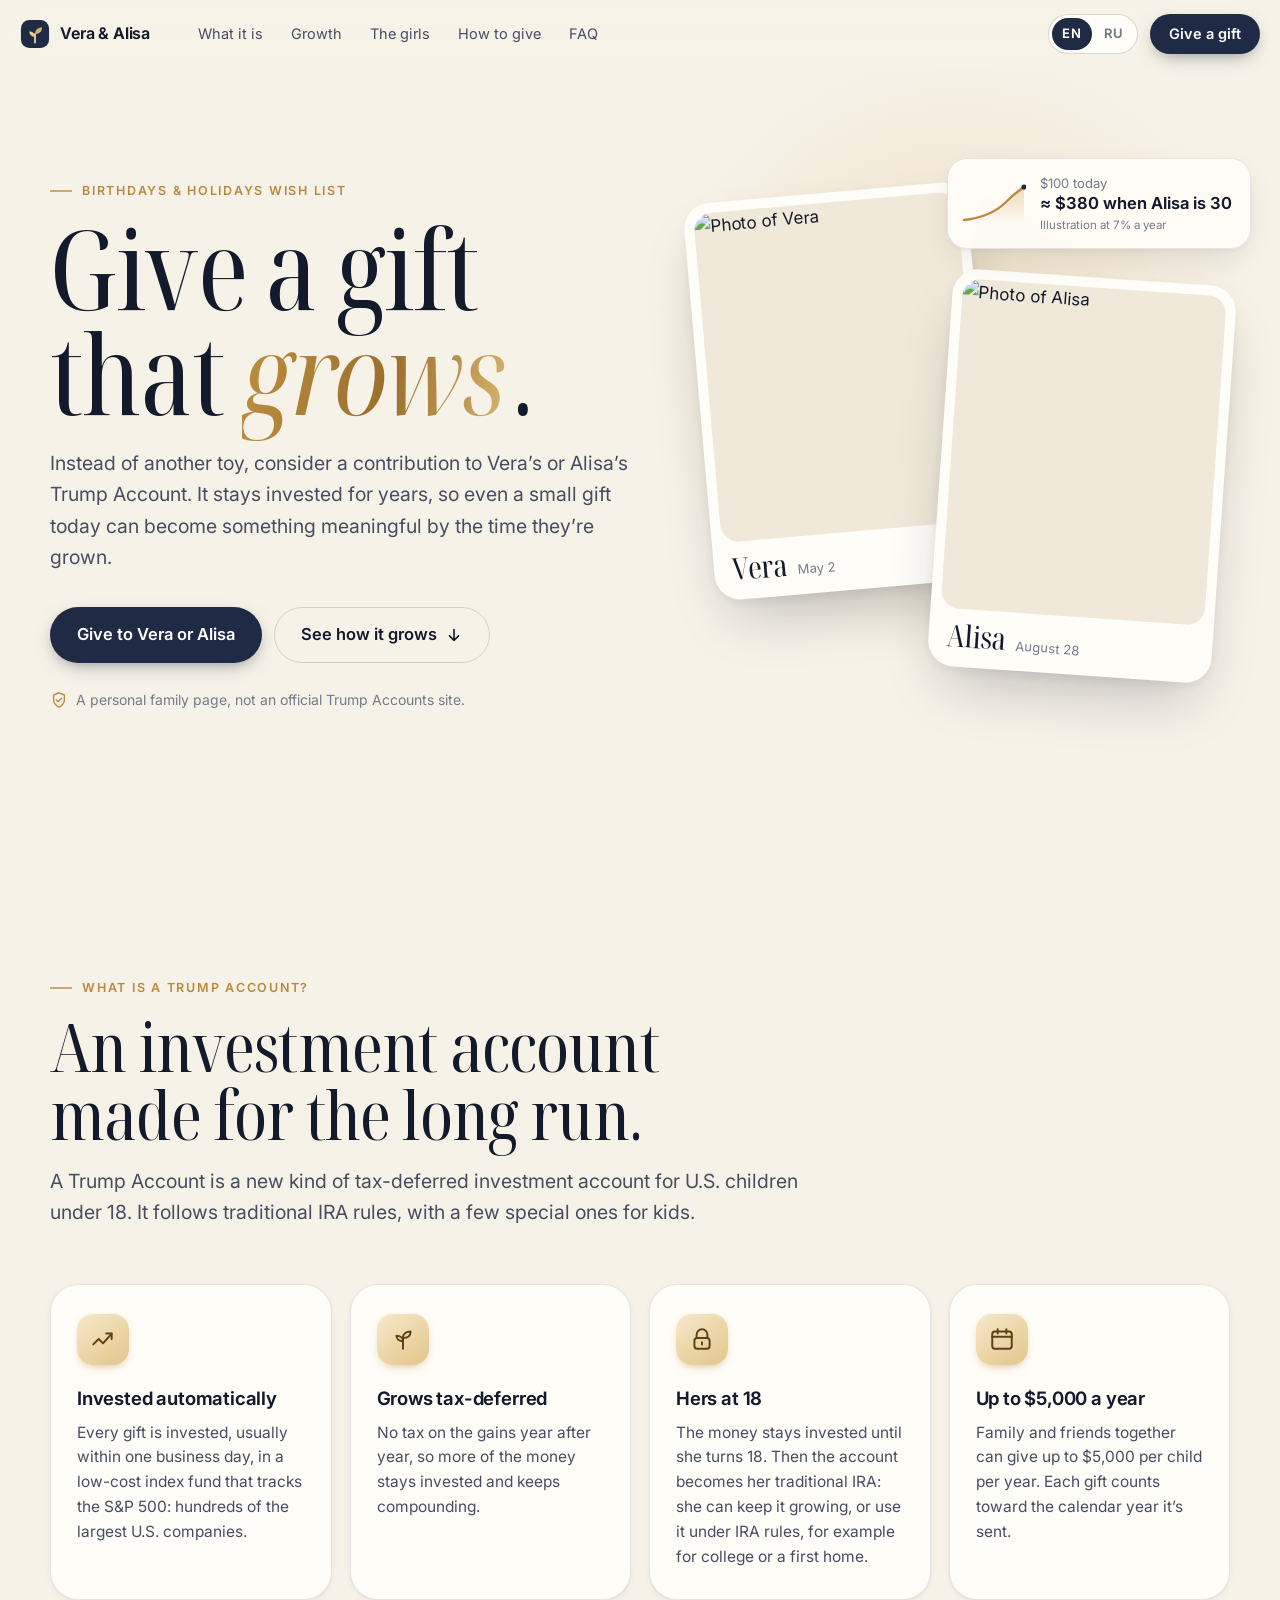
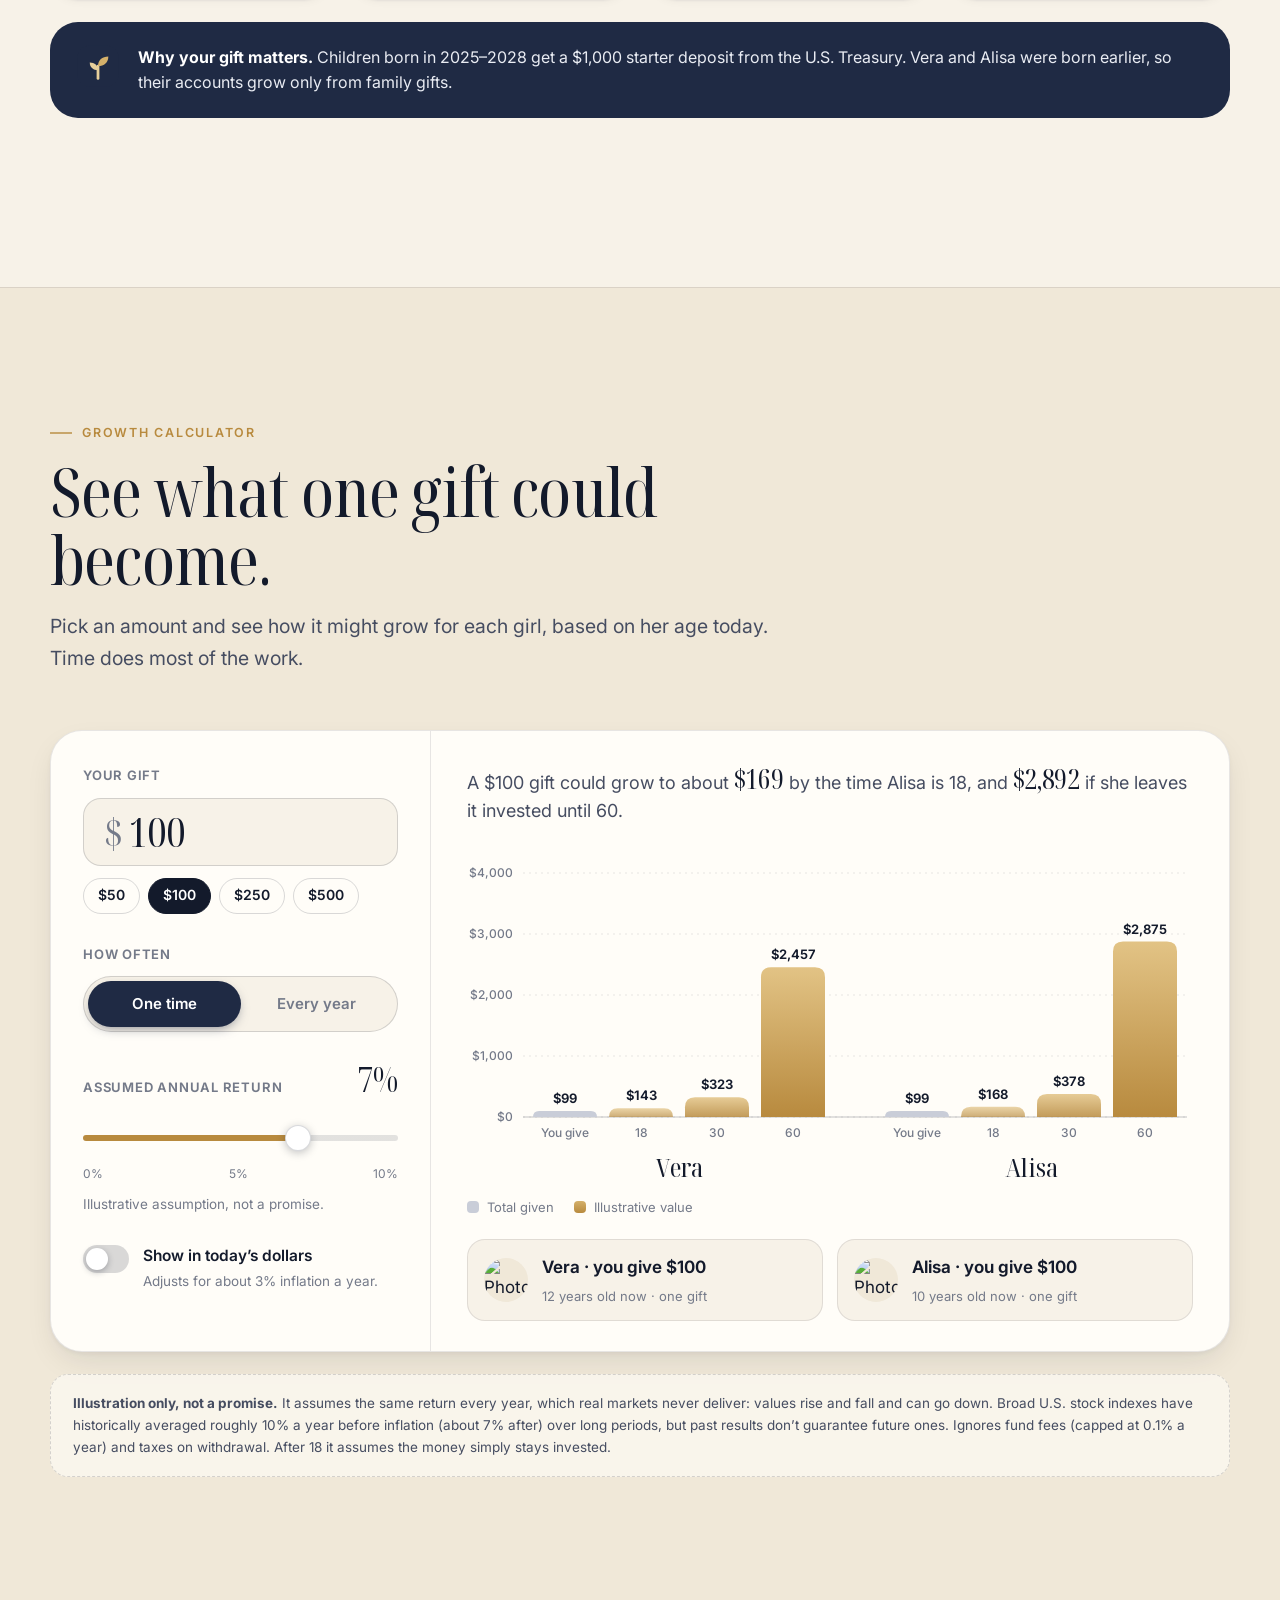
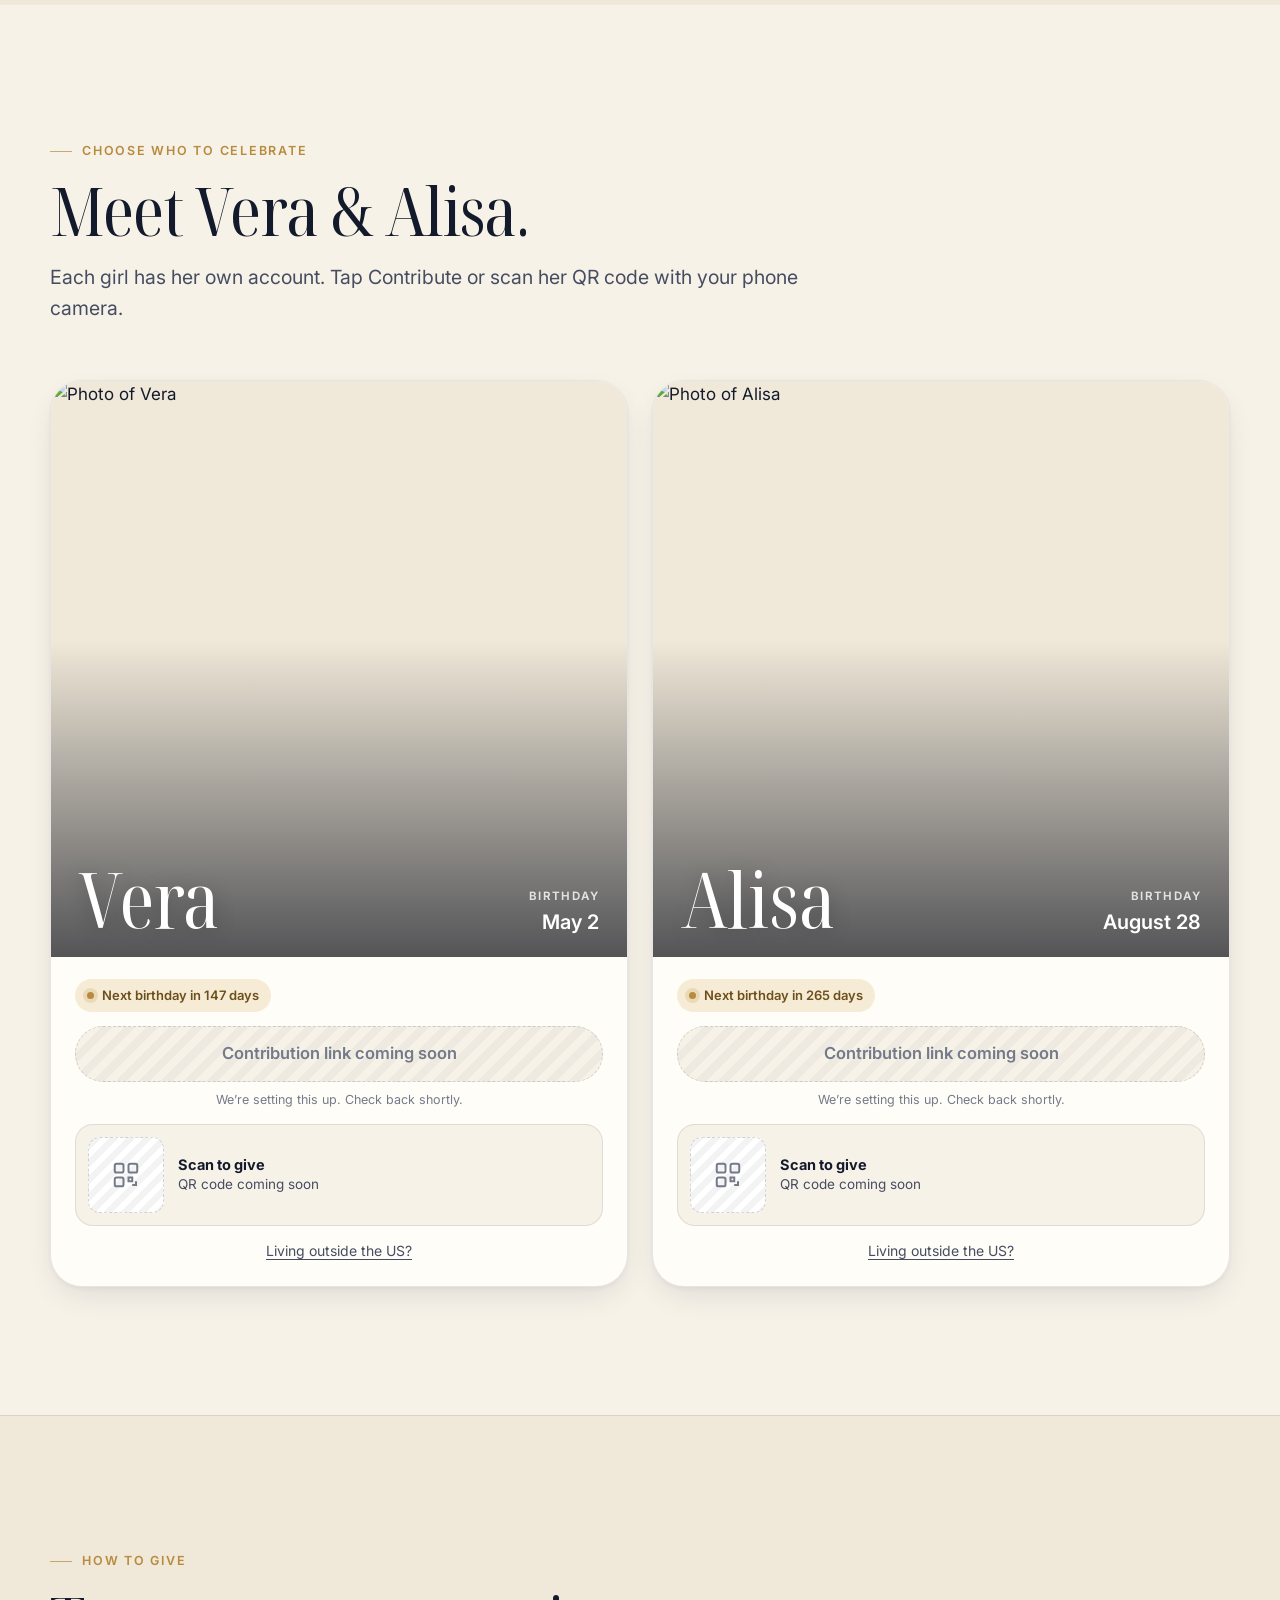
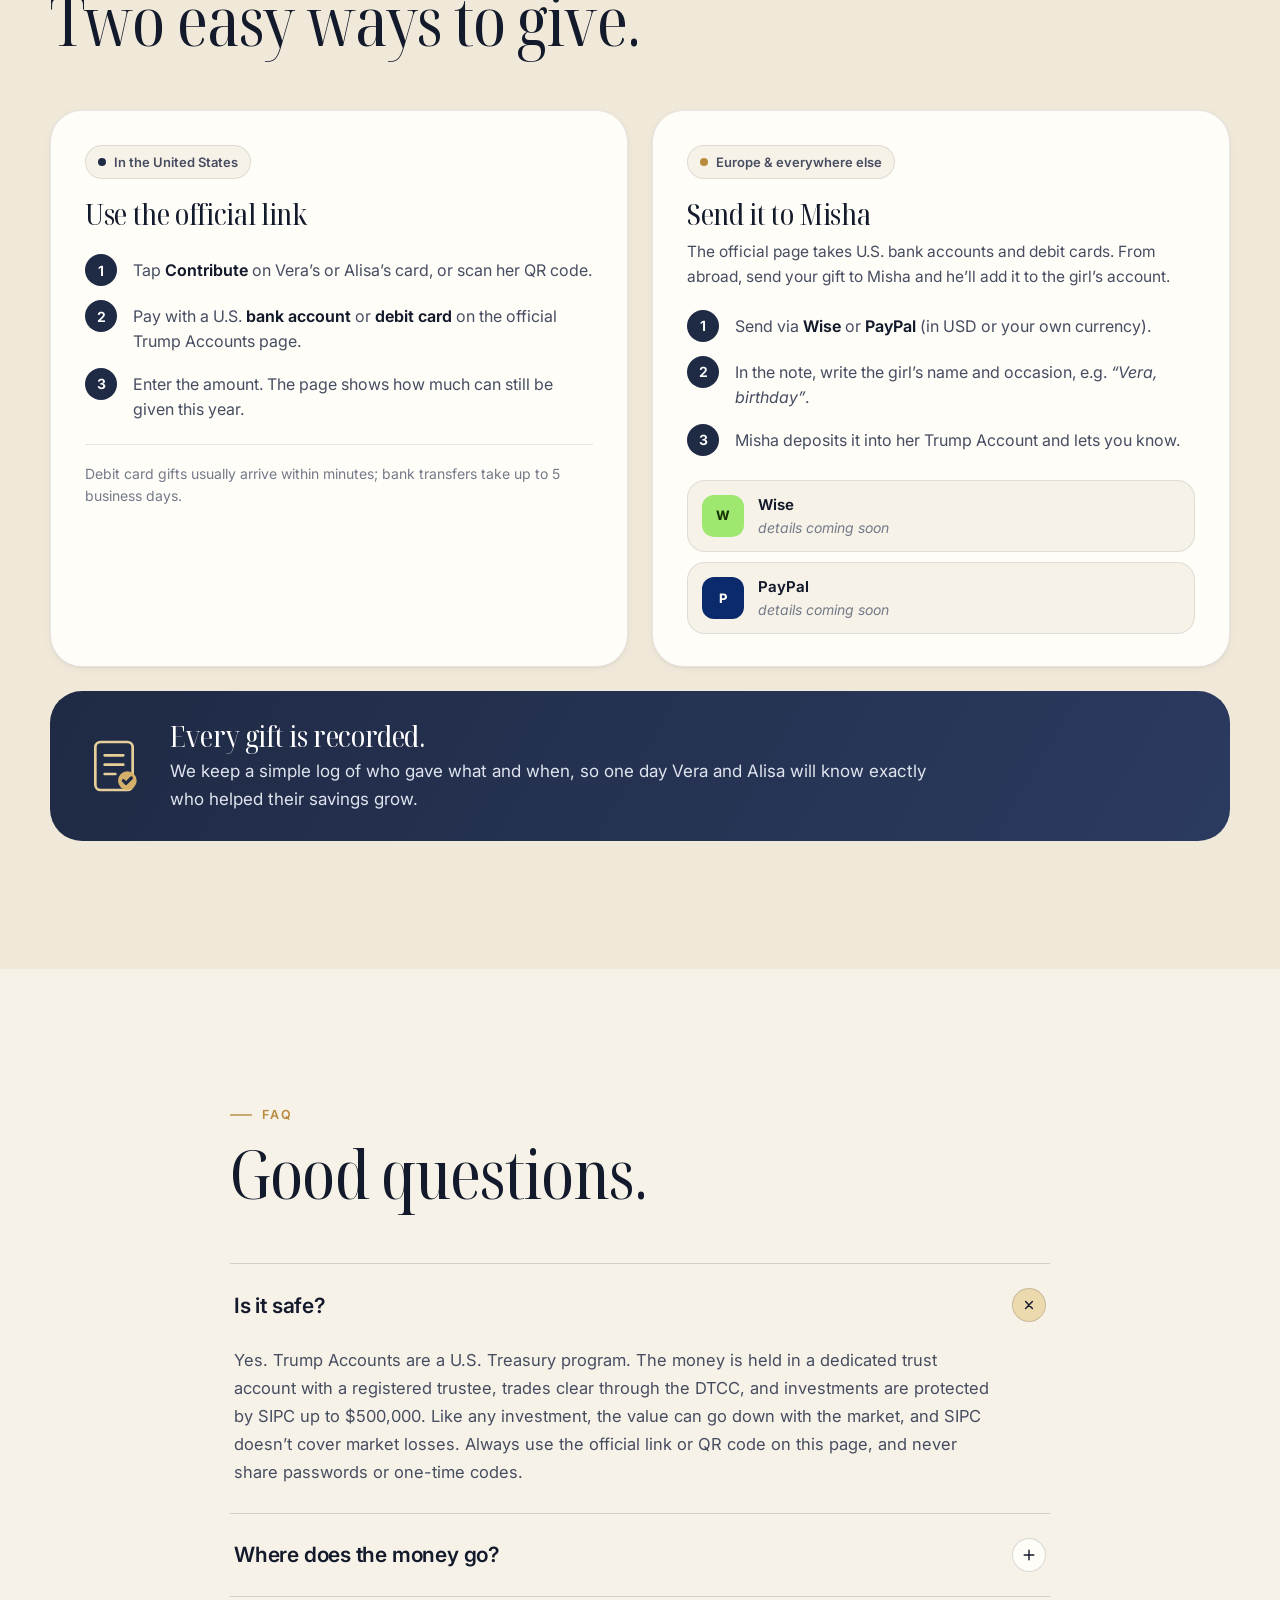
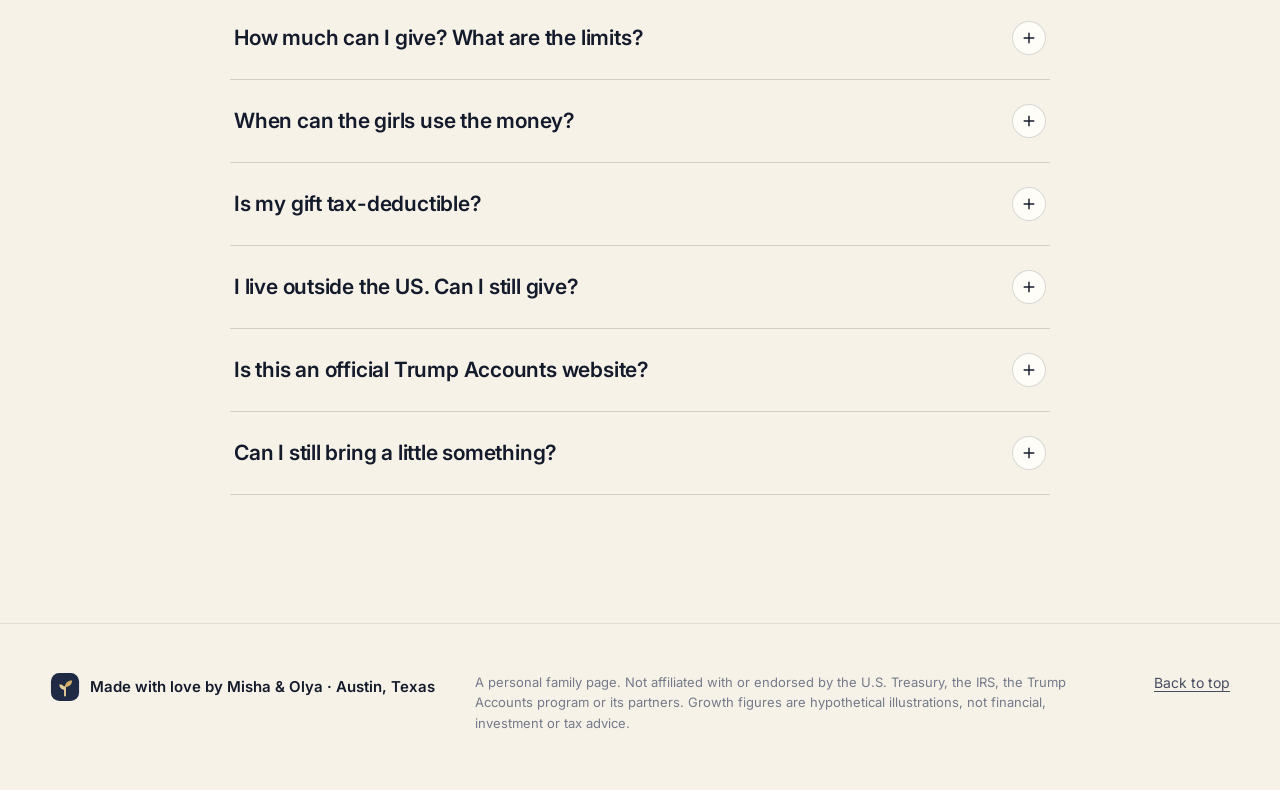
==== index.html @ 11497894 "Build bilingual family Trump Accounts gift page with growth calculator Co-authored-by: Mikhail Chern" ====
<!doctype html>
<html lang="en">
<head>
  <meta charset="utf-8" />
  <meta name="viewport" content="width=device-width, initial-scale=1, viewport-fit=cover" />
  <title>Vera &amp; Alisa · A gift that grows</title>
  <meta name="description" content="Instead of toys, help Vera and Alisa grow their Trump Accounts: a long-term investment for their future." />
  <meta name="theme-color" content="#f7f2e8" />
  <meta name="robots" content="noindex" />

  <meta property="og:type" content="website" />
  <meta property="og:title" content="Vera &amp; Alisa · A gift that grows" />
  <meta property="og:description" content="Instead of toys, a gift that keeps growing: contributions to Vera’s and Alisa’s Trump Accounts." />
  <meta property="og:image" content="https://chernetsov.github.io/kids-trump-accounts/assets/img/og-image.jpg" />
  <meta name="twitter:card" content="summary_large_image" />

  <link rel="icon" href="assets/img/favicon.svg" type="image/svg+xml" />
  <link rel="preconnect" href="https://fonts.googleapis.com" />
  <link rel="preconnect" href="https://fonts.gstatic.com" crossorigin />
  <link rel="stylesheet" href="https://fonts.googleapis.com/css2?family=Inter:wght@400..700&family=Noto+Serif+Display:ital,wdth,wght@0,62.5..100,300..700;1,62.5..100,300..700&display=swap" />
  <link rel="stylesheet" href="assets/css/styles.css" />

  <script>
    (function () {
      var saved = null;
      try { saved = localStorage.getItem("lang"); } catch (e) {}
      var nav = (navigator.language || "en").toLowerCase();
      document.documentElement.lang = saved || (nav.indexOf("ru") === 0 ? "ru" : "en");
      document.documentElement.classList.add("js");
    })();
  </script>
  <script src="assets/js/config.js" defer></script>
  <script src="assets/js/i18n.js" defer></script>
  <script src="assets/js/app.js" defer></script>
</head>
<body>
  <a class="skip-link" href="#main" data-i18n="skip">Skip to content</a>

  <header class="nav" id="top">
    <div class="nav__inner">
      <a class="brand" href="#top" aria-label="Vera &amp; Alisa">
        <svg class="brand__mark" viewBox="0 0 32 32" aria-hidden="true"><use href="#sprout" /></svg>
        <span data-i18n="brand">Vera &amp; Alisa</span>
      </a>
      <nav class="nav__links" aria-label="Sections">
        <a href="#about" data-i18n="nav.about">What it is</a>
        <a href="#calculator" data-i18n="nav.calc">Growth</a>
        <a href="#kids" data-i18n="nav.kids">The girls</a>
        <a href="#give" data-i18n="nav.give">How to give</a>
        <a href="#faq" data-i18n="nav.faq">FAQ</a>
      </nav>
      <div class="nav__actions">
        <div class="lang" role="group" data-i18n-aria="lang.label" aria-label="Language">
          <button type="button" class="lang__btn" data-lang="en" lang="en">EN</button>
          <button type="button" class="lang__btn" data-lang="ru" lang="ru">RU</button>
        </div>
        <a class="btn btn--primary btn--sm nav__cta" href="#kids" data-i18n="nav.cta">Give a gift</a>
      </div>
    </div>
  </header>

  <main id="main">
    <!-- HERO -->
    <section class="hero">
      <div class="hero__glow" aria-hidden="true"></div>
      <div class="container hero__grid">
        <div class="hero__copy">
          <p class="eyebrow reveal" data-i18n="hero.eyebrow">Birthdays &amp; holidays wish list</p>
          <h1 class="display reveal" data-i18n-html="hero.title">Give a gift that <em>grows</em>.</h1>
          <p class="lead reveal" data-i18n="hero.lead"></p>
          <div class="hero__ctas reveal">
            <a class="btn btn--primary btn--lg" href="#kids" data-i18n="hero.cta1">Give to Vera or Alisa</a>
            <a class="btn btn--ghost btn--lg" href="#calculator">
              <span data-i18n="hero.cta2">See how it grows</span>
              <svg viewBox="0 0 20 20" aria-hidden="true"><path d="M10 4v12m0 0l-5-5m5 5l5-5" fill="none" stroke="currentColor" stroke-width="1.8" stroke-linecap="round" stroke-linejoin="round"/></svg>
            </a>
          </div>
          <p class="hero__trust reveal">
            <svg viewBox="0 0 20 20" aria-hidden="true"><path d="M10 2l6 2.5v4.8c0 4-2.6 7.2-6 8.7-3.4-1.5-6-4.7-6-8.7V4.5L10 2z" fill="none" stroke="currentColor" stroke-width="1.5"/><path d="M7 10l2 2 4-4" fill="none" stroke="currentColor" stroke-width="1.5" stroke-linecap="round" stroke-linejoin="round"/></svg>
            <span data-i18n="hero.trust"></span>
          </p>
        </div>
        <div class="hero__art reveal" id="hero-art" aria-hidden="true"></div>
      </div>
    </section>

    <!-- ABOUT -->
    <section class="section" id="about" aria-labelledby="about-title">
      <div class="container">
        <header class="section__head reveal">
          <p class="eyebrow" data-i18n="about.eyebrow"></p>
          <h2 class="h2" id="about-title" data-i18n="about.title"></h2>
          <p class="lead" data-i18n="about.lead"></p>
        </header>
        <div class="features">
          <article class="feature reveal">
            <div class="feature__icon"><svg viewBox="0 0 24 24" aria-hidden="true"><path d="M3 17l5-5 4 4 8-9" /><path d="M15 7h5v5" /></svg></div>
            <h3 data-i18n="about.c1.title"></h3>
            <p data-i18n="about.c1.body"></p>
          </article>
          <article class="feature reveal">
            <div class="feature__icon"><svg viewBox="0 0 24 24" aria-hidden="true"><path d="M12 21V11" /><path d="M12 11c0-4 3-6 7-6 0 4-3 6-7 6z" /><path d="M12 14c0-3-2.5-5-6-5 0 3 2.5 5 6 5z" /></svg></div>
            <h3 data-i18n="about.c2.title"></h3>
            <p data-i18n="about.c2.body"></p>
          </article>
          <article class="feature reveal">
            <div class="feature__icon"><svg viewBox="0 0 24 24" aria-hidden="true"><path d="M7 11V8a5 5 0 0110 0v3" /><rect x="5" y="11" width="14" height="10" rx="2.5" /><path d="M12 15v2" /></svg></div>
            <h3 data-i18n="about.c3.title"></h3>
            <p data-i18n="about.c3.body"></p>
          </article>
          <article class="feature reveal">
            <div class="feature__icon"><svg viewBox="0 0 24 24" aria-hidden="true"><rect x="3" y="5" width="18" height="16" rx="2.5" /><path d="M3 10h18M8 3v4M16 3v4" /></svg></div>
            <h3 data-i18n="about.c4.title"></h3>
            <p data-i18n="about.c4.body"></p>
          </article>
        </div>
        <div class="callout reveal">
          <div class="callout__badge" aria-hidden="true">
            <svg viewBox="0 0 32 32"><use href="#sprout" /></svg>
          </div>
          <p data-i18n-html="about.note"></p>
        </div>
        <p class="sources reveal">
          <span data-i18n="about.sources">Sources:</span>
          <a href="https://trumpaccount.com/us/en/support/articles/overview/" target="_blank" rel="noopener"><span data-i18n="about.src1"></span> ↗</a>
          <a href="https://trumpaccount.com/us/en/support/articles/make-a-contribution/" target="_blank" rel="noopener"><span data-i18n="about.src2"></span> ↗</a>
        </p>
      </div>
    </section>

    <!-- CALCULATOR -->
    <section class="section section--tint" id="calculator" aria-labelledby="calc-title">
      <div class="container">
        <header class="section__head reveal">
          <p class="eyebrow" data-i18n="calc.eyebrow"></p>
          <h2 class="h2" id="calc-title" data-i18n="calc.title"></h2>
          <p class="lead" data-i18n="calc.lead"></p>
        </header>

        <div class="calc reveal">
          <form class="calc__controls" id="calc-form" onsubmit="return false">
            <div class="field">
              <label class="field__label" for="amount" data-i18n="calc.amount">Your gift</label>
              <div class="money-input">
                <span aria-hidden="true">$</span>
                <input id="amount" name="amount" type="number" inputmode="numeric" min="10" max="5000" step="10" value="100" />
              </div>
              <div class="chips" role="group" aria-label="Presets">
                <button type="button" class="chip" data-amount="50">$50</button>
                <button type="button" class="chip" data-amount="100">$100</button>
                <button type="button" class="chip" data-amount="250">$250</button>
                <button type="button" class="chip" data-amount="500">$500</button>
              </div>
            </div>

            <fieldset class="field">
              <legend class="field__label" data-i18n="calc.freq">How often</legend>
              <div class="segmented">
                <input type="radio" id="freq-once" name="freq" value="once" checked />
                <label for="freq-once" data-i18n="calc.once">One time</label>
                <input type="radio" id="freq-yearly" name="freq" value="yearly" />
                <label for="freq-yearly" data-i18n="calc.yearly">Every year</label>
                <span class="segmented__thumb" aria-hidden="true"></span>
              </div>
              <p class="field__hint" id="yearly-hint" data-i18n="calc.yearlyHint" hidden></p>
            </fieldset>

            <div class="field">
              <div class="field__row">
                <label class="field__label" for="rate" data-i18n="calc.rate">Assumed annual return</label>
                <output class="field__value" for="rate" id="rate-out">7%</output>
              </div>
              <input class="range" id="rate" name="rate" type="range" min="0" max="10" step="0.5" value="7" aria-describedby="rate-hint" />
              <div class="range__scale" aria-hidden="true"><span>0%</span><span>5%</span><span>10%</span></div>
              <p class="field__hint" id="rate-hint" data-i18n="calc.rateHint"></p>
            </div>

            <label class="switch">
              <input type="checkbox" id="real" name="real" />
              <span class="switch__track" aria-hidden="true"><span class="switch__dot"></span></span>
              <span>
                <span class="switch__label" data-i18n="calc.real">Show in today’s dollars</span>
                <span class="field__hint" id="real-hint"></span>
              </span>
            </label>
          </form>

          <div class="calc__results">
            <p class="calc__summary" id="calc-summary" aria-live="polite"></p>
            <div class="chart" id="chart" role="img"></div>
            <div class="chart__legend" aria-hidden="true">
              <span><i class="sw sw--given"></i><span data-i18n="calc.legendGiven"></span></span>
              <span><i class="sw sw--value"></i><span data-i18n="calc.legendValue"></span></span>
            </div>
            <div class="kid-stats" id="kid-stats"></div>
          </div>
        </div>
        <p class="disclaimer reveal" data-i18n-html="calc.disclaimer"></p>
      </div>
    </section>

    <!-- KIDS -->
    <section class="section" id="kids" aria-labelledby="kids-title">
      <div class="container">
        <header class="section__head reveal">
          <p class="eyebrow" data-i18n="kids.eyebrow"></p>
          <h2 class="h2" id="kids-title" data-i18n="kids.title"></h2>
          <p class="lead" data-i18n="kids.lead"></p>
        </header>
        <div class="kids" id="kids-list"></div>
      </div>
    </section>

    <!-- HOW TO GIVE -->
    <section class="section section--tint" id="give" aria-labelledby="give-title">
      <div class="container">
        <header class="section__head reveal">
          <p class="eyebrow" data-i18n="give.eyebrow"></p>
          <h2 class="h2" id="give-title" data-i18n="give.title"></h2>
        </header>
        <div class="ways">
          <article class="way reveal">
            <p class="tag"><span class="tag__dot tag__dot--us"></span><span data-i18n="give.us.tag"></span></p>
            <h3 class="h3" data-i18n="give.us.title"></h3>
            <ol class="steps">
              <li data-i18n-html="give.us.s1"></li>
              <li data-i18n-html="give.us.s2"></li>
              <li data-i18n-html="give.us.s3"></li>
            </ol>
            <p class="way__note" data-i18n="give.us.note"></p>
          </article>
          <article class="way reveal">
            <p class="tag"><span class="tag__dot tag__dot--world"></span><span data-i18n="give.ab.tag"></span></p>
            <h3 class="h3" data-i18n="give.ab.title"></h3>
            <p class="way__lead" data-i18n="give.ab.lead"></p>
            <ol class="steps">
              <li data-i18n-html="give.ab.s1"></li>
              <li data-i18n-html="give.ab.s2"></li>
              <li data-i18n-html="give.ab.s3"></li>
            </ol>
            <div class="pay" id="pay-methods"></div>
          </article>
        </div>
        <div class="record reveal">
          <svg viewBox="0 0 48 48" aria-hidden="true" class="record__icon"><rect x="10" y="6" width="28" height="36" rx="4"/><path d="M17 16h14M17 23h14M17 30h8"/><circle cx="34" cy="35" r="7" class="record__seal"/><path d="M31 35l2 2 4-4" class="record__check"/></svg>
          <div>
            <h3 class="h3" data-i18n="give.record.title"></h3>
            <p data-i18n="give.record.body"></p>
            <a class="link-arrow" id="contact-link" hidden><span data-i18n="give.contact"></span> →</a>
          </div>
        </div>
      </div>
    </section>

    <!-- FAQ -->
    <section class="section" id="faq" aria-labelledby="faq-title">
      <div class="container container--narrow">
        <header class="section__head reveal">
          <p class="eyebrow" data-i18n="faq.eyebrow"></p>
          <h2 class="h2" id="faq-title" data-i18n="faq.title"></h2>
        </header>
        <div class="faq reveal">
          <details open><summary data-i18n="faq.q1"></summary><div class="faq__a" data-i18n-html="faq.a1"></div></details>
          <details><summary data-i18n="faq.q2"></summary><div class="faq__a" data-i18n-html="faq.a2"></div></details>
          <details><summary data-i18n="faq.q3"></summary><div class="faq__a" data-i18n-html="faq.a3"></div></details>
          <details><summary data-i18n="faq.q4"></summary><div class="faq__a" data-i18n-html="faq.a4"></div></details>
          <details><summary data-i18n="faq.q5"></summary><div class="faq__a" data-i18n-html="faq.a5"></div></details>
          <details><summary data-i18n="faq.q6"></summary><div class="faq__a" data-i18n-html="faq.a6"></div></details>
          <details><summary data-i18n="faq.q7"></summary><div class="faq__a" data-i18n-html="faq.a7"></div></details>
          <details><summary data-i18n="faq.q8"></summary><div class="faq__a" data-i18n-html="faq.a8"></div></details>
        </div>
      </div>
    </section>
  </main>

  <footer class="footer">
    <div class="container footer__inner">
      <div class="footer__brand">
        <svg class="brand__mark" viewBox="0 0 32 32" aria-hidden="true"><use href="#sprout" /></svg>
        <span data-i18n="footer.made"></span>
      </div>
      <p class="footer__legal" data-i18n="footer.legal"></p>
      <a class="footer__top" href="#top" data-i18n="footer.top">Back to top</a>
    </div>
  </footer>

  <svg width="0" height="0" style="position:absolute" aria-hidden="true">
    <symbol id="sprout" viewBox="0 0 32 32">
      <rect x="1" y="1" width="30" height="30" rx="9" fill="#1f2a44" />
      <path d="M16 25v-9" stroke="#e7cf9a" stroke-width="2" stroke-linecap="round" />
      <path d="M16 16c0-4.4 3-7 7.5-7 0 4.4-3 7-7.5 7z" fill="#d4b06a" />
      <path d="M16 19c0-3.4-2.4-5.6-6-5.6 0 3.4 2.4 5.6 6 5.6z" fill="#e7cf9a" />
    </symbol>
  </svg>

  <noscript>
    <style>.reveal{opacity:1!important;transform:none!important}</style>
  </noscript>
</body>
</html>
---- assets/css/styles.css ----
/* ───────────────────────── Tokens ───────────────────────── */
:root {
  --bg: #f7f2e8;
  --bg-tint: #f0e8d8;
  --surface: #fffdf8;
  --ink: #131a2b;
  --ink-2: #464d61;
  --muted: #747a89;
  --navy: #1f2a44;
  --navy-2: #2d3b5e;
  --gold: #b88a3e;
  --gold-2: #d4b06a;
  --gold-3: #ecd9ae;
  --line: rgba(19, 26, 43, 0.1);
  --line-2: rgba(19, 26, 43, 0.16);
  --ok: #2f7a55;

  --serif: "Noto Serif Display", "Iowan Old Style", "Times New Roman", serif;
  --sans: "Inter", ui-sans-serif, system-ui, -apple-system, "Segoe UI", Roboto, sans-serif;

  --radius: 28px;
  --radius-sm: 16px;
  --shadow-sm: 0 1px 2px rgba(19, 26, 43, 0.05), 0 2px 8px rgba(19, 26, 43, 0.04);
  --shadow: 0 2px 4px rgba(19, 26, 43, 0.04), 0 12px 32px -8px rgba(19, 26, 43, 0.12);
  --shadow-lg: 0 4px 10px rgba(19, 26, 43, 0.05), 0 30px 60px -20px rgba(19, 26, 43, 0.28);
  --ease: cubic-bezier(0.22, 1, 0.36, 1);
  --nav-h: 68px;
}

/* ───────────────────────── Base ───────────────────────── */
*,
*::before,
*::after { box-sizing: border-box; }

html {
  scroll-behavior: smooth;
  scroll-padding-top: calc(var(--nav-h) + 12px);
  -webkit-text-size-adjust: 100%;
}
body {
  margin: 0;
  background: var(--bg);
  color: var(--ink);
  font: 400 17px/1.6 var(--sans);
  -webkit-font-smoothing: antialiased;
  text-rendering: optimizeLegibility;
  overflow-x: hidden;
}
img { max-width: 100%; display: block; }
[hidden] { display: none !important; }
a { color: inherit; }
button, input { font: inherit; color: inherit; }
:focus-visible { outline: 2.5px solid var(--gold); outline-offset: 3px; border-radius: 8px; }
::selection { background: var(--gold-3); }

.skip-link {
  position: absolute; left: 12px; top: -60px; z-index: 100;
  background: var(--navy); color: #fff; padding: 10px 16px; border-radius: 999px; text-decoration: none;
  transition: top 0.2s;
}
.skip-link:focus { top: 12px; }

.container { width: min(1180px, 100% - 48px); margin-inline: auto; }
.container--narrow { width: min(820px, 100% - 48px); }

.eyebrow {
  display: inline-flex; align-items: center; gap: 10px;
  margin: 0 0 18px;
  font: 600 12.5px/1 var(--sans); letter-spacing: 0.14em; text-transform: uppercase;
  color: var(--gold);
}
.eyebrow::before { content: ""; width: 22px; height: 1.5px; background: currentColor; opacity: 0.7; }

.display, .h2, .h3, .calc__summary strong {
  font-family: var(--serif);
  font-stretch: 72%;
  font-weight: 400;
  letter-spacing: -0.012em;
}
.display {
  margin: 0 0 24px;
  font-size: clamp(54px, 8.6vw, 112px);
  line-height: 0.95;
}
.display em, .h2 em {
  font-style: italic;
  background: linear-gradient(100deg, var(--gold) 10%, #9a6f2c 55%, var(--gold-2) 95%);
  -webkit-background-clip: text; background-clip: text; color: transparent;
  padding-right: 0.06em;
}
.h2 {
  margin: 0 0 18px;
  font-size: clamp(40px, 5.6vw, 68px);
  line-height: 1;
}
html[lang="ru"] .display { font-size: clamp(50px, 7vw, 92px); }
.h3 { margin: 0 0 10px; font-size: 30px; line-height: 1.1; }
.lead { margin: 0; font-size: clamp(17px, 1.6vw, 19.5px); line-height: 1.6; color: var(--ink-2); max-width: 40em; }

/* ───────────────────────── Buttons ───────────────────────── */
.btn {
  --h: 48px;
  display: inline-flex; align-items: center; justify-content: center; gap: 8px;
  min-height: var(--h); padding: 0 24px;
  border-radius: 999px; border: 1px solid transparent;
  font: 600 15.5px/1.2 var(--sans); text-decoration: none; text-align: center;
  cursor: pointer;
  transition: transform 0.25s var(--ease), background-color 0.2s, box-shadow 0.25s var(--ease), border-color 0.2s;
}
.btn svg { width: 18px; height: 18px; }
.btn--sm { --h: 40px; padding: 0 18px; font-size: 14.5px; }
.btn--lg { --h: 56px; padding: 0 26px; font-size: 16.5px; }
.btn--primary { background: var(--navy); color: #fff; box-shadow: 0 6px 18px -6px rgba(31, 42, 68, 0.55); }
.btn--primary:hover { background: var(--navy-2); transform: translateY(-1px); box-shadow: 0 10px 24px -8px rgba(31, 42, 68, 0.6); }
.btn--ghost { background: transparent; border-color: var(--line-2); color: var(--ink); }
.btn--ghost:hover { background: var(--surface); border-color: var(--ink); }
.btn--gold { background: linear-gradient(180deg, #d9b56f, #b88a3e); color: #1b1407; box-shadow: 0 8px 20px -8px rgba(184, 138, 62, 0.8); }
.btn--gold:hover { transform: translateY(-1px); filter: brightness(1.04); }
.btn[aria-disabled="true"] {
  background: repeating-linear-gradient(-45deg, rgba(19,26,43,0.04) 0 8px, transparent 8px 16px), var(--bg);
  color: var(--muted); border: 1.5px dashed var(--line-2); box-shadow: none; cursor: not-allowed; transform: none;
}

/* ───────────────────────── Nav ───────────────────────── */
.nav {
  position: sticky; top: 0; z-index: 50;
  height: var(--nav-h);
  background: color-mix(in srgb, var(--bg) 78%, transparent);
  backdrop-filter: saturate(1.4) blur(14px);
  -webkit-backdrop-filter: saturate(1.4) blur(14px);
  border-bottom: 1px solid transparent;
  transition: border-color 0.3s, background-color 0.3s;
}
.nav.is-scrolled { border-bottom-color: var(--line); }
.nav__inner {
  height: 100%; width: min(1240px, 100% - 40px); margin-inline: auto;
  display: flex; align-items: center; gap: 28px;
}
.brand { display: inline-flex; align-items: center; gap: 10px; text-decoration: none; font-weight: 650; font-size: 16px; letter-spacing: -0.01em; white-space: nowrap; }
.brand__mark { width: 30px; height: 30px; flex: none; }
.nav__links { display: flex; gap: 4px; margin-left: 8px; }
.nav__links a {
  padding: 8px 12px; border-radius: 999px; text-decoration: none; font-size: 14.5px; color: var(--ink-2);
  transition: background-color 0.2s, color 0.2s;
}
.nav__links a:hover { background: rgba(19, 26, 43, 0.06); color: var(--ink); }
.nav__actions { margin-left: auto; display: flex; align-items: center; gap: 12px; }

.lang {
  display: inline-flex; padding: 3px; gap: 2px;
  border: 1px solid var(--line-2); border-radius: 999px; background: var(--surface);
}
.lang__btn {
  min-width: 40px; height: 32px; padding: 0 10px; border: 0; border-radius: 999px; background: transparent;
  font-size: 13px; font-weight: 650; letter-spacing: 0.04em; color: var(--muted); cursor: pointer;
  transition: background-color 0.2s, color 0.2s;
}
.lang__btn[aria-pressed="true"] { background: var(--navy); color: #fff; }
.lang__btn:not([aria-pressed="true"]):hover { color: var(--ink); }

/* ───────────────────────── Hero ───────────────────────── */
.hero { position: relative; padding: clamp(40px, 7vw, 96px) 0 clamp(64px, 9vw, 120px); overflow: hidden; }
.hero__glow {
  position: absolute; inset: -20% -10% auto auto; width: 70vw; height: 70vw; max-width: 900px; max-height: 900px;
  background: radial-gradient(closest-side, rgba(212, 176, 106, 0.32), rgba(212, 176, 106, 0) 70%);
  pointer-events: none;
}
.hero__grid { position: relative; display: grid; grid-template-columns: 1.08fr 1fr; gap: clamp(32px, 5vw, 72px); align-items: center; }
.hero__copy .lead { margin-bottom: 34px; }
.hero__ctas { display: flex; flex-wrap: wrap; gap: 12px; }
.hero__trust {
  display: flex; align-items: center; gap: 8px; margin: 26px 0 0;
  font-size: 14px; color: var(--muted);
}
.hero__trust svg { width: 18px; height: 18px; flex: none; color: var(--gold); }

.hero__art { position: relative; aspect-ratio: 1 / 1.06; max-width: 560px; justify-self: center; width: 100%; }
.polaroid {
  position: absolute; width: 53%; margin: 0;
  background: var(--surface); padding: 10px 10px 0; border-radius: 26px;
  box-shadow: var(--shadow-lg);
  transition: transform 0.8s var(--ease);
}
.polaroid__img { aspect-ratio: 4 / 5; border-radius: 18px; overflow: hidden; background: var(--bg-tint); }
.polaroid__img img, .polaroid__img .ph { width: 100%; height: 100%; object-fit: cover; }
.polaroid__cap { display: flex; align-items: baseline; gap: 10px; padding: 12px 8px 14px; white-space: nowrap; }
.polaroid__name { font-family: var(--serif); font-stretch: 72%; font-size: 30px; line-height: 1; }
.polaroid__date { font-size: 13px; color: var(--muted); }
.polaroid--a { left: 1%; top: 6%; transform: rotate(-5deg); z-index: 1; }
.polaroid--b { right: 1%; top: 21%; transform: rotate(4deg); z-index: 2; }
.hero__art:hover .polaroid--a { transform: rotate(-7deg) translateX(-8px); }
.hero__art:hover .polaroid--b { transform: rotate(6deg) translateX(8px); }

.growth-chip {
  position: absolute; z-index: 3; right: -4%; top: 0;
  display: flex; align-items: center; gap: 14px;
  padding: 14px 18px 14px 14px; border-radius: 20px;
  background: rgba(255, 253, 248, 0.92); backdrop-filter: blur(10px); -webkit-backdrop-filter: blur(10px);
  border: 1px solid var(--line); box-shadow: var(--shadow);
  animation: float 6s ease-in-out infinite;
}
.growth-chip__spark { width: 64px; height: 40px; flex: none; }
.growth-chip__today { font-size: 13px; color: var(--muted); }
.growth-chip__later { font-weight: 650; font-size: 16.5px; line-height: 1.25; }
.growth-chip__note { font-size: 11.5px; color: var(--muted); margin-top: 2px; }
@keyframes float { 50% { transform: translateY(-8px); } }

/* ───────────────────────── Sections ───────────────────────── */
.section { padding: clamp(72px, 10vw, 128px) 0; position: relative; }
.section--tint { background: var(--bg-tint); }
.section--tint::before {
  content: ""; position: absolute; inset: 0 0 auto; height: 1px; background: var(--line);
}
.section__head { margin-bottom: clamp(36px, 5vw, 56px); max-width: 760px; }

/* About */
.features { display: grid; grid-template-columns: repeat(4, 1fr); gap: 18px; }
.feature {
  background: var(--surface); border: 1px solid var(--line); border-radius: var(--radius);
  padding: 28px 26px 30px; box-shadow: var(--shadow-sm);
  transition: transform 0.4s var(--ease), box-shadow 0.4s var(--ease);
}
.feature:hover { transform: translateY(-4px); box-shadow: var(--shadow); }
.feature h3 { margin: 22px 0 10px; font-size: 18.5px; line-height: 1.25; font-weight: 650; letter-spacing: -0.01em; }
.feature p { margin: 0; color: var(--ink-2); font-size: 15.5px; line-height: 1.6; }
.feature__icon {
  width: 52px; height: 52px; border-radius: 16px; display: grid; place-items: center;
  background: linear-gradient(145deg, #f6e9cb, #e2c58a); box-shadow: inset 0 1px 0 rgba(255,255,255,0.7), 0 4px 10px -4px rgba(184,138,62,0.6);
}
.feature__icon svg { width: 26px; height: 26px; fill: none; stroke: #5b4214; stroke-width: 1.8; stroke-linecap: round; stroke-linejoin: round; }

.callout {
  margin-top: 22px; display: flex; gap: 18px; align-items: center;
  padding: 22px 26px; border-radius: var(--radius);
  background: var(--navy); color: #e9ecf3;
}
.callout p { margin: 0; font-size: 16px; line-height: 1.6; }
.callout strong { color: #fff; }
.callout__badge svg { width: 44px; height: 44px; }
.sources { margin: 18px 4px 0; font-size: 14px; color: var(--muted); display: flex; gap: 6px 18px; flex-wrap: wrap; }
.sources a { color: var(--ink-2); text-underline-offset: 3px; text-decoration-color: var(--line-2); }
.sources a:hover { color: var(--ink); text-decoration-color: currentColor; }

/* ───────────────────────── Calculator ───────────────────────── */
.calc {
  display: grid; grid-template-columns: minmax(300px, 380px) 1fr;
  background: var(--surface); border: 1px solid var(--line); border-radius: 32px; box-shadow: var(--shadow);
  overflow: hidden;
}
.calc__controls { padding: 34px 32px; border-right: 1px solid var(--line); display: grid; gap: 30px; align-content: start; }
.calc__results { padding: 34px 36px 30px; min-width: 0; }

.field { border: 0; padding: 0; margin: 0; min-width: 0; }
.field__label { display: block; font-size: 13px; font-weight: 650; letter-spacing: 0.06em; text-transform: uppercase; color: var(--muted); margin-bottom: 12px; padding: 0; }
.field__row { display: flex; justify-content: space-between; align-items: baseline; }
.field__value { font-family: var(--serif); font-stretch: 72%; font-size: 34px; line-height: 1; }
.field__hint { display: block; margin: 10px 0 0; font-size: 13.5px; line-height: 1.5; color: var(--muted); }

.money-input {
  display: flex; align-items: center; gap: 4px;
  height: 68px; padding: 0 20px; border-radius: 18px;
  border: 1.5px solid var(--line-2); background: var(--bg);
  font-family: var(--serif); font-stretch: 72%; font-size: 40px;
  transition: border-color 0.2s, box-shadow 0.2s;
}
.money-input:focus-within { border-color: var(--navy); box-shadow: 0 0 0 4px rgba(31, 42, 68, 0.1); }
.money-input span { color: var(--muted); }
.money-input input {
  width: 100%; border: 0; outline: 0; background: transparent;
  font: inherit; font-stretch: 72%; -moz-appearance: textfield; appearance: textfield;
}
.money-input input::-webkit-outer-spin-button, .money-input input::-webkit-inner-spin-button { -webkit-appearance: none; margin: 0; }
.chips { display: flex; gap: 8px; margin-top: 12px; flex-wrap: wrap; }
.chip {
  height: 36px; padding: 0 14px; border-radius: 999px; border: 1px solid var(--line-2); background: transparent;
  font-size: 14px; font-weight: 600; cursor: pointer; transition: all 0.2s;
}
.chip:hover { border-color: var(--ink); }
.chip[aria-pressed="true"] { background: var(--ink); border-color: var(--ink); color: #fff; }

.segmented {
  position: relative; display: grid; grid-template-columns: 1fr 1fr;
  padding: 4px; border-radius: 999px; background: var(--bg); border: 1px solid var(--line-2);
}
.segmented input { position: absolute; opacity: 0; pointer-events: none; }
.segmented label {
  position: relative; z-index: 1; text-align: center; padding: 11px 8px; border-radius: 999px;
  font-size: 15px; font-weight: 600; color: var(--muted); cursor: pointer; transition: color 0.25s;
}
.segmented input:checked + label { color: #fff; }
.segmented input:focus-visible + label { outline: 2.5px solid var(--gold); outline-offset: 2px; }
.segmented__thumb {
  position: absolute; top: 4px; bottom: 4px; left: 4px; width: calc(50% - 4px);
  border-radius: 999px; background: var(--navy); box-shadow: 0 4px 12px -4px rgba(31, 42, 68, 0.6);
  transition: transform 0.4s var(--ease);
}
#freq-yearly:checked ~ .segmented__thumb { transform: translateX(100%); }

.range {
  --p: 70%;
  -webkit-appearance: none; appearance: none; width: 100%; height: 28px; margin: 14px 0 0; background: transparent; cursor: pointer;
}
.range::-webkit-slider-runnable-track {
  height: 6px; border-radius: 999px;
  background: linear-gradient(90deg, var(--gold) var(--p), rgba(19, 26, 43, 0.12) var(--p));
}
.range::-moz-range-track { height: 6px; border-radius: 999px; background: rgba(19, 26, 43, 0.12); }
.range::-moz-range-progress { height: 6px; border-radius: 999px; background: var(--gold); }
.range::-webkit-slider-thumb {
  -webkit-appearance: none; width: 26px; height: 26px; margin-top: -10px; border-radius: 50%;
  background: #fff; border: 1px solid var(--line-2); box-shadow: 0 2px 8px rgba(19, 26, 43, 0.25);
  transition: transform 0.2s var(--ease);
}
.range:active::-webkit-slider-thumb { transform: scale(1.12); }
.range::-moz-range-thumb { width: 24px; height: 24px; border-radius: 50%; background: #fff; border: 1px solid var(--line-2); box-shadow: 0 2px 8px rgba(19, 26, 43, 0.25); }
.range:focus-visible { outline: none; }
.range:focus-visible::-webkit-slider-thumb { outline: 2.5px solid var(--gold); outline-offset: 2px; }
.range__scale { display: flex; justify-content: space-between; font-size: 12px; color: var(--muted); margin-top: 4px; }

.switch { display: flex; gap: 14px; align-items: flex-start; cursor: pointer; }
.switch input { position: absolute; opacity: 0; }
.switch__track {
  position: relative; flex: none; width: 46px; height: 28px; border-radius: 999px; background: rgba(19, 26, 43, 0.16);
  transition: background-color 0.25s; margin-top: 1px;
}
.switch__dot {
  position: absolute; top: 3px; left: 3px; width: 22px; height: 22px; border-radius: 50%; background: #fff;
  box-shadow: 0 2px 6px rgba(19, 26, 43, 0.3); transition: transform 0.3s var(--ease);
}
.switch input:checked + .switch__track { background: var(--navy); }
.switch input:checked + .switch__track .switch__dot { transform: translateX(18px); }
.switch input:focus-visible + .switch__track { outline: 2.5px solid var(--gold); outline-offset: 2px; }
.switch__label { display: block; font-weight: 600; font-size: 15.5px; }
.switch .field__hint { margin-top: 2px; }

.calc__summary { margin: 0 0 22px; font-size: 18px; line-height: 1.55; color: var(--ink-2); max-width: 40em; min-height: 3.1em; }
.calc__summary strong { font-size: 1.5em; color: var(--ink); line-height: 1; white-space: nowrap; }

.chart { width: 100%; }
.chart svg { display: block; width: 100%; height: auto; overflow: visible; }
.chart .grid line { stroke: var(--line); stroke-dasharray: 2 4; }
.chart .grid text, .chart .axis text { font: 500 12px var(--sans); fill: var(--muted); }
.chart .group-label { font: 400 26px var(--serif); font-stretch: 72%; fill: var(--ink); }
.chart .bar-value { font: 650 13px var(--sans); fill: var(--ink); }
.chart .bar { transform-box: fill-box; transform-origin: bottom; transition: transform 0.9s var(--ease); }
.chart.is-hidden .bar { transform: scaleY(0); }
.chart .bar-value { transition: opacity 0.5s 0.4s; }
.chart.is-hidden .bar-value { opacity: 0; }
.chart__legend { display: flex; gap: 20px; margin: 10px 0 0; font-size: 13px; color: var(--muted); }
.chart__legend > span { display: inline-flex; align-items: center; gap: 8px; }
.sw { width: 12px; height: 12px; border-radius: 4px; display: inline-block; }
.sw--given { background: #c9cdd8; }
.sw--value { background: linear-gradient(180deg, var(--gold-2), var(--gold)); }

.kid-stats { display: grid; grid-template-columns: 1fr 1fr; gap: 14px; margin-top: 22px; }
.kid-stat {
  display: grid; grid-template-columns: auto 1fr; gap: 4px 14px; align-items: center;
  padding: 14px 16px; border-radius: 18px; background: var(--bg); border: 1px solid var(--line);
}
.kid-stat__avatar { grid-row: span 2; width: 44px; height: 44px; border-radius: 50%; overflow: hidden; background: var(--bg-tint); }
.kid-stat__avatar img { width: 100%; height: 100%; object-fit: cover; }
.kid-stat__name { font-weight: 650; }
.kid-stat__meta { font-size: 13px; color: var(--muted); }

.disclaimer {
  margin: 22px auto 0; padding: 18px 22px; border-radius: 18px;
  font-size: 13.5px; line-height: 1.6; color: var(--ink-2);
  background: rgba(255, 253, 248, 0.6); border: 1px dashed var(--line-2);
}

/* ───────────────────────── Kids ───────────────────────── */
.kids { display: grid; grid-template-columns: 1fr 1fr; gap: 24px; }
.kid {
  display: flex; flex-direction: column; overflow: hidden; min-width: 0;
  background: var(--surface); border: 1px solid var(--line); border-radius: 32px; box-shadow: var(--shadow);
  transition: transform 0.5s var(--ease), box-shadow 0.5s var(--ease);
}
.kid:hover { transform: translateY(-4px); box-shadow: var(--shadow-lg); }
.kid__photo { position: relative; aspect-ratio: 1 / 1; background: var(--bg-tint); overflow: hidden; }
.kid__photo picture { display: contents; }
.kid__photo img, .kid__photo .ph { position: absolute; inset: 0; width: 100%; height: 100%; object-fit: cover; transition: transform 1.2s var(--ease); }
.kid:hover .kid__photo img { transform: scale(1.035); }
.kid__photo::after {
  content: ""; position: absolute; inset: 45% 0 0; pointer-events: none;
  background: linear-gradient(180deg, rgba(10, 14, 26, 0), rgba(10, 14, 26, 0.68));
}
.kid__overlay {
  position: absolute; z-index: 1; left: 0; right: 0; bottom: 0; padding: 0 28px 24px;
  display: flex; align-items: flex-end; justify-content: space-between; gap: 16px; color: #fff;
}
.kid__name { margin: 0; font-family: var(--serif); font-stretch: 72%; font-weight: 400; font-size: clamp(56px, 6vw, 80px); line-height: 0.9; text-shadow: 0 2px 20px rgba(0, 0, 0, 0.25); }
.kid__bday { display: flex; flex-direction: column; align-items: flex-end; gap: 6px; text-align: right; }
.kid__bday-label { font-size: 11.5px; font-weight: 650; letter-spacing: 0.12em; text-transform: uppercase; opacity: 0.8; }
.kid__bday-date { font-size: 20px; font-weight: 600; line-height: 1.1; }
.kid__body { padding: 22px 24px 24px; display: flex; flex-direction: column; gap: 14px; flex: 1; }
.kid__countdown {
  align-self: flex-start; display: inline-flex; align-items: center; gap: 8px;
  padding: 6px 12px; border-radius: 999px; background: #f6ecd6; color: #6d4f1b; font-size: 13px; font-weight: 600;
}
.kid__countdown::before { content: ""; width: 7px; height: 7px; border-radius: 50%; background: var(--gold); box-shadow: 0 0 0 4px rgba(184, 138, 62, 0.2); }
.kid__actions { margin-top: auto; display: grid; gap: 14px; }
.kid__actions .btn { width: 100%; }
.kid__note { margin: -6px 0 0; font-size: 12.5px; color: var(--muted); text-align: center; }
.qr {
  display: flex; align-items: center; gap: 14px; padding: 12px; border-radius: 18px; background: var(--bg); border: 1px solid var(--line);
}
.qr__box { width: 76px; height: 76px; flex: none; border-radius: 12px; background: #fff; display: grid; place-items: center; overflow: hidden; }
.qr__box img { width: 100%; height: 100%; object-fit: contain; image-rendering: pixelated; }
.qr__box--empty { background: repeating-linear-gradient(-45deg, rgba(19,26,43,0.05) 0 6px, transparent 6px 12px), #fff; border: 1.5px dashed var(--line-2); }
.qr__box--empty svg { width: 30px; height: 30px; color: var(--muted); }
.qr__text { font-size: 13.5px; line-height: 1.4; color: var(--ink-2); }
.qr__text strong { display: block; color: var(--ink); font-size: 14.5px; }
.kid__abroad { font-size: 14px; color: var(--ink-2); text-align: center; text-underline-offset: 3px; }

.ph {
  display: grid; place-items: center; text-align: center;
  background: radial-gradient(120% 90% at 30% 10%, #f7ead0, #e6cfa0 55%, #cfae6c);
  color: rgba(91, 66, 20, 0.85);
}
.ph__initial { font-family: var(--serif); font-stretch: 72%; font-size: 120px; line-height: 1; }
.ph__text { font-size: 12px; letter-spacing: 0.12em; text-transform: uppercase; font-weight: 650; margin-top: 6px; }

/* ───────────────────────── How to give ───────────────────────── */
.ways { display: grid; grid-template-columns: 1fr 1fr; gap: 24px; }
.way {
  background: var(--surface); border: 1px solid var(--line); border-radius: 32px; padding: 34px 34px 32px; box-shadow: var(--shadow-sm);
  display: flex; flex-direction: column;
}
.tag { display: inline-flex; align-items: center; gap: 8px; align-self: flex-start; margin: 0 0 18px; padding: 6px 12px; border-radius: 999px; background: var(--bg); border: 1px solid var(--line); font-size: 13px; font-weight: 600; color: var(--ink-2); }
.tag__dot { width: 8px; height: 8px; border-radius: 50%; }
.tag__dot--us { background: var(--navy); }
.tag__dot--world { background: var(--gold); }
.way__lead { margin: 0 0 6px; color: var(--ink-2); font-size: 15.5px; }
.steps { list-style: none; counter-reset: s; padding: 0; margin: 14px 0 0; display: grid; gap: 14px; }
.steps li { counter-increment: s; position: relative; padding: 4px 0 0 48px; min-height: 32px; font-size: 16px; line-height: 1.55; color: var(--ink-2); }
.steps li::before {
  content: counter(s); position: absolute; left: 0; top: 0;
  width: 32px; height: 32px; border-radius: 50%; display: grid; place-items: center;
  background: var(--navy); color: #fff; font-size: 14px; font-weight: 650;
}
.steps strong { color: var(--ink); font-weight: 650; }
.way__note { margin: 22px 0 0; padding-top: 18px; border-top: 1px solid var(--line); font-size: 14px; color: var(--muted); }

.pay { margin-top: 24px; display: grid; gap: 10px; }
.pay__item {
  display: flex; align-items: center; gap: 14px; padding: 12px 12px 12px 14px; border-radius: 18px;
  background: var(--bg); border: 1px solid var(--line);
}
.pay__logo { width: 42px; height: 42px; border-radius: 12px; display: grid; place-items: center; flex: none; font-weight: 750; font-size: 13px; color: #fff; }
.pay__logo--wise { background: #9fe870; color: #163300; }
.pay__logo--paypal { background: #0b2a6b; }
.pay__info { min-width: 0; flex: 1; }
.pay__name { font-weight: 650; font-size: 15px; }
.pay__handle { font-size: 14px; color: var(--ink-2); overflow: hidden; text-overflow: ellipsis; white-space: nowrap; }
.pay__handle--soon { color: var(--muted); font-style: italic; }
.pay__btns { display: flex; gap: 6px; flex: none; }
.pay__btns .btn { --h: 38px; padding: 0 14px; font-size: 13.5px; }

.record {
  margin-top: 24px; display: flex; gap: 24px; align-items: center;
  padding: 28px 32px; border-radius: 32px;
  background: linear-gradient(120deg, #1f2a44, #2b3a5f); color: #dfe4ee;
}
.record .h3 { color: #fff; margin-bottom: 6px; }
.record p { margin: 0; max-width: 46em; }
.record__icon { width: 64px; height: 64px; flex: none; fill: none; stroke: #e7cf9a; stroke-width: 2; stroke-linecap: round; stroke-linejoin: round; }
.record__seal { fill: #d4b06a; stroke: none; }
.record__check { stroke: #1f2a44; stroke-width: 2.4; }
.link-arrow { display: inline-block; margin-top: 12px; color: #f1dfb6; font-weight: 600; text-decoration: none; }
.link-arrow:hover { text-decoration: underline; text-underline-offset: 4px; }

/* ───────────────────────── FAQ ───────────────────────── */
.faq { border-top: 1px solid var(--line-2); }
.faq details { border-bottom: 1px solid var(--line-2); }
.faq summary {
  list-style: none; cursor: pointer; display: flex; justify-content: space-between; align-items: center; gap: 24px;
  padding: 24px 4px; font-size: clamp(18px, 2vw, 21px); font-weight: 600; letter-spacing: -0.01em;
}
.faq summary::-webkit-details-marker { display: none; }
.faq summary::after {
  content: ""; flex: none; width: 34px; height: 34px; border-radius: 50%;
  background: var(--surface) url("data:image/svg+xml,%3Csvg xmlns='http://www.w3.org/2000/svg' viewBox='0 0 20 20'%3E%3Cpath d='M10 4v12M4 10h12' stroke='%23131a2b' stroke-width='1.8' stroke-linecap='round'/%3E%3C/svg%3E") center / 16px no-repeat;
  border: 1px solid var(--line-2); transition: transform 0.35s var(--ease), background-color 0.2s;
}
.faq details[open] summary::after { transform: rotate(45deg); background-color: var(--gold-3); }
.faq summary:hover::after { border-color: var(--ink); }
.faq__a { padding: 0 60px 26px 4px; color: var(--ink-2); font-size: 16.5px; line-height: 1.7; }
.faq__a a { color: var(--ink); text-underline-offset: 3px; }
.faq details[open] .faq__a { animation: faq-in 0.45s var(--ease); }
@keyframes faq-in { from { opacity: 0; transform: translateY(-6px); } }

/* ───────────────────────── Footer ───────────────────────── */
.footer { padding: 48px 0 56px; border-top: 1px solid var(--line); }
.footer__inner { display: grid; grid-template-columns: auto 1fr auto; gap: 16px 40px; align-items: start; }
.footer__brand { display: flex; align-items: center; gap: 10px; font-weight: 600; font-size: 15px; }
.footer__legal { margin: 0; font-size: 13px; line-height: 1.6; color: var(--muted); max-width: 60em; }
.footer__top { font-size: 14px; color: var(--ink-2); white-space: nowrap; text-underline-offset: 3px; }

/* ───────────────────────── Motion ───────────────────────── */
.js .reveal { opacity: 0; transform: translateY(22px); transition: opacity 0.9s var(--ease), transform 0.9s var(--ease); }
.js .reveal.is-in { opacity: 1; transform: none; }
.features .reveal:nth-child(2), .kids > :nth-child(2), .ways > :nth-child(2) { transition-delay: 0.08s; }
.features .reveal:nth-child(3) { transition-delay: 0.16s; }
.features .reveal:nth-child(4) { transition-delay: 0.24s; }

@media (prefers-reduced-motion: reduce) {
  html { scroll-behavior: auto; }
  *, *::before, *::after { animation: none !important; transition: none !important; }
  .js .reveal { opacity: 1; transform: none; }
}

/* ───────────────────────── Responsive ───────────────────────── */
@media (max-width: 1100px) {
  .features { grid-template-columns: 1fr 1fr; }
  .kids { grid-template-columns: 1fr; max-width: 760px; margin-inline: auto; }
  .kid__photo { aspect-ratio: 4 / 3; }
  .nav__links { display: none; }
}
@media (max-width: 900px) {
  .hero__grid { grid-template-columns: 1fr; }
  .hero__art { max-width: 480px; margin-top: 8px; }
  .calc { grid-template-columns: 1fr; }
  .calc__controls { border-right: 0; border-bottom: 1px solid var(--line); }
  .ways { grid-template-columns: 1fr; }
  .footer__inner { grid-template-columns: 1fr; }
}
@media (max-width: 640px) {
  body { font-size: 16px; }
  :root { --nav-h: 60px; }
  .container, .container--narrow { width: calc(100% - 32px); }
  .nav__inner { width: calc(100% - 28px); gap: 10px; }
  .nav__cta { display: none; }
  .brand { font-size: 15px; }
  .hero__ctas .btn { width: 100%; }
  .hero__art { aspect-ratio: 1 / 1.08; }
  .polaroid { width: 54%; padding: 7px 7px 0; border-radius: 20px; }
  .polaroid--a { top: 14%; }
  .polaroid--b { top: 24%; }
  .polaroid__img { border-radius: 14px; }
  .polaroid__name { font-size: 24px; }
  .polaroid__date { font-size: 11.5px; }
  .growth-chip { right: 0; top: 0; padding: 10px 14px 10px 10px; gap: 10px; }
  .growth-chip__spark { width: 48px; height: 32px; }
  .growth-chip__later { font-size: 14.5px; }
  .features { grid-template-columns: 1fr; gap: 14px; }
  .feature { padding: 24px 22px; display: grid; grid-template-columns: 48px 1fr; gap: 0 16px; }
  .feature__icon { width: 48px; height: 48px; grid-row: span 2; }
  .feature h3 { margin: 2px 0 6px; }
  .callout { align-items: flex-start; padding: 20px; }
  .callout__badge svg { width: 36px; height: 36px; }
  .calc { border-radius: 26px; }
  .calc__controls { padding: 26px 22px; gap: 26px; }
  .calc__results { padding: 26px 18px 22px; }
  .calc__summary { font-size: 16.5px; }
  .kid-stats { grid-template-columns: 1fr; }
  .kid { border-radius: 28px; }
  .kid__photo { aspect-ratio: 1 / 1.05; }
  .kid__overlay { padding: 0 20px 18px; }
  .kid__bday-date { font-size: 17px; }
  .kid__body { padding: 20px 18px 20px; }
  .way { padding: 26px 22px; border-radius: 28px; }
  .pay__item { flex-wrap: wrap; }
  .pay__btns { width: 100%; }
  .pay__btns .btn { flex: 1; }
  .record { flex-direction: column; align-items: flex-start; padding: 26px 22px; border-radius: 28px; gap: 14px; }
  .faq__a { padding-right: 4px; }
  .display { font-size: clamp(50px, 14vw, 72px); }
  html[lang="ru"] .display { font-size: clamp(44px, 12.4vw, 64px); }
}
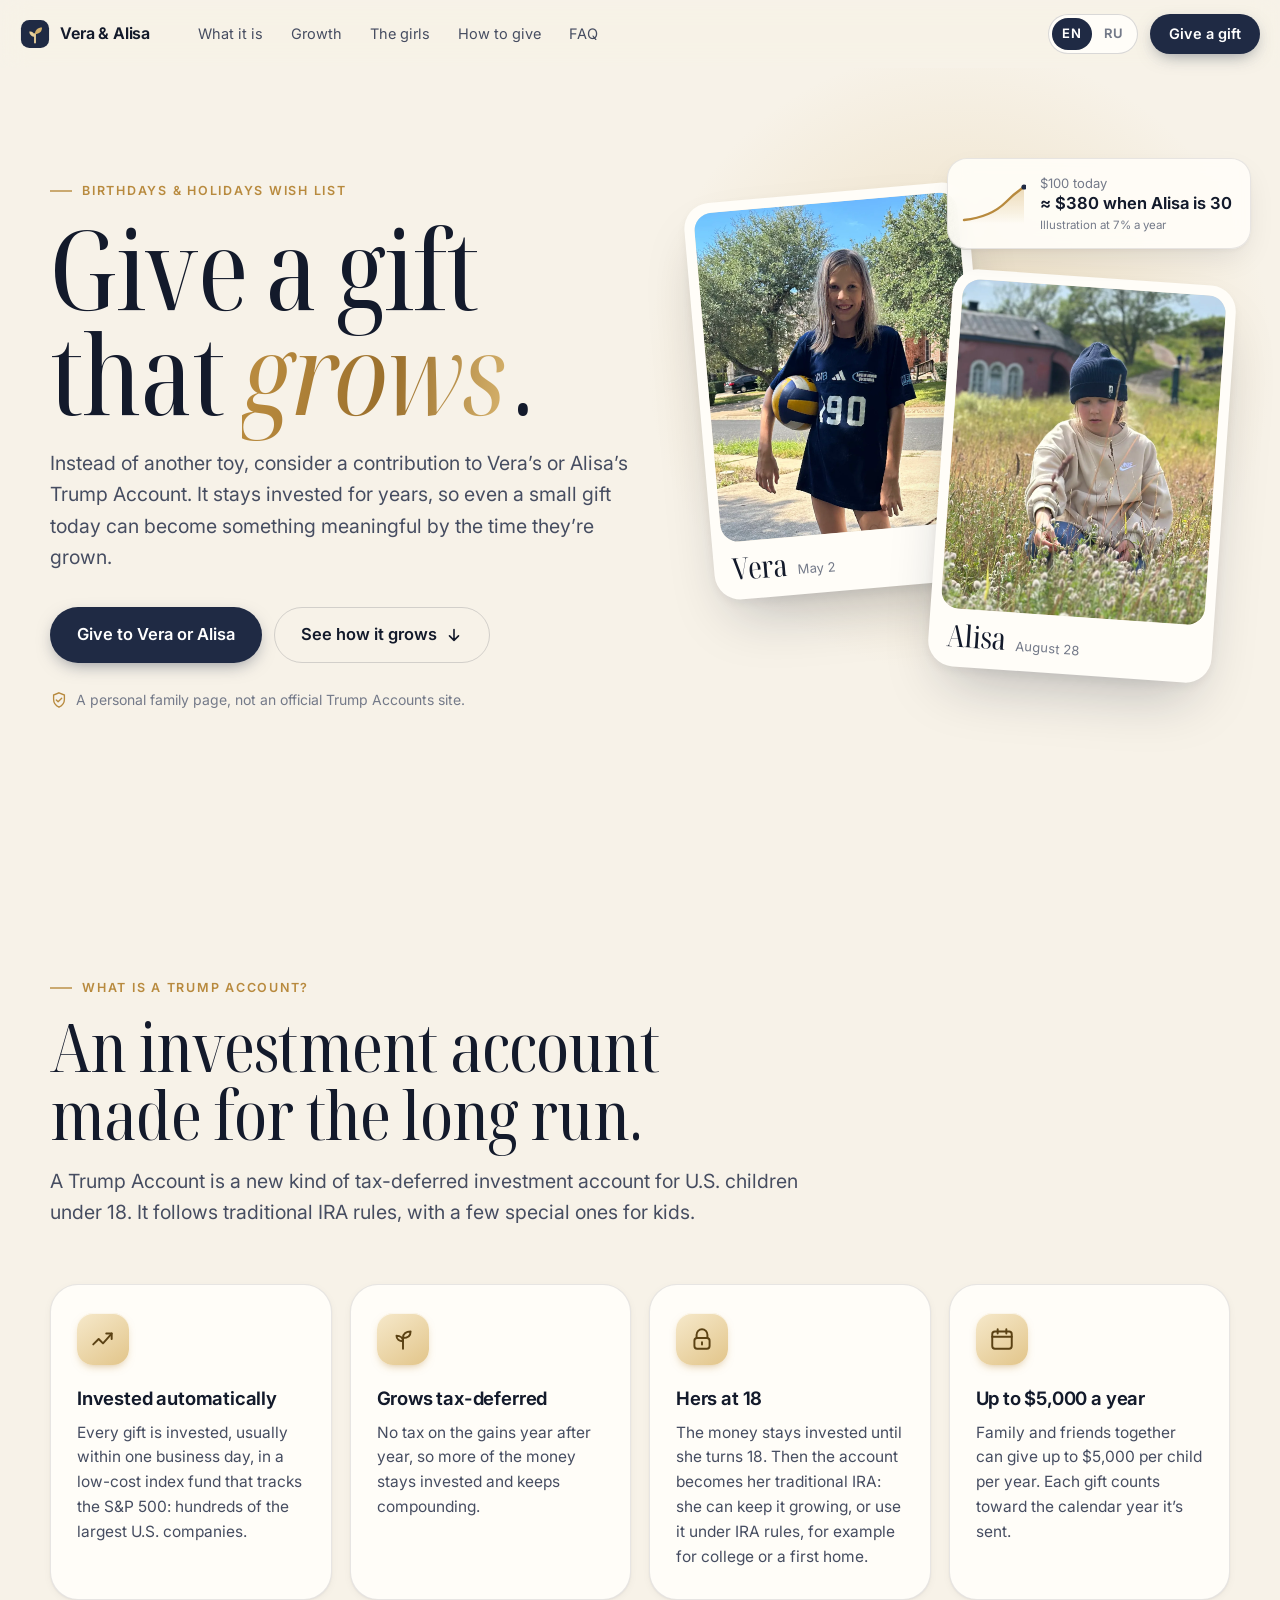
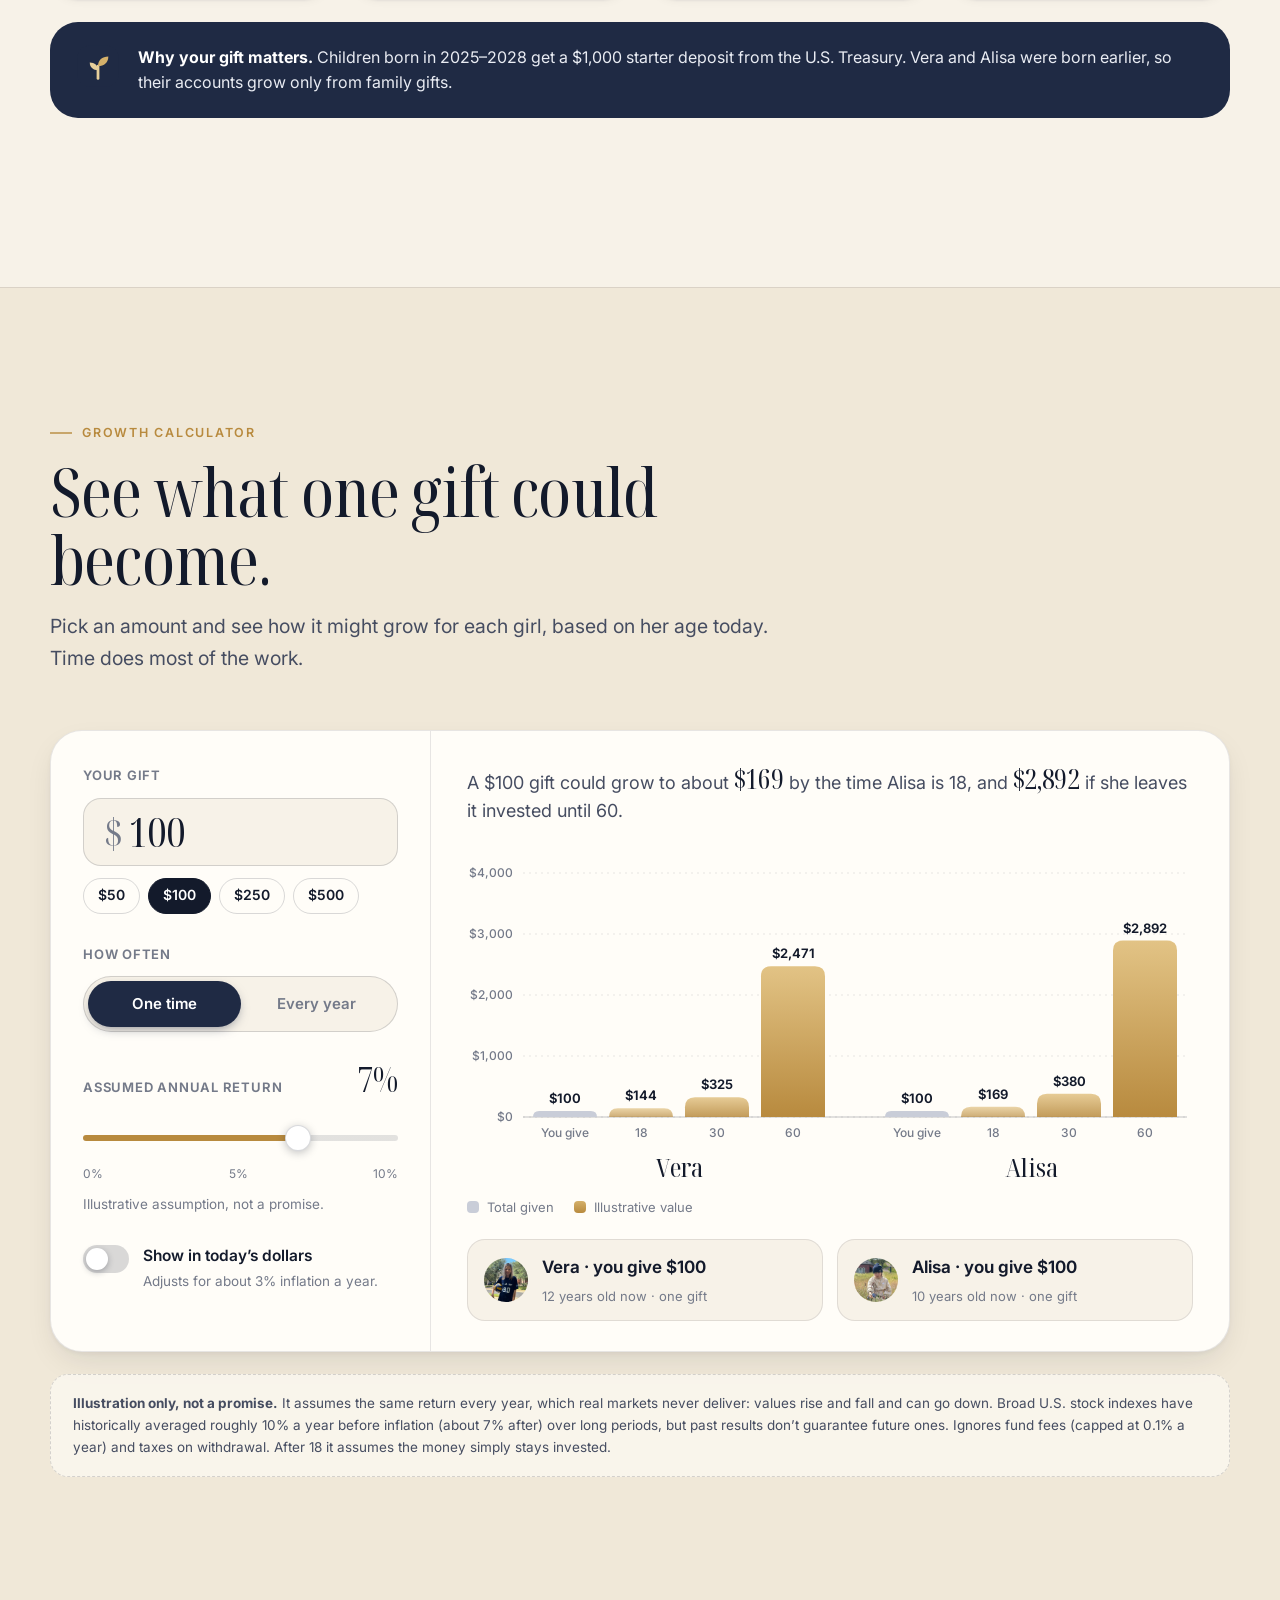
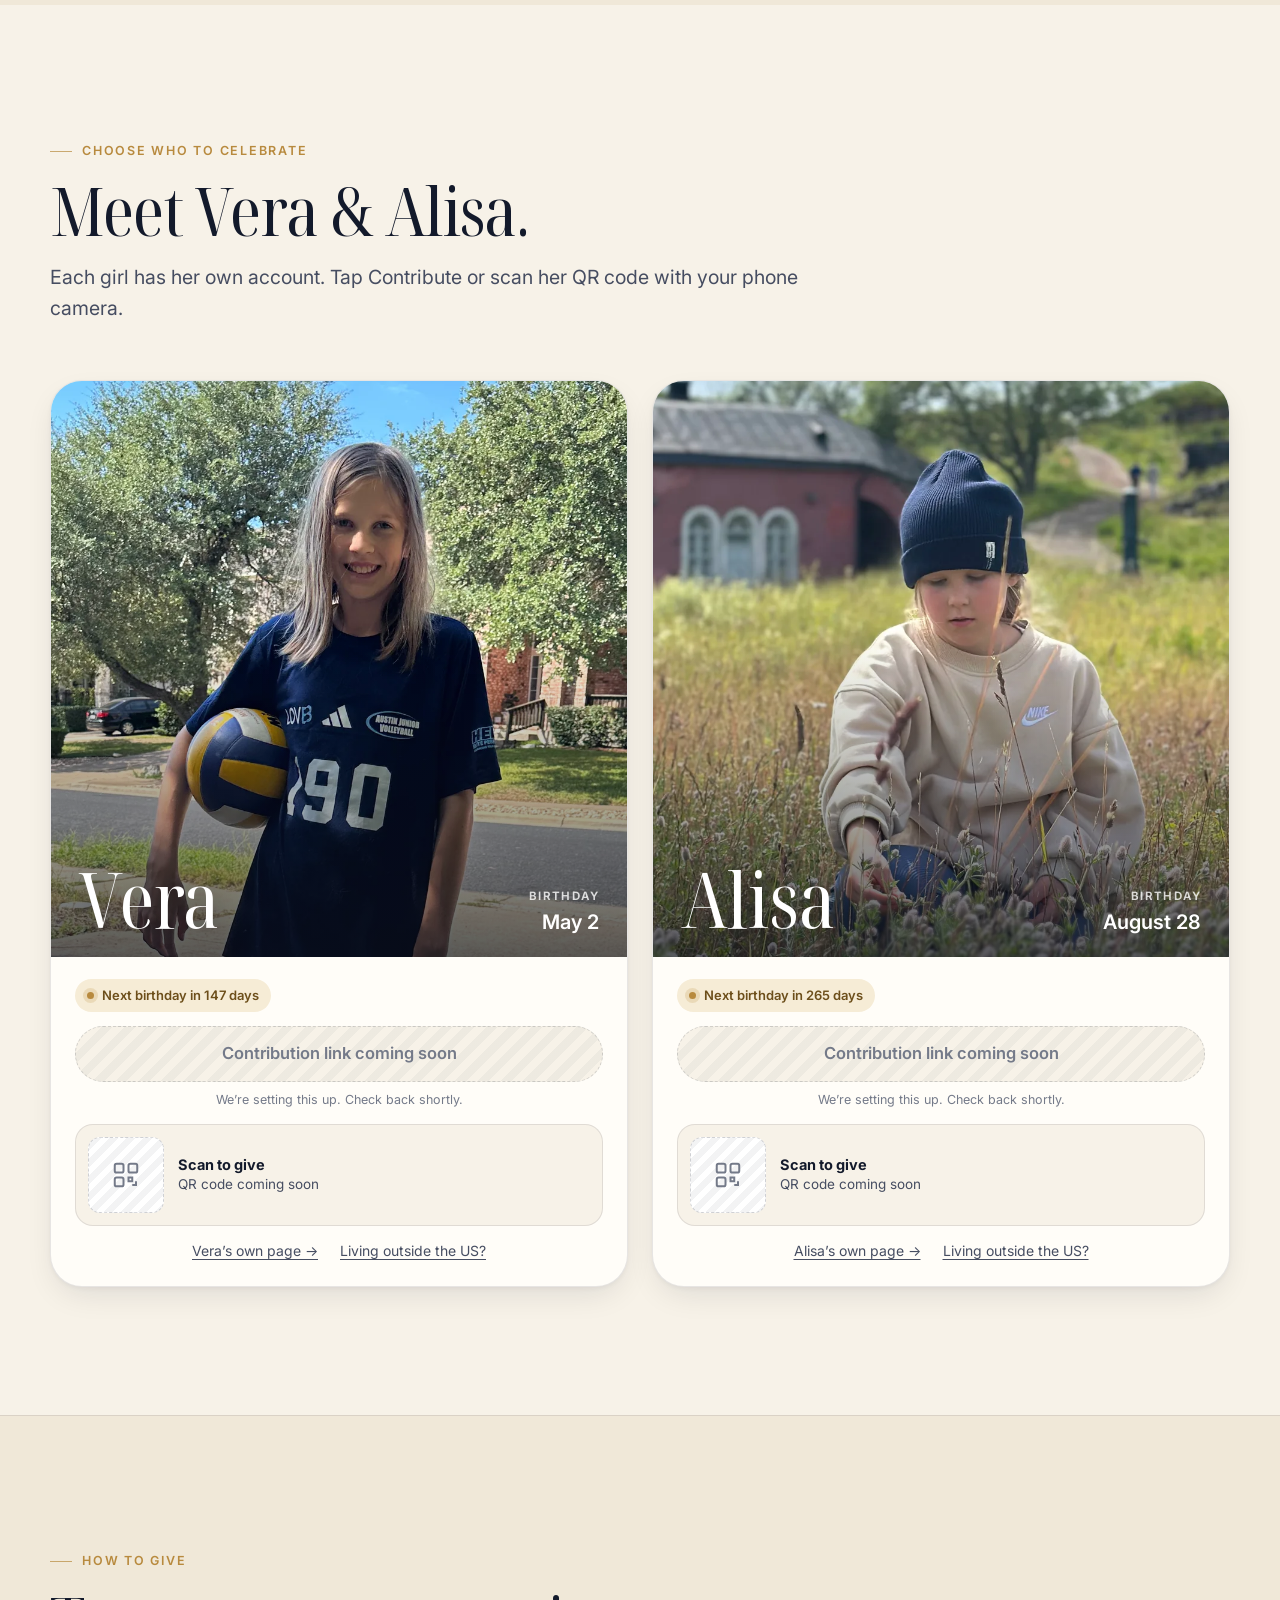
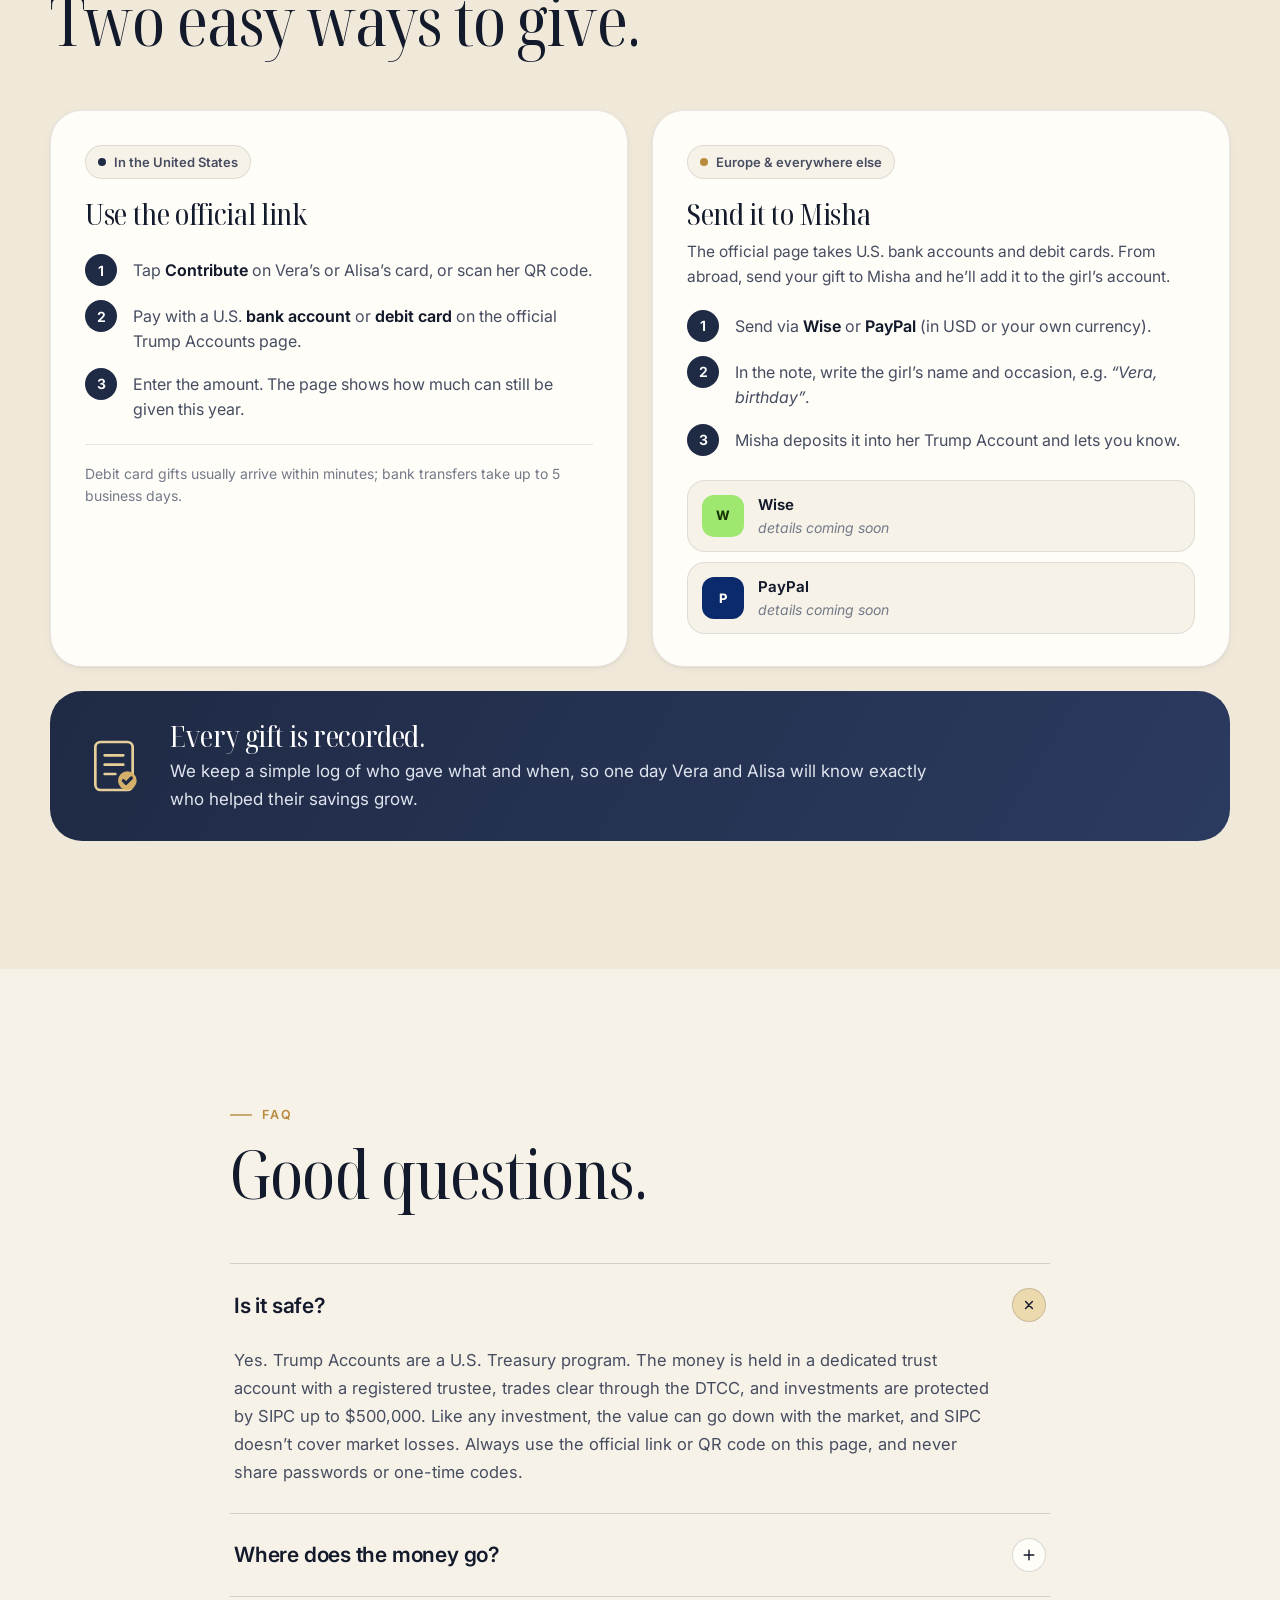
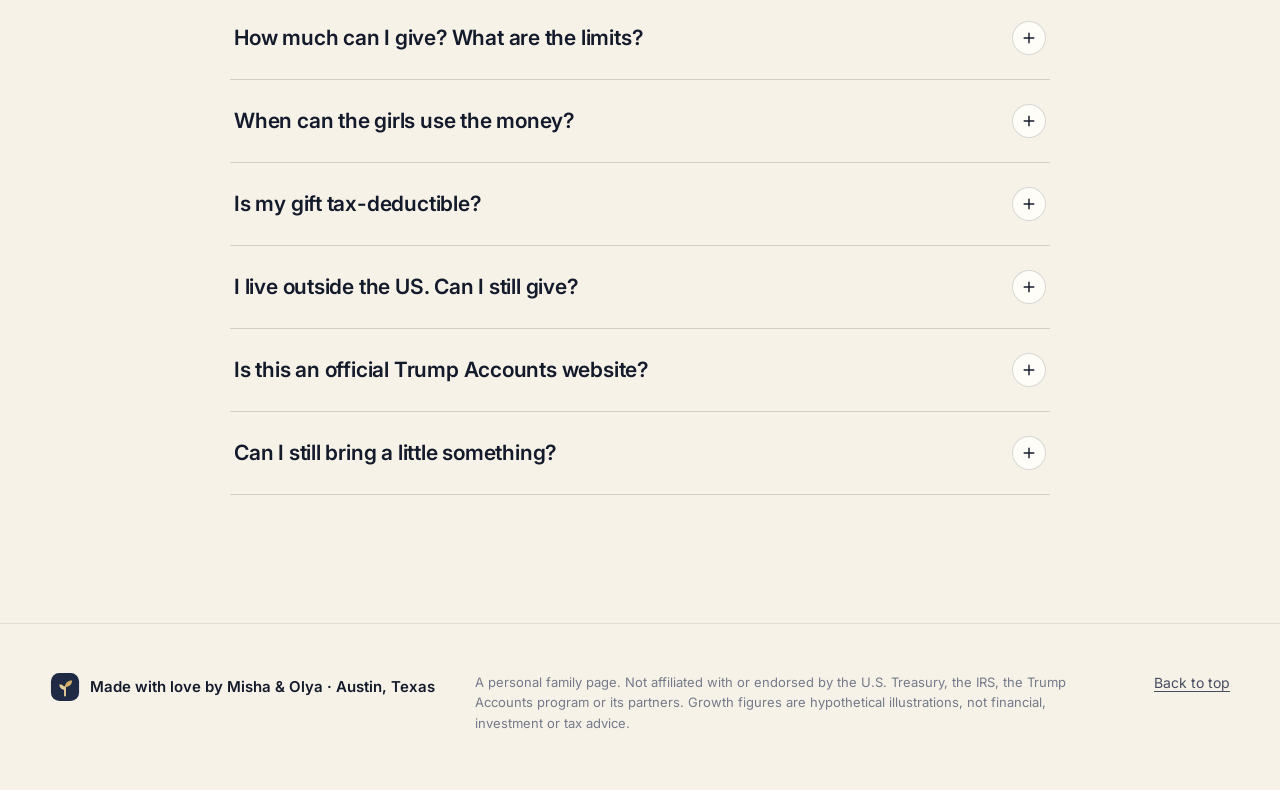
==== commit e5e98bed: "Add per-child landing pages for Vera and Alisa (/vera/, /alisa/) Co-authored-by: Mikhail Chernetsov " ====
--- a/index.html
+++ b/index.html
@@ -45,7 +45,7 @@
       <nav class="nav__links" aria-label="Sections">
         <a href="#about" data-i18n="nav.about">What it is</a>
         <a href="#calculator" data-i18n="nav.calc">Growth</a>
-        <a href="#kids" data-i18n="nav.kids">The girls</a>
+        <a href="#kids" data-i18n="nav.kids" data-i18n-kid="kid.nav.kids">The girls</a>
         <a href="#give" data-i18n="nav.give">How to give</a>
         <a href="#faq" data-i18n="nav.faq">FAQ</a>
       </nav>
@@ -65,11 +65,11 @@
       <div class="hero__glow" aria-hidden="true"></div>
       <div class="container hero__grid">
         <div class="hero__copy">
-          <p class="eyebrow reveal" data-i18n="hero.eyebrow">Birthdays &amp; holidays wish list</p>
-          <h1 class="display reveal" data-i18n-html="hero.title">Give a gift that <em>grows</em>.</h1>
-          <p class="lead reveal" data-i18n="hero.lead"></p>
+          <p class="eyebrow reveal" data-i18n="hero.eyebrow" data-i18n-kid="kid.hero.eyebrow">Birthdays &amp; holidays wish list</p>
+          <h1 class="display reveal" data-i18n-html="hero.title" data-i18n-kid="kid.hero.title">Give a gift that <em>grows</em>.</h1>
+          <p class="lead reveal" data-i18n="hero.lead" data-i18n-kid="kid.hero.lead"></p>
           <div class="hero__ctas reveal">
-            <a class="btn btn--primary btn--lg" href="#kids" data-i18n="hero.cta1">Give to Vera or Alisa</a>
+            <a class="btn btn--primary btn--lg" id="hero-cta" href="#kids" data-i18n="hero.cta1" data-i18n-kid="kid.hero.cta1">Give to Vera or Alisa</a>
             <a class="btn btn--ghost btn--lg" href="#calculator">
               <span data-i18n="hero.cta2">See how it grows</span>
               <svg viewBox="0 0 20 20" aria-hidden="true"><path d="M10 4v12m0 0l-5-5m5 5l5-5" fill="none" stroke="currentColor" stroke-width="1.8" stroke-linecap="round" stroke-linejoin="round"/></svg>
@@ -134,7 +134,7 @@
         <header class="section__head reveal">
           <p class="eyebrow" data-i18n="calc.eyebrow"></p>
           <h2 class="h2" id="calc-title" data-i18n="calc.title"></h2>
-          <p class="lead" data-i18n="calc.lead"></p>
+          <p class="lead" data-i18n="calc.lead" data-i18n-kid="kid.calc.lead"></p>
         </header>
 
         <div class="calc reveal">
@@ -203,9 +203,9 @@
     <section class="section" id="kids" aria-labelledby="kids-title">
       <div class="container">
         <header class="section__head reveal">
-          <p class="eyebrow" data-i18n="kids.eyebrow"></p>
-          <h2 class="h2" id="kids-title" data-i18n="kids.title"></h2>
-          <p class="lead" data-i18n="kids.lead"></p>
+          <p class="eyebrow" data-i18n="kids.eyebrow" data-i18n-kid="kid.kids.eyebrow"></p>
+          <h2 class="h2" id="kids-title" data-i18n="kids.title" data-i18n-kid="kid.kids.title"></h2>
+          <p class="lead" data-i18n="kids.lead" data-i18n-kid="kid.kids.lead"></p>
         </header>
         <div class="kids" id="kids-list"></div>
       </div>
@@ -223,7 +223,7 @@
             <p class="tag"><span class="tag__dot tag__dot--us"></span><span data-i18n="give.us.tag"></span></p>
             <h3 class="h3" data-i18n="give.us.title"></h3>
             <ol class="steps">
-              <li data-i18n-html="give.us.s1"></li>
+              <li data-i18n-html="give.us.s1" data-i18n-kid="kid.give.us.s1"></li>
               <li data-i18n-html="give.us.s2"></li>
               <li data-i18n-html="give.us.s3"></li>
             </ol>
@@ -235,7 +235,7 @@
             <p class="way__lead" data-i18n="give.ab.lead"></p>
             <ol class="steps">
               <li data-i18n-html="give.ab.s1"></li>
-              <li data-i18n-html="give.ab.s2"></li>
+              <li data-i18n-html="give.ab.s2" data-i18n-kid="kid.give.ab.s2"></li>
               <li data-i18n-html="give.ab.s3"></li>
             </ol>
             <div class="pay" id="pay-methods"></div>
--- a/assets/css/styles.css
+++ b/assets/css/styles.css
@@ -353,6 +353,7 @@
 .sw--value { background: linear-gradient(180deg, var(--gold-2), var(--gold)); }
 
 .kid-stats { display: grid; grid-template-columns: 1fr 1fr; gap: 14px; margin-top: 22px; }
+.kid-stats--single { grid-template-columns: minmax(0, 420px); }
 .kid-stat {
   display: grid; grid-template-columns: auto 1fr; gap: 4px 14px; align-items: center;
   padding: 14px 16px; border-radius: 18px; background: var(--bg); border: 1px solid var(--line);
@@ -410,7 +411,45 @@
 .qr__box--empty svg { width: 30px; height: 30px; color: var(--muted); }
 .qr__text { font-size: 13.5px; line-height: 1.4; color: var(--ink-2); }
 .qr__text strong { display: block; color: var(--ink); font-size: 14.5px; }
-.kid__abroad { font-size: 14px; color: var(--ink-2); text-align: center; text-underline-offset: 3px; }
+.kid__links { display: flex; flex-wrap: wrap; justify-content: center; gap: 6px 22px; font-size: 14px; }
+.kid__links a { color: var(--ink-2); text-underline-offset: 3px; }
+.kid__links a:hover { color: var(--ink); }
+
+/* Single-child page (/vera/, /alisa/) */
+.kids--single { grid-template-columns: minmax(0, 980px); justify-content: center; }
+.kids--single .kid { flex-direction: row; }
+.kids--single .kid__photo { flex: 0 0 50%; aspect-ratio: 4 / 5; }
+.kids--single .kid__body { padding: 36px 36px 32px; justify-content: center; }
+.kids--single .kid__actions { margin-top: 10px; }
+.kid__title { margin: 4px 0 0; font-size: clamp(32px, 3.4vw, 42px); }
+.kid__text { margin: 0; color: var(--ink-2); font-size: 16px; line-height: 1.6; }
+.sibling {
+  justify-self: center; display: inline-flex; align-items: center; gap: 14px; margin-top: 8px;
+  padding: 10px 24px 10px 10px; border-radius: 999px; text-decoration: none;
+  background: var(--surface); border: 1px solid var(--line); box-shadow: var(--shadow-sm);
+  transition: transform 0.3s var(--ease), box-shadow 0.3s var(--ease);
+}
+.sibling:hover { transform: translateY(-2px); box-shadow: var(--shadow); }
+.sibling__photo { position: relative; width: 52px; height: 52px; border-radius: 50%; overflow: hidden; flex: none; background: var(--bg-tint); }
+.sibling__photo img, .sibling__photo .ph { width: 100%; height: 100%; object-fit: cover; }
+.sibling__photo .ph__initial { font-size: 26px; }
+.sibling__photo .ph__text { display: none; }
+.sibling__text { display: flex; flex-direction: column; font-size: 13.5px; color: var(--muted); line-height: 1.35; }
+.sibling__text strong { font-size: 16px; color: var(--ink); font-weight: 650; }
+
+.hero__art--single .polaroid--solo { width: 70%; left: 15%; top: 4%; transform: rotate(-3deg); }
+.hero__art--single:hover .polaroid--solo { transform: rotate(-1.5deg) translateY(-4px); }
+.hero__art--single .polaroid__name { font-size: 40px; }
+.hero__art--single .growth-chip { right: -4%; top: 60%; }
+html[data-kid] .display { font-size: clamp(50px, 6.4vw, 88px); }
+html[data-kid][lang="ru"] .display { font-size: clamp(46px, 5.4vw, 76px); }
+.bday-chip {
+  position: absolute; z-index: 3; left: 0; top: 14%;
+  display: inline-flex; align-items: center; gap: 10px; padding: 12px 18px 12px 14px; border-radius: 999px;
+  background: var(--navy); color: #fff; font-weight: 600; font-size: 15px; box-shadow: var(--shadow);
+  animation: float 7s ease-in-out infinite 1s;
+}
+.bday-chip__icon { width: 22px; height: 22px; fill: none; stroke: #e7cf9a; stroke-width: 1.7; stroke-linecap: round; stroke-linejoin: round; }
 
 .ph {
   display: grid; place-items: center; text-align: center;
@@ -522,6 +561,8 @@
   .calc { grid-template-columns: 1fr; }
   .calc__controls { border-right: 0; border-bottom: 1px solid var(--line); }
   .ways { grid-template-columns: 1fr; }
+  .kids--single .kid { flex-direction: column; }
+  .kids--single .kid__photo { flex: none; aspect-ratio: 4 / 3; }
   .footer__inner { grid-template-columns: 1fr; }
 }
 @media (max-width: 640px) {
@@ -557,7 +598,16 @@
   .kid__photo { aspect-ratio: 1 / 1.05; }
   .kid__overlay { padding: 0 20px 18px; }
   .kid__bday-date { font-size: 17px; }
-  .kid__body { padding: 20px 18px 20px; }
+  .kid__body, .kids--single .kid__body { padding: 20px 18px 20px; }
+  .kids--single .kid__photo { aspect-ratio: 1 / 1.05; }
+  .hero__art--single .polaroid--solo { width: 76%; left: 12%; }
+  .hero__art--single .polaroid__name { font-size: 30px; }
+  .bday-chip { top: 8%; padding: 9px 14px 9px 11px; font-size: 13.5px; }
+  .bday-chip__icon { width: 18px; height: 18px; }
+  .hero__art--single .growth-chip { right: 0; top: 62%; }
+  html[data-kid] .display { font-size: clamp(46px, 12.4vw, 64px); }
+  html[data-kid][lang="ru"] .display { font-size: clamp(40px, 10.6vw, 56px); }
+  .sibling { padding-right: 18px; }
   .way { padding: 26px 22px; border-radius: 28px; }
   .pay__item { flex-wrap: wrap; }
   .pay__btns { width: 100%; }
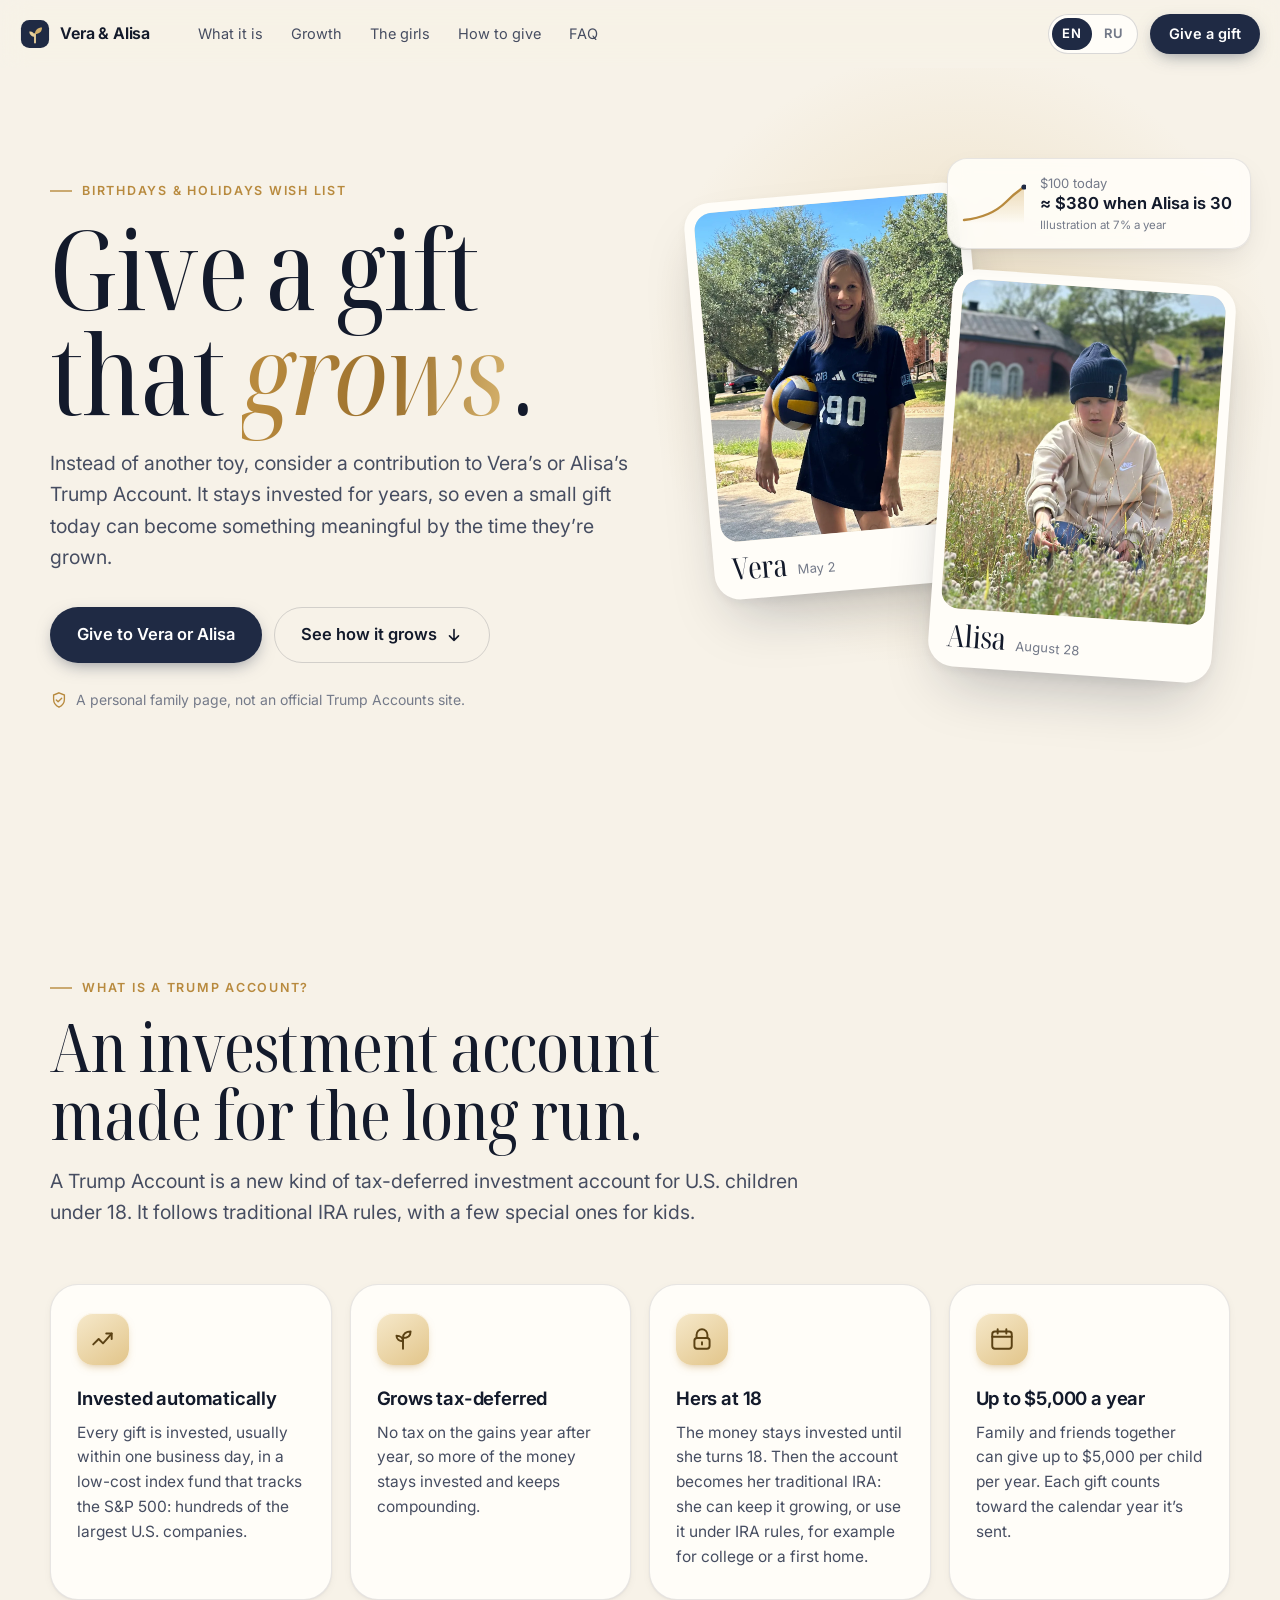
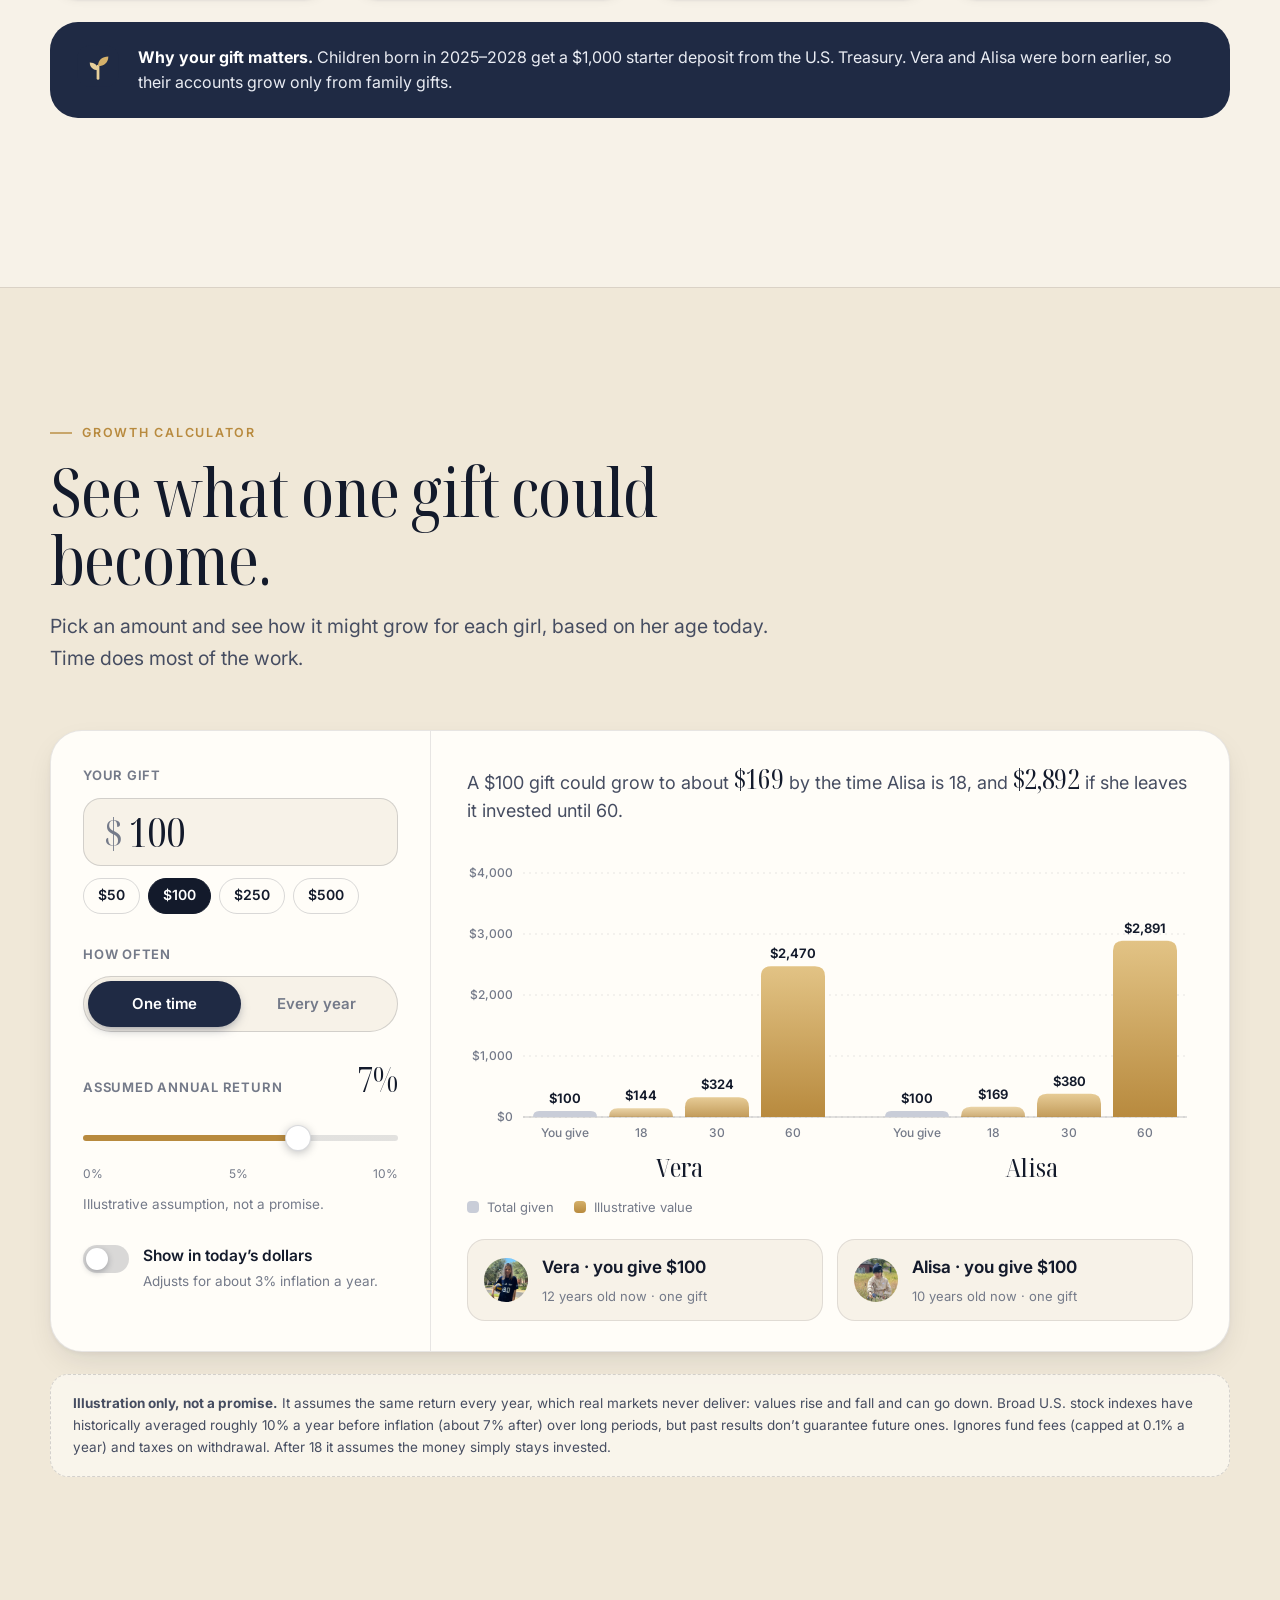
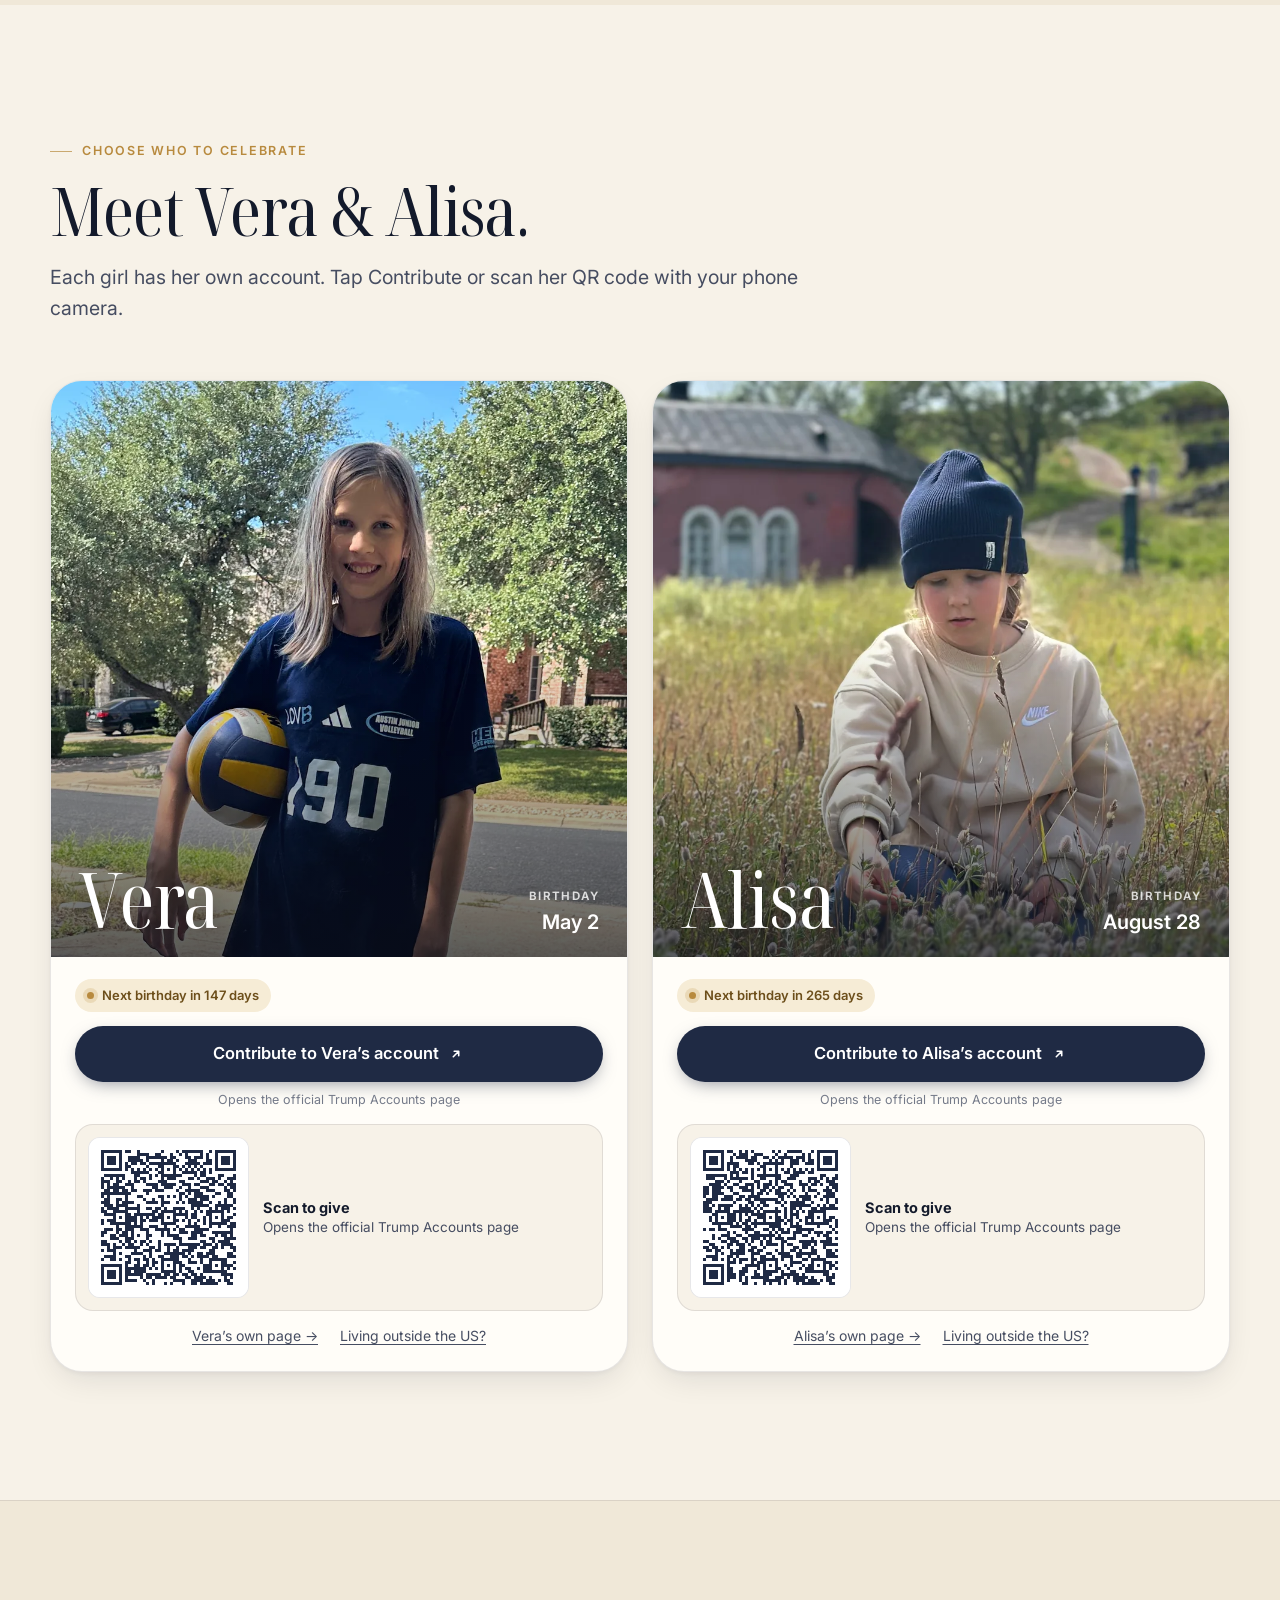
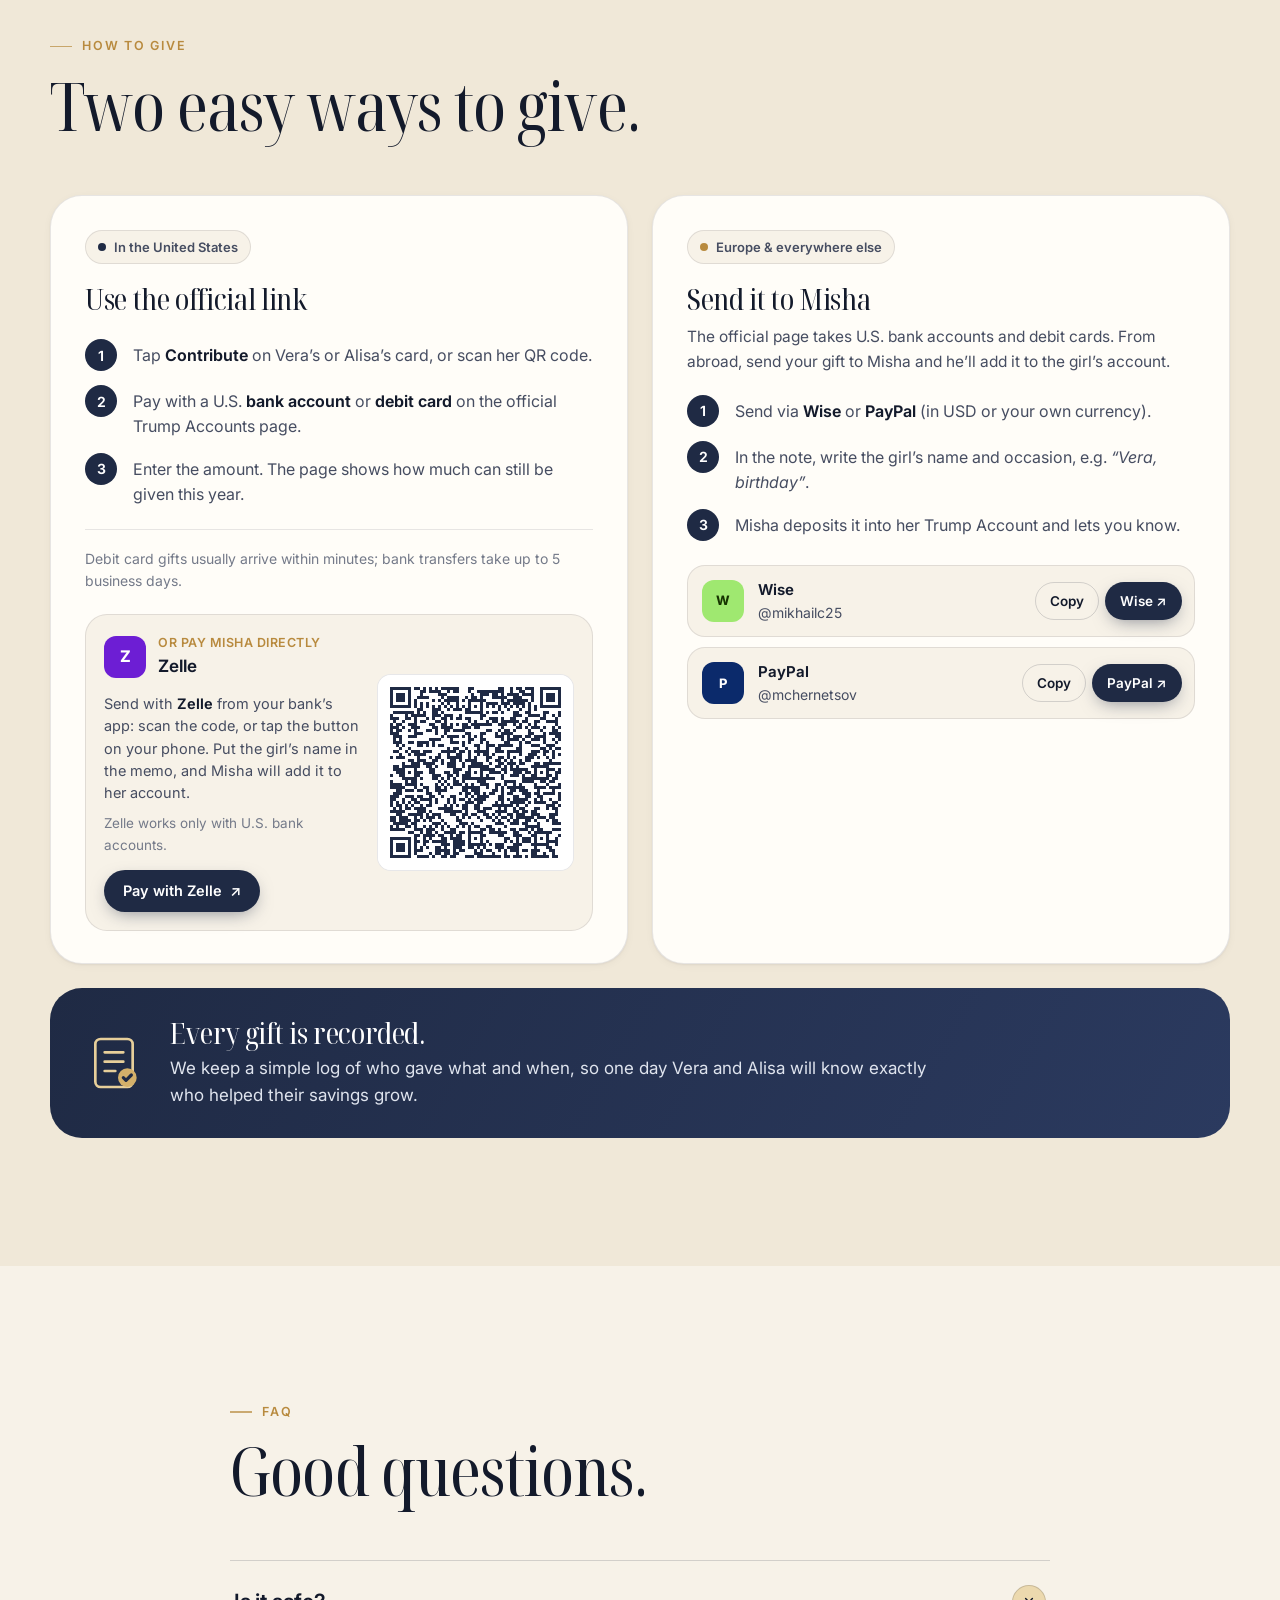
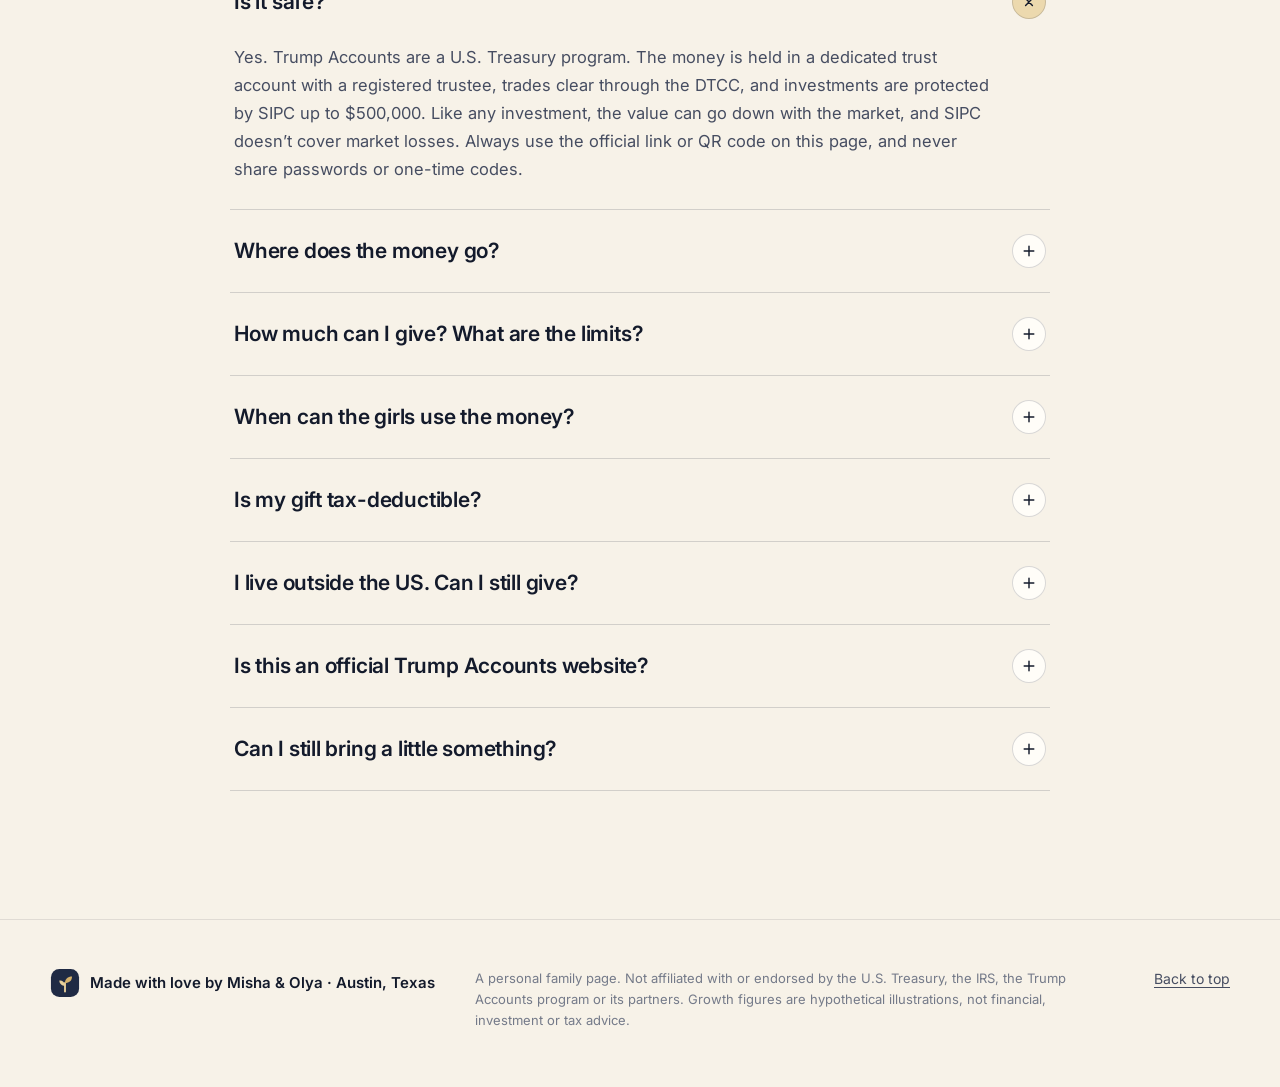
==== commit 0390f74c: "Add Zelle option with verified QR for US relatives Co-authored-by: Mikhail Chernetsov <chernetsov@gm" ====
--- a/index.html
+++ b/index.html
@@ -228,6 +228,21 @@
               <li data-i18n-html="give.us.s3"></li>
             </ol>
             <p class="way__note" data-i18n="give.us.note"></p>
+            <div class="zelle" id="zelle" hidden>
+              <div class="zelle__body">
+                <div class="zelle__head">
+                  <span class="pay__logo pay__logo--zelle" aria-hidden="true">Z</span>
+                  <div>
+                    <p class="zelle__kicker" data-i18n="give.zelle.kicker"></p>
+                    <h4 class="zelle__title" data-i18n="give.zelle.title"></h4>
+                  </div>
+                </div>
+                <p class="zelle__text" data-i18n-html="give.zelle.text" data-i18n-kid="kid.give.zelle.text"></p>
+                <p class="zelle__note" data-i18n="give.zelle.note"></p>
+                <a class="btn btn--primary zelle__btn" id="zelle-link" target="_blank" rel="noopener"><span data-i18n="give.zelle.button"></span> ↗</a>
+              </div>
+              <a class="zelle__qr" id="zelle-qr" target="_blank" rel="noopener"><img id="zelle-qr-img" width="195" height="195" alt=""></a>
+            </div>
           </article>
           <article class="way reveal">
             <p class="tag"><span class="tag__dot tag__dot--world"></span><span data-i18n="give.ab.tag"></span></p>
--- a/assets/css/styles.css
+++ b/assets/css/styles.css
@@ -406,7 +406,9 @@
   display: flex; align-items: center; gap: 14px; padding: 12px; border-radius: 18px; background: var(--bg); border: 1px solid var(--line);
 }
 .qr__box { width: 76px; height: 76px; flex: none; border-radius: 12px; background: #fff; display: grid; place-items: center; overflow: hidden; }
-.qr__box img { width: 100%; height: 100%; object-fit: contain; image-rendering: pixelated; }
+.qr__box img { width: 100%; height: 100%; object-fit: contain; }
+.qr__box--img { width: 161px; height: 161px; padding: 0; background: #fff; border: 1px solid var(--line); transition: transform 0.3s var(--ease), box-shadow 0.3s var(--ease); }
+.qr__box--img:hover { transform: scale(1.03); box-shadow: var(--shadow); }
 .qr__box--empty { background: repeating-linear-gradient(-45deg, rgba(19,26,43,0.05) 0 6px, transparent 6px 12px), #fff; border: 1.5px dashed var(--line-2); }
 .qr__box--empty svg { width: 30px; height: 30px; color: var(--muted); }
 .qr__text { font-size: 13.5px; line-height: 1.4; color: var(--ink-2); }
@@ -488,6 +490,23 @@
 .pay__logo { width: 42px; height: 42px; border-radius: 12px; display: grid; place-items: center; flex: none; font-weight: 750; font-size: 13px; color: #fff; }
 .pay__logo--wise { background: #9fe870; color: #163300; }
 .pay__logo--paypal { background: #0b2a6b; }
+.pay__logo--zelle { background: #6d1ed4; font-size: 16px; }
+
+.zelle {
+  margin-top: 22px; padding: 18px; border-radius: 22px; background: var(--bg); border: 1px solid var(--line);
+  display: grid; grid-template-columns: 1fr auto; gap: 18px; align-items: center;
+}
+.zelle__head { display: flex; align-items: center; gap: 12px; }
+.zelle__kicker { margin: 0; font-size: 12.5px; font-weight: 600; letter-spacing: 0.04em; text-transform: uppercase; color: var(--gold); }
+.zelle__title { margin: 0; font-size: 17px; font-weight: 650; color: var(--ink); }
+.zelle__text { margin: 12px 0 0; font-size: 14.5px; line-height: 1.55; color: var(--ink-2); }
+.zelle__text strong { color: var(--ink); font-weight: 650; }
+.zelle__note { margin: 8px 0 0; font-size: 13.5px; color: var(--muted); }
+.zelle__btn { --h: 42px; margin-top: 14px; padding: 0 18px; font-size: 14.5px; }
+/* 195px = exactly 3px per QR module, so edges stay sharp */
+.zelle__qr { display: block; width: 197px; height: 197px; border-radius: 14px; overflow: hidden; background: #fff; border: 1px solid var(--line); transition: transform 0.3s var(--ease), box-shadow 0.3s var(--ease); }
+.zelle__qr:hover { transform: scale(1.03); box-shadow: var(--shadow); }
+.zelle__qr img { display: block; width: 195px; height: 195px; }
 .pay__info { min-width: 0; flex: 1; }
 .pay__name { font-weight: 650; font-size: 15px; }
 .pay__handle { font-size: 14px; color: var(--ink-2); overflow: hidden; text-overflow: ellipsis; white-space: nowrap; }
@@ -612,6 +631,9 @@
   .pay__item { flex-wrap: wrap; }
   .pay__btns { width: 100%; }
   .pay__btns .btn { flex: 1; }
+  .zelle { grid-template-columns: 1fr; justify-items: center; }
+  .zelle__body { justify-self: stretch; }
+  .zelle__btn { width: 100%; }
   .record { flex-direction: column; align-items: flex-start; padding: 26px 22px; border-radius: 28px; gap: 14px; }
   .faq__a { padding-right: 4px; }
   .display { font-size: clamp(50px, 14vw, 72px); }
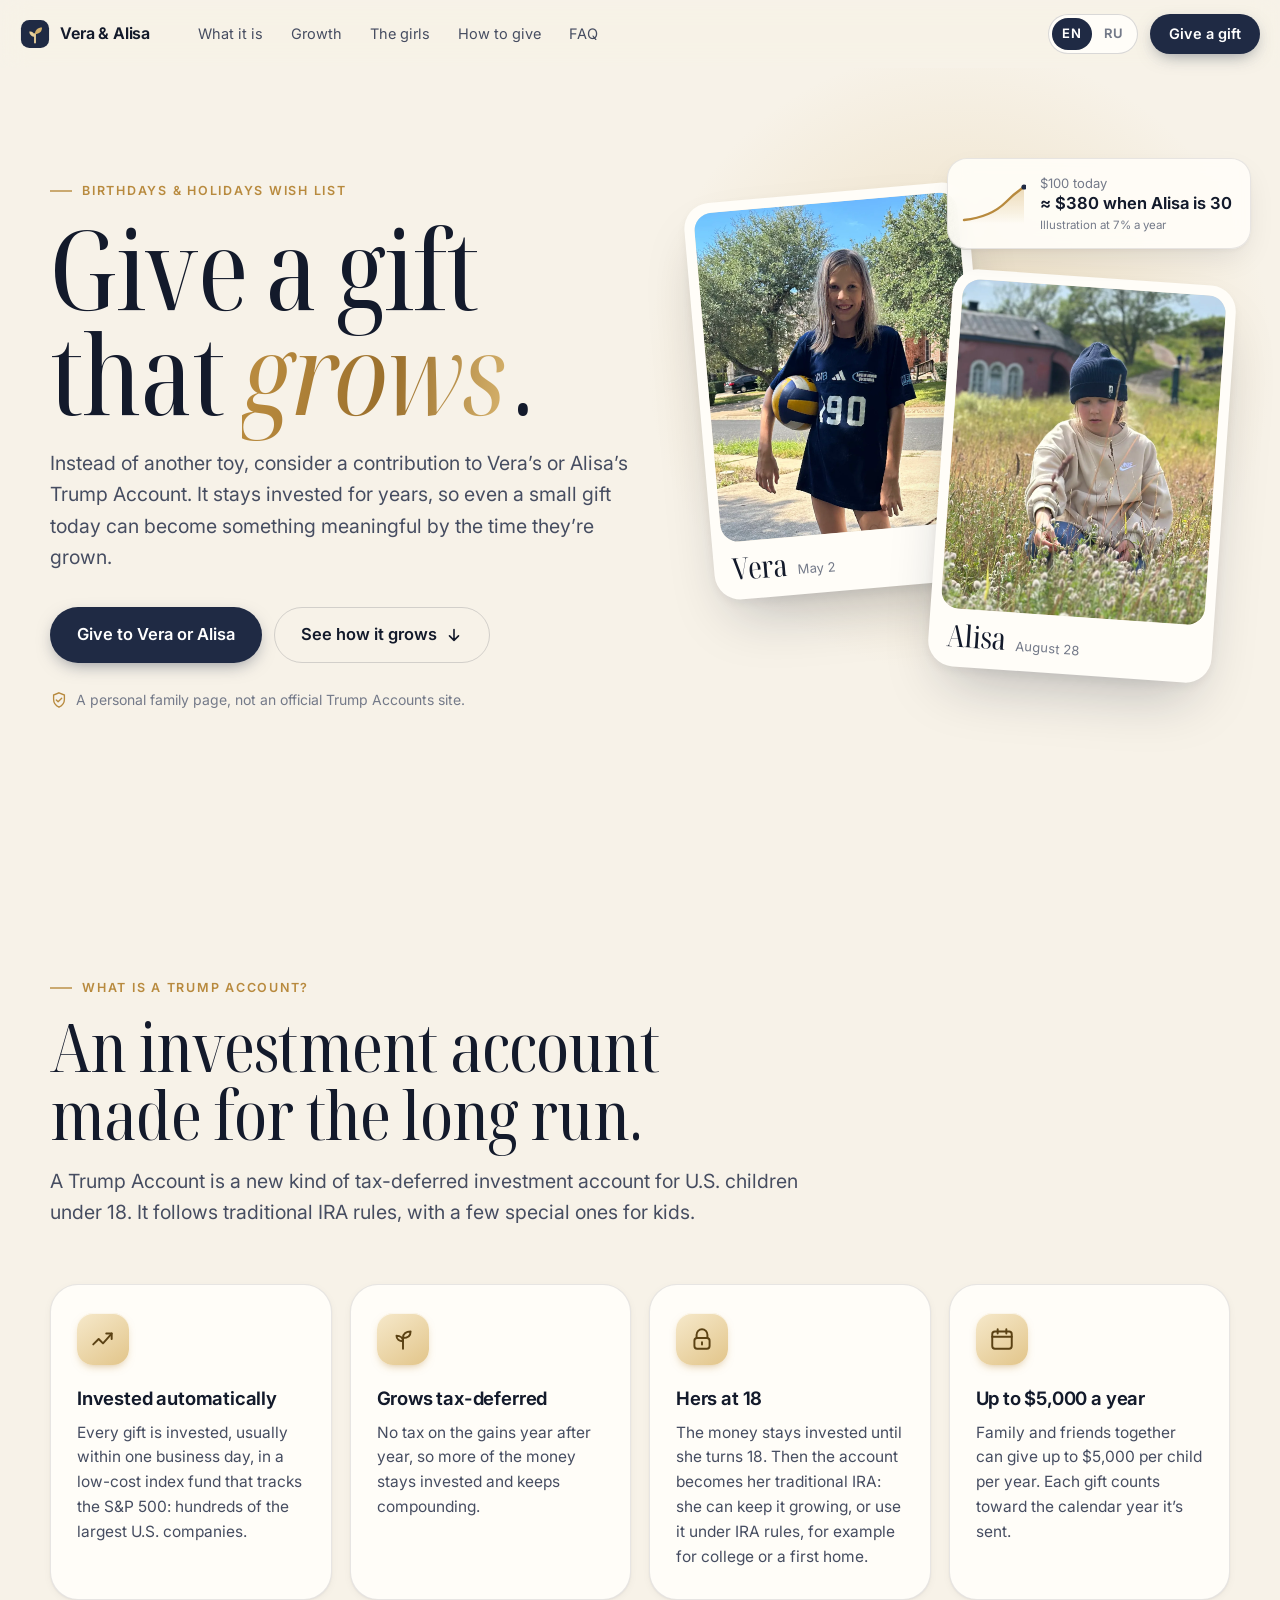
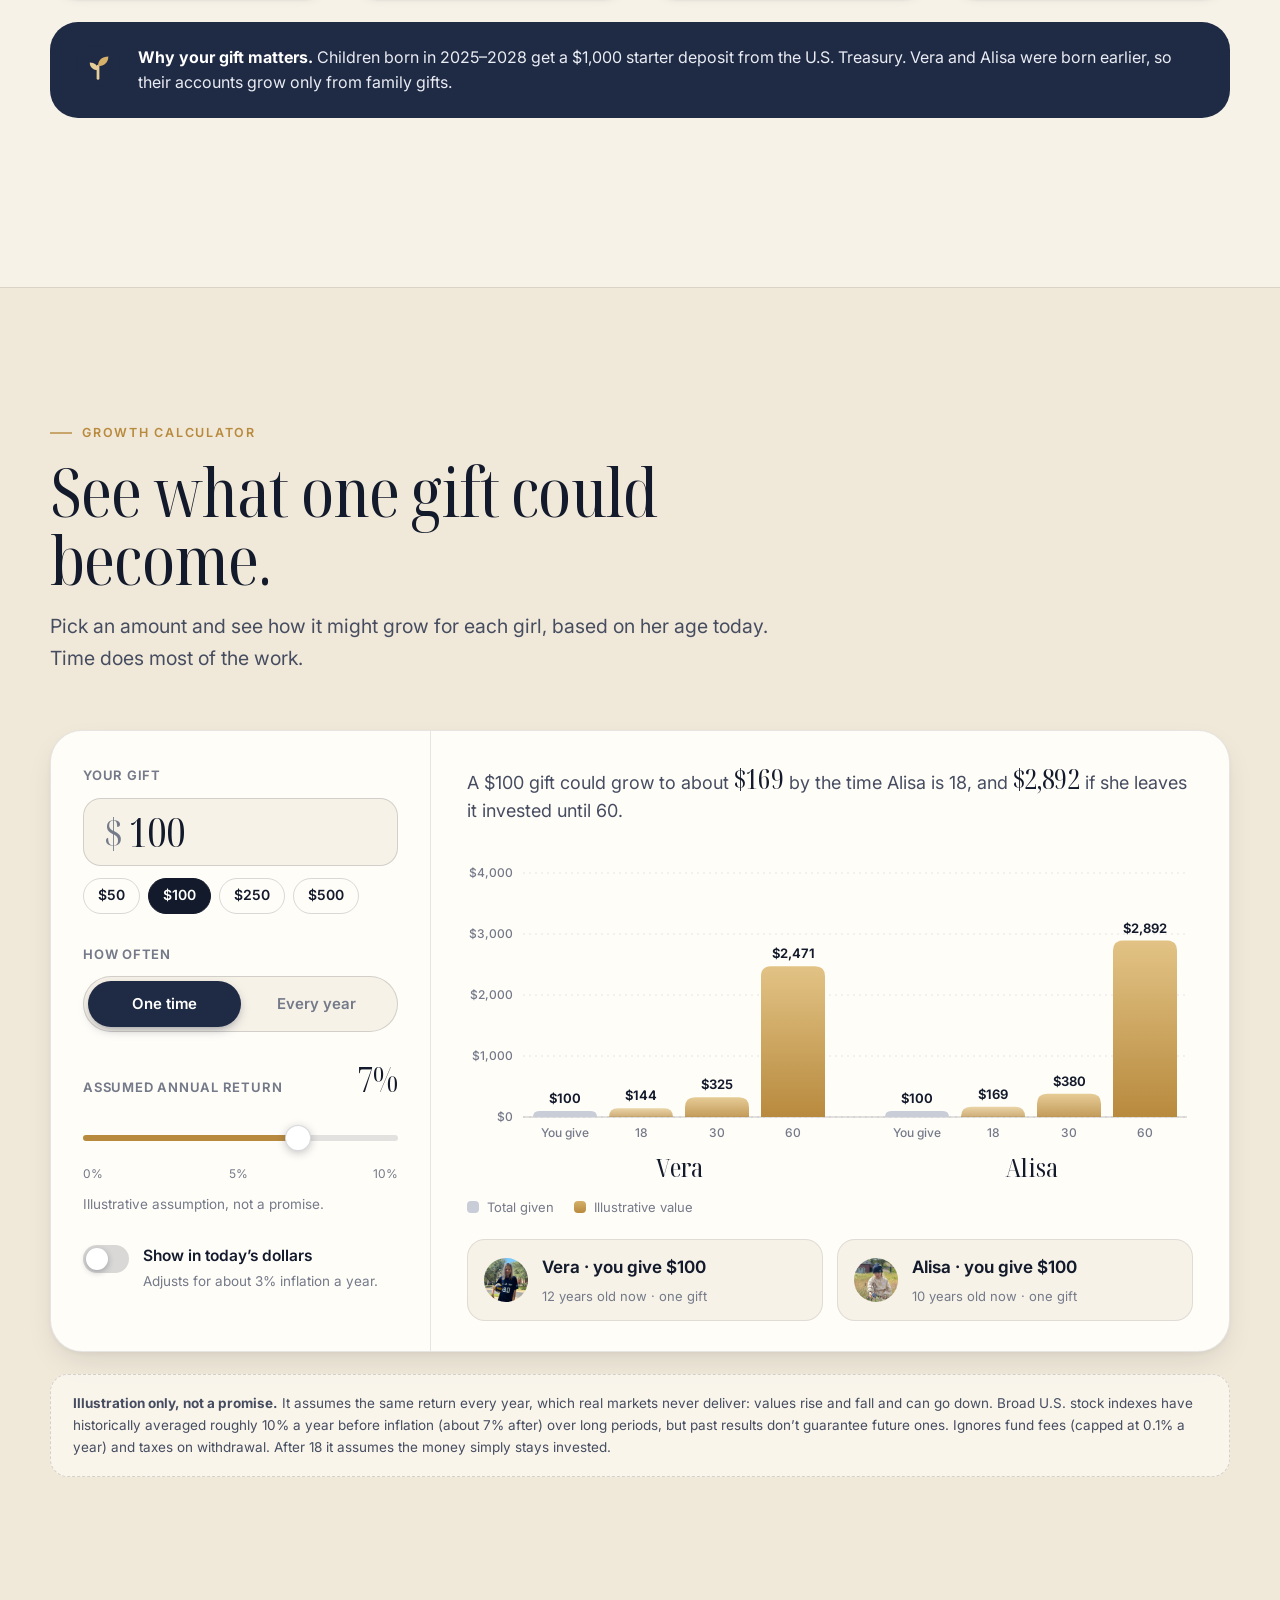
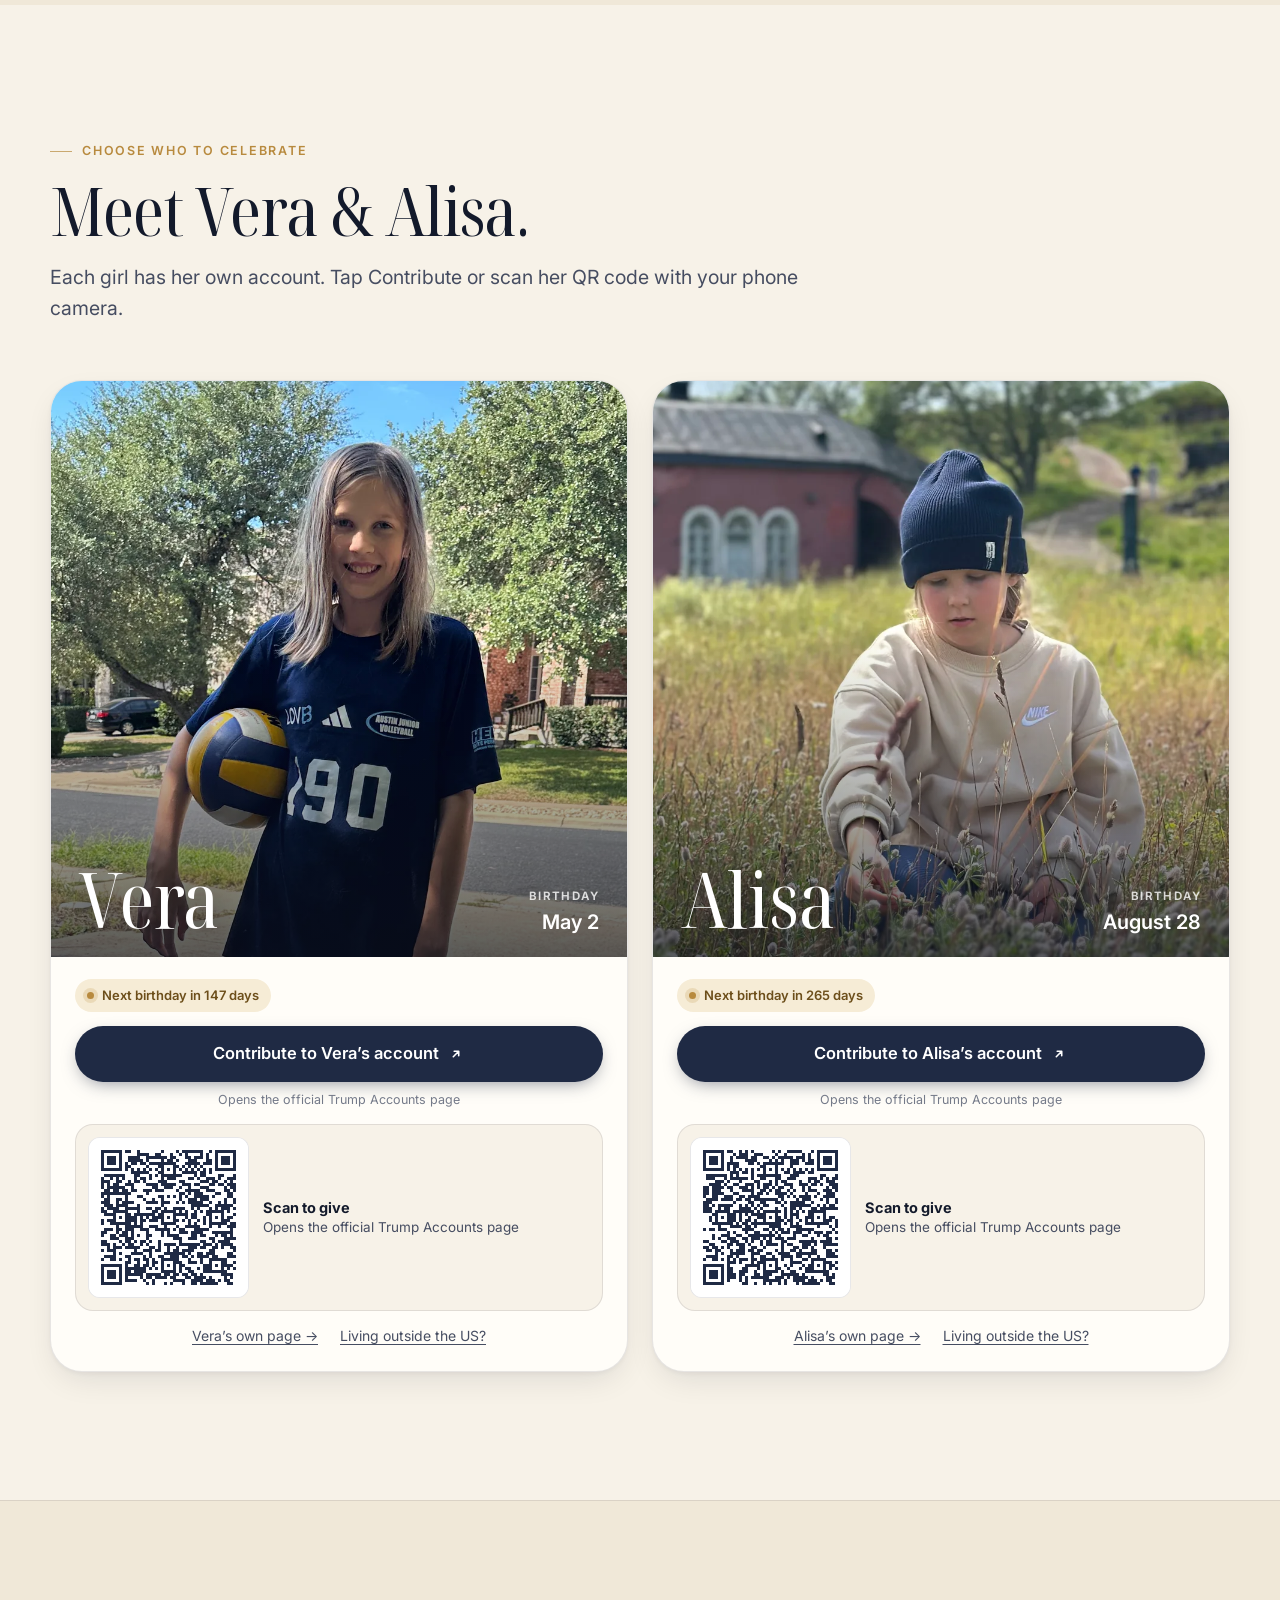
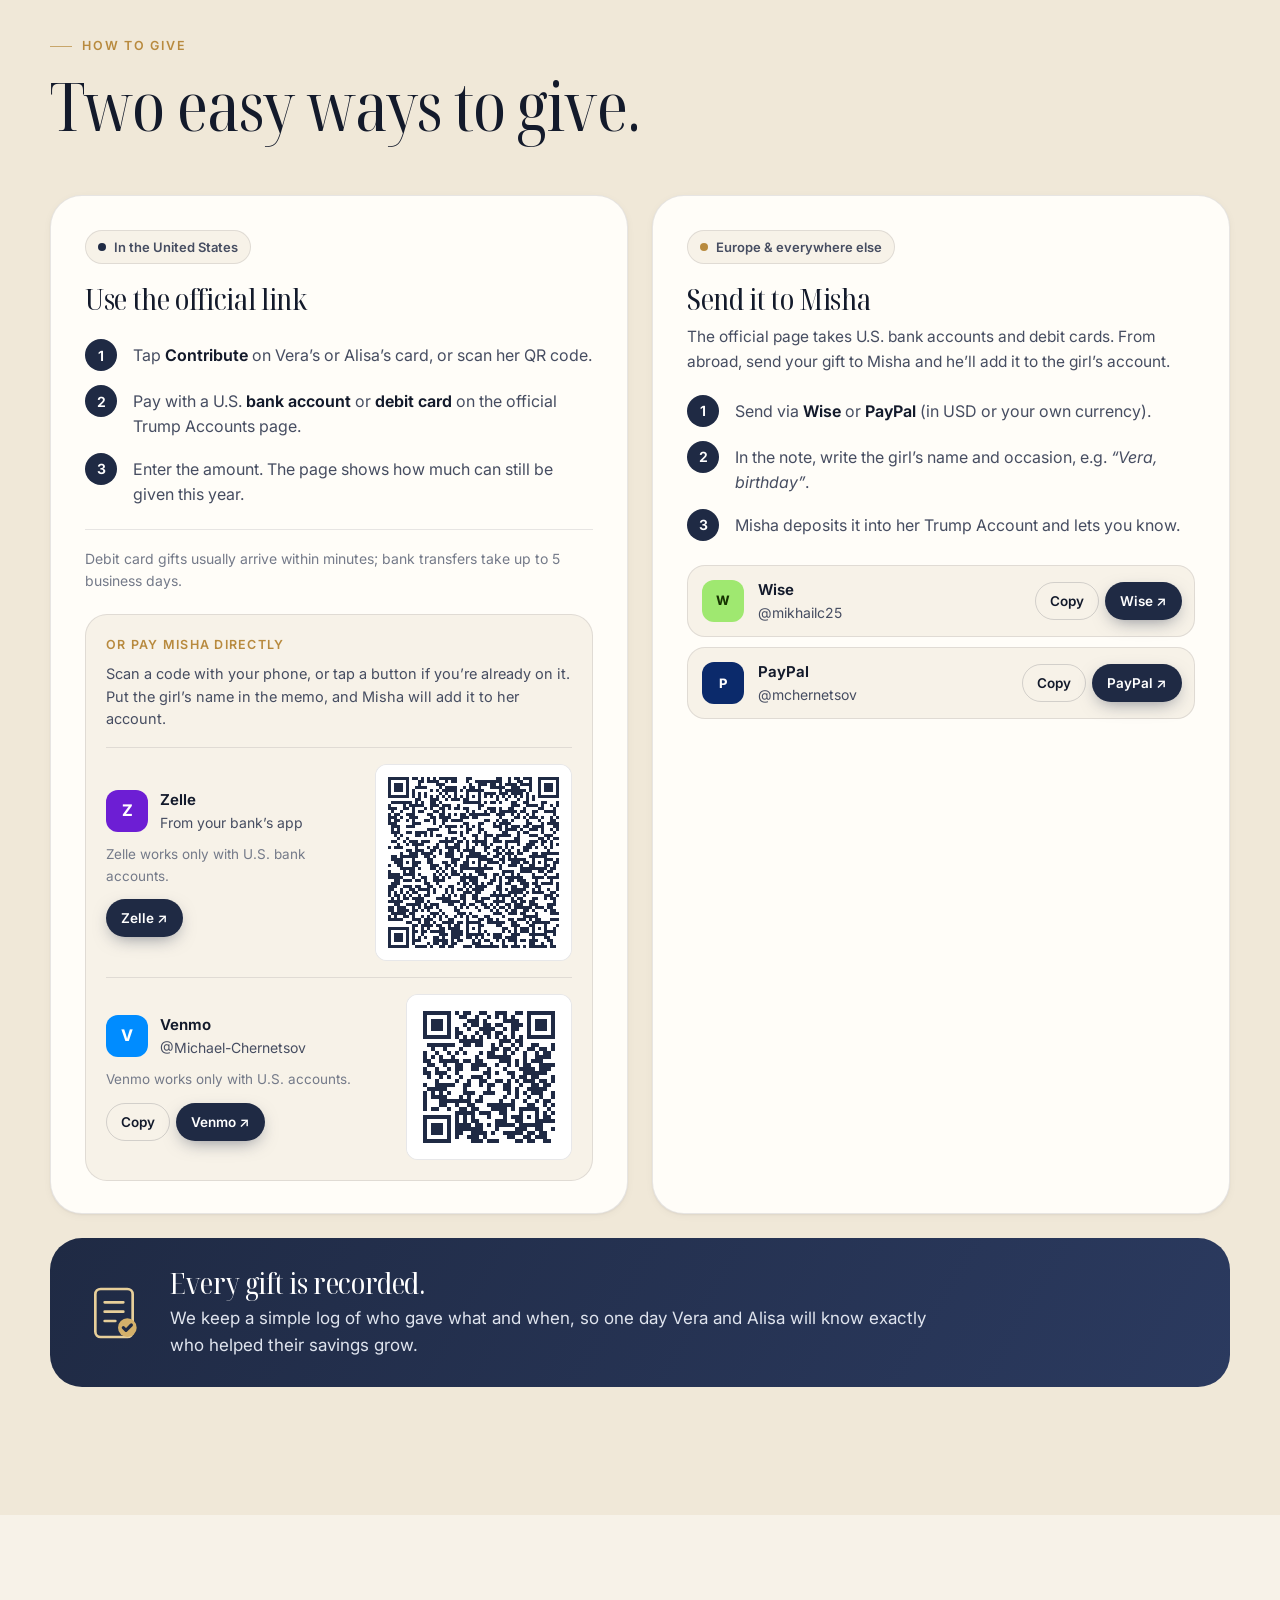
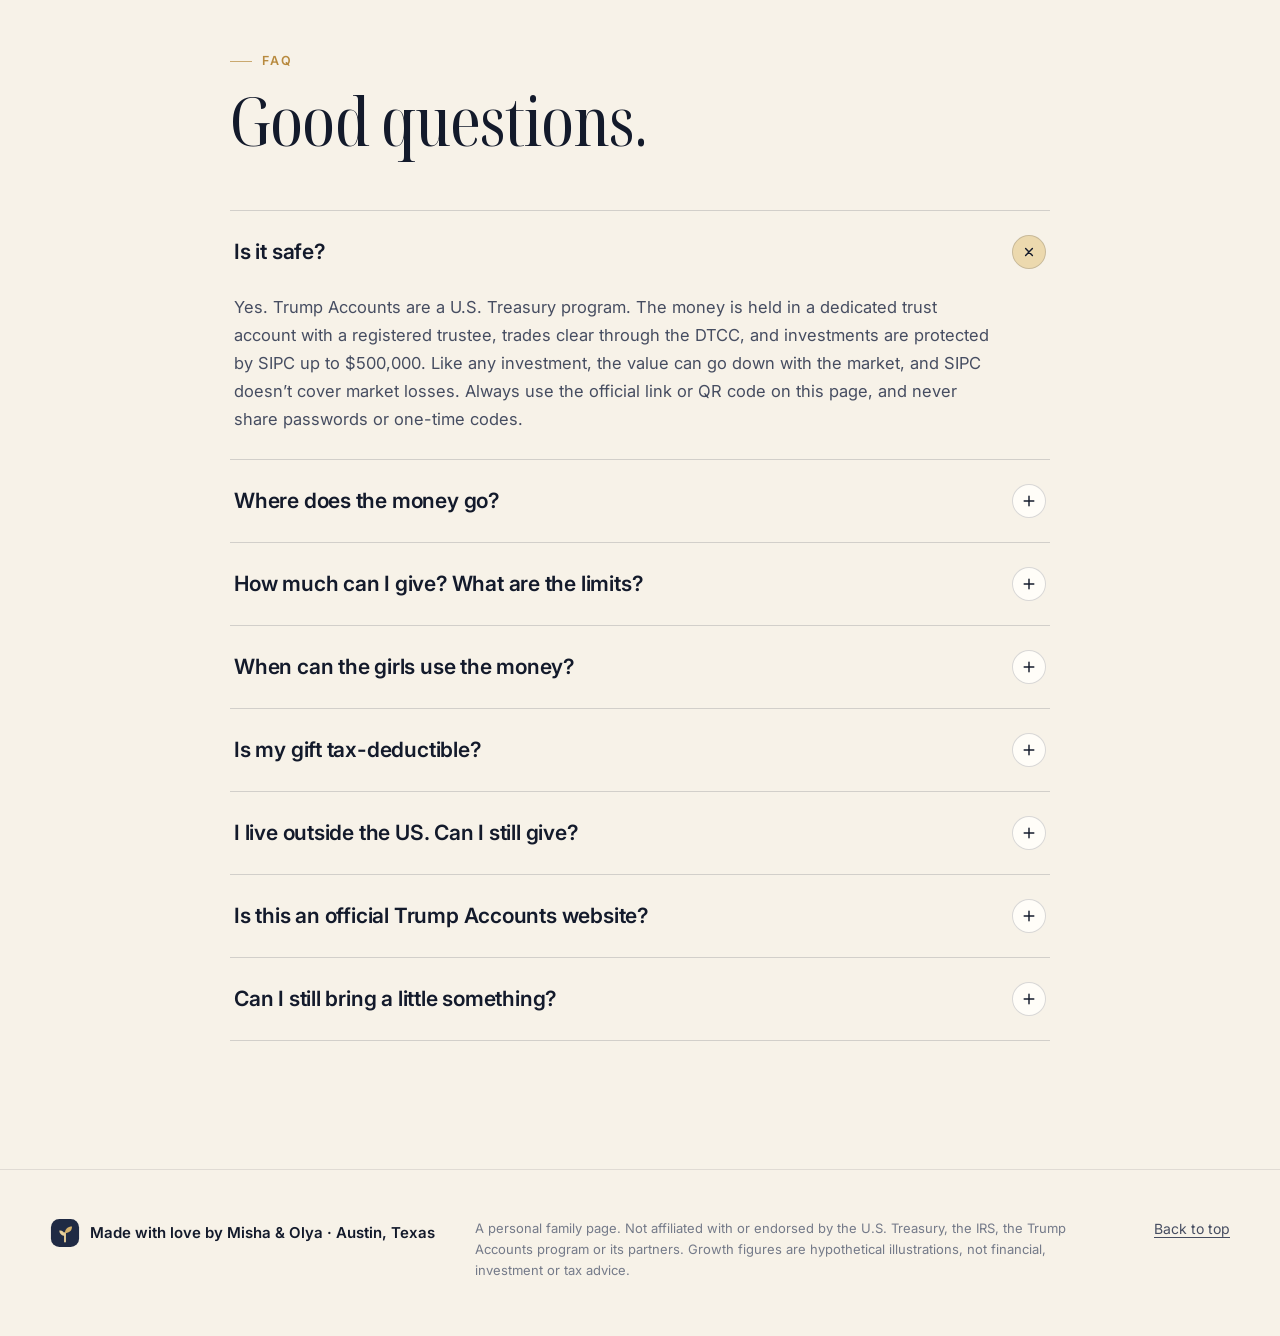
==== commit 536a560d: "Add Venmo with verified QR alongside Zelle for US relatives Co-authored-by: Mikhail Chernetsov <cher" ====
--- a/index.html
+++ b/index.html
@@ -228,20 +228,10 @@
               <li data-i18n-html="give.us.s3"></li>
             </ol>
             <p class="way__note" data-i18n="give.us.note"></p>
-            <div class="zelle" id="zelle" hidden>
-              <div class="zelle__body">
-                <div class="zelle__head">
-                  <span class="pay__logo pay__logo--zelle" aria-hidden="true">Z</span>
-                  <div>
-                    <p class="zelle__kicker" data-i18n="give.zelle.kicker"></p>
-                    <h4 class="zelle__title" data-i18n="give.zelle.title"></h4>
-                  </div>
-                </div>
-                <p class="zelle__text" data-i18n-html="give.zelle.text" data-i18n-kid="kid.give.zelle.text"></p>
-                <p class="zelle__note" data-i18n="give.zelle.note"></p>
-                <a class="btn btn--primary zelle__btn" id="zelle-link" target="_blank" rel="noopener"><span data-i18n="give.zelle.button"></span> ↗</a>
-              </div>
-              <a class="zelle__qr" id="zelle-qr" target="_blank" rel="noopener"><img id="zelle-qr-img" width="195" height="195" alt=""></a>
+            <div class="direct" id="direct" hidden>
+              <h4 class="direct__title" data-i18n="give.direct.title"></h4>
+              <p class="direct__text" data-i18n-html="give.direct.text" data-i18n-kid="kid.give.direct.text"></p>
+              <div id="direct-methods"></div>
             </div>
           </article>
           <article class="way reveal">
--- a/assets/css/styles.css
+++ b/assets/css/styles.css
@@ -492,21 +492,19 @@
 .pay__logo--paypal { background: #0b2a6b; }
 .pay__logo--zelle { background: #6d1ed4; font-size: 16px; }
 
-.zelle {
-  margin-top: 22px; padding: 18px; border-radius: 22px; background: var(--bg); border: 1px solid var(--line);
-  display: grid; grid-template-columns: 1fr auto; gap: 18px; align-items: center;
-}
-.zelle__head { display: flex; align-items: center; gap: 12px; }
-.zelle__kicker { margin: 0; font-size: 12.5px; font-weight: 600; letter-spacing: 0.04em; text-transform: uppercase; color: var(--gold); }
-.zelle__title { margin: 0; font-size: 17px; font-weight: 650; color: var(--ink); }
-.zelle__text { margin: 12px 0 0; font-size: 14.5px; line-height: 1.55; color: var(--ink-2); }
-.zelle__text strong { color: var(--ink); font-weight: 650; }
-.zelle__note { margin: 8px 0 0; font-size: 13.5px; color: var(--muted); }
-.zelle__btn { --h: 42px; margin-top: 14px; padding: 0 18px; font-size: 14.5px; }
-/* 195px = exactly 3px per QR module, so edges stay sharp */
-.zelle__qr { display: block; width: 197px; height: 197px; border-radius: 14px; overflow: hidden; background: #fff; border: 1px solid var(--line); transition: transform 0.3s var(--ease), box-shadow 0.3s var(--ease); }
-.zelle__qr:hover { transform: scale(1.03); box-shadow: var(--shadow); }
-.zelle__qr img { display: block; width: 195px; height: 195px; }
+.pay__logo--venmo { background: #008cff; font-size: 16px; }
+
+.direct { margin-top: 22px; padding: 20px; border-radius: 22px; background: var(--bg); border: 1px solid var(--line); }
+.direct__title { margin: 0; font-size: 12.5px; font-weight: 600; letter-spacing: 0.1em; text-transform: uppercase; color: var(--gold); }
+.direct__text { margin: 8px 0 0; font-size: 14.5px; line-height: 1.55; color: var(--ink-2); }
+.direct__text strong { color: var(--ink); font-weight: 650; }
+.direct__item { display: grid; grid-template-columns: 1fr auto; gap: 18px; align-items: center; margin-top: 16px; padding-top: 16px; border-top: 1px solid var(--line); }
+.direct__body { min-width: 0; }
+.direct__head { display: flex; align-items: center; gap: 12px; }
+.direct__note { margin: 10px 0 12px; font-size: 13.5px; color: var(--muted); }
+.direct__qr { display: block; padding: 0; border-radius: 12px; overflow: hidden; background: #fff; border: 1px solid var(--line); line-height: 0; transition: transform 0.3s var(--ease), box-shadow 0.3s var(--ease); }
+.direct__qr:hover { transform: scale(1.03); box-shadow: var(--shadow); }
+.direct__qr img { display: block; max-width: none; }
 .pay__info { min-width: 0; flex: 1; }
 .pay__name { font-weight: 650; font-size: 15px; }
 .pay__handle { font-size: 14px; color: var(--ink-2); overflow: hidden; text-overflow: ellipsis; white-space: nowrap; }
@@ -631,9 +629,9 @@
   .pay__item { flex-wrap: wrap; }
   .pay__btns { width: 100%; }
   .pay__btns .btn { flex: 1; }
-  .zelle { grid-template-columns: 1fr; justify-items: center; }
-  .zelle__body { justify-self: stretch; }
-  .zelle__btn { width: 100%; }
+  .direct { padding: 18px 16px; }
+  .direct__item { grid-template-columns: 1fr; justify-items: center; }
+  .direct__body { justify-self: stretch; }
   .record { flex-direction: column; align-items: flex-start; padding: 26px 22px; border-radius: 28px; gap: 14px; }
   .faq__a { padding-right: 4px; }
   .display { font-size: clamp(50px, 14vw, 72px); }
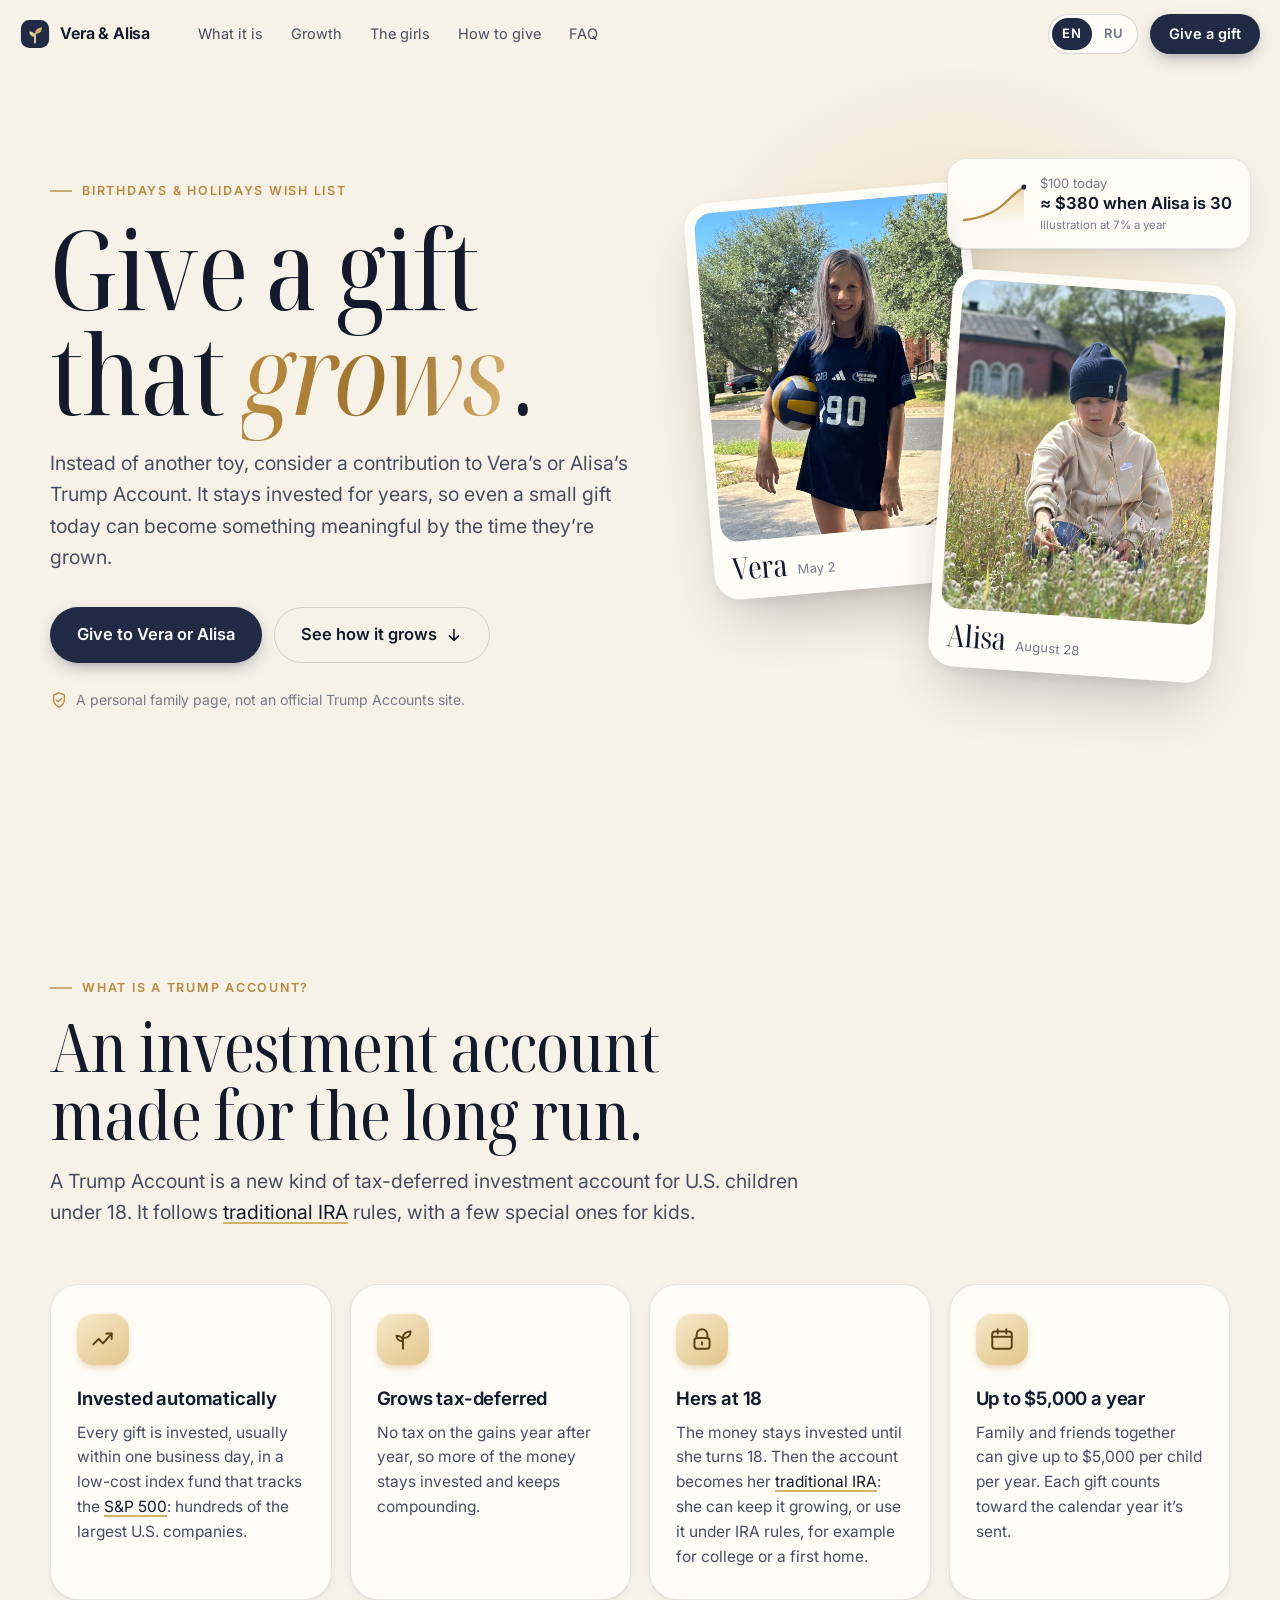
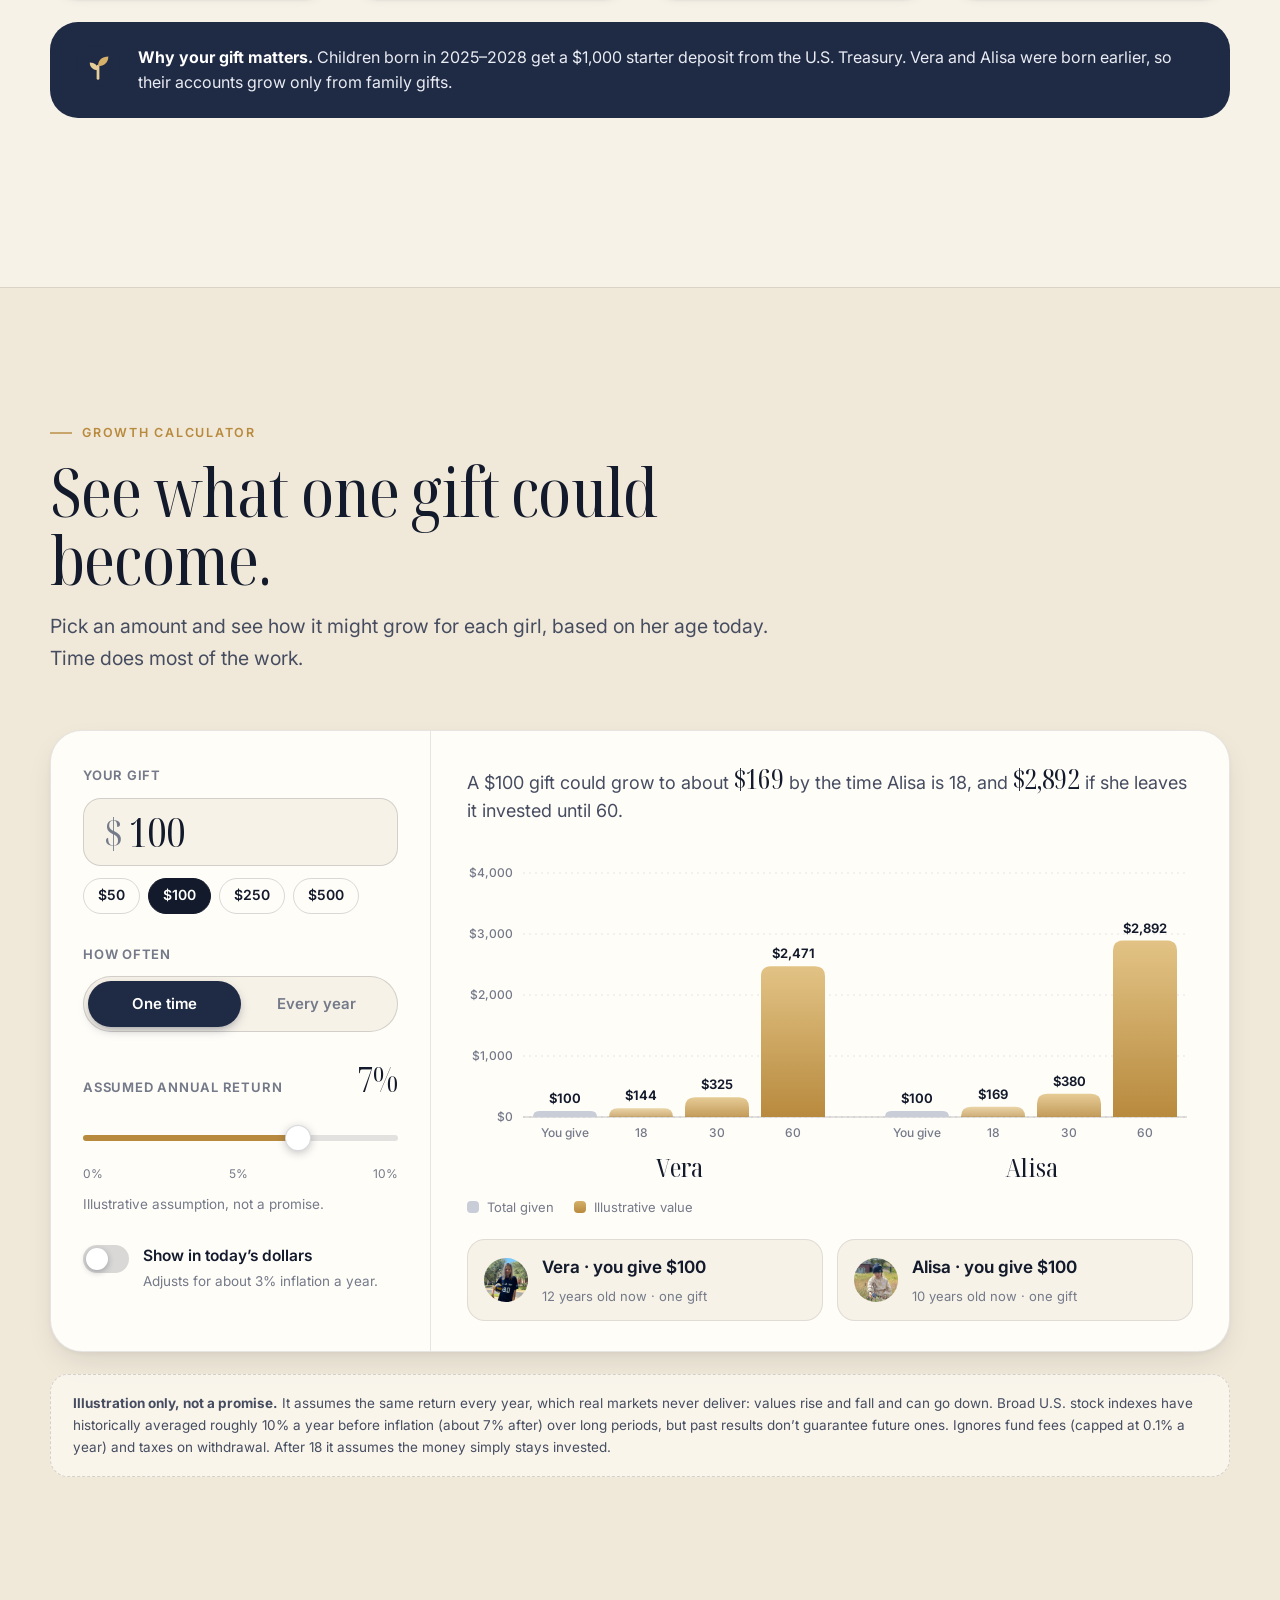
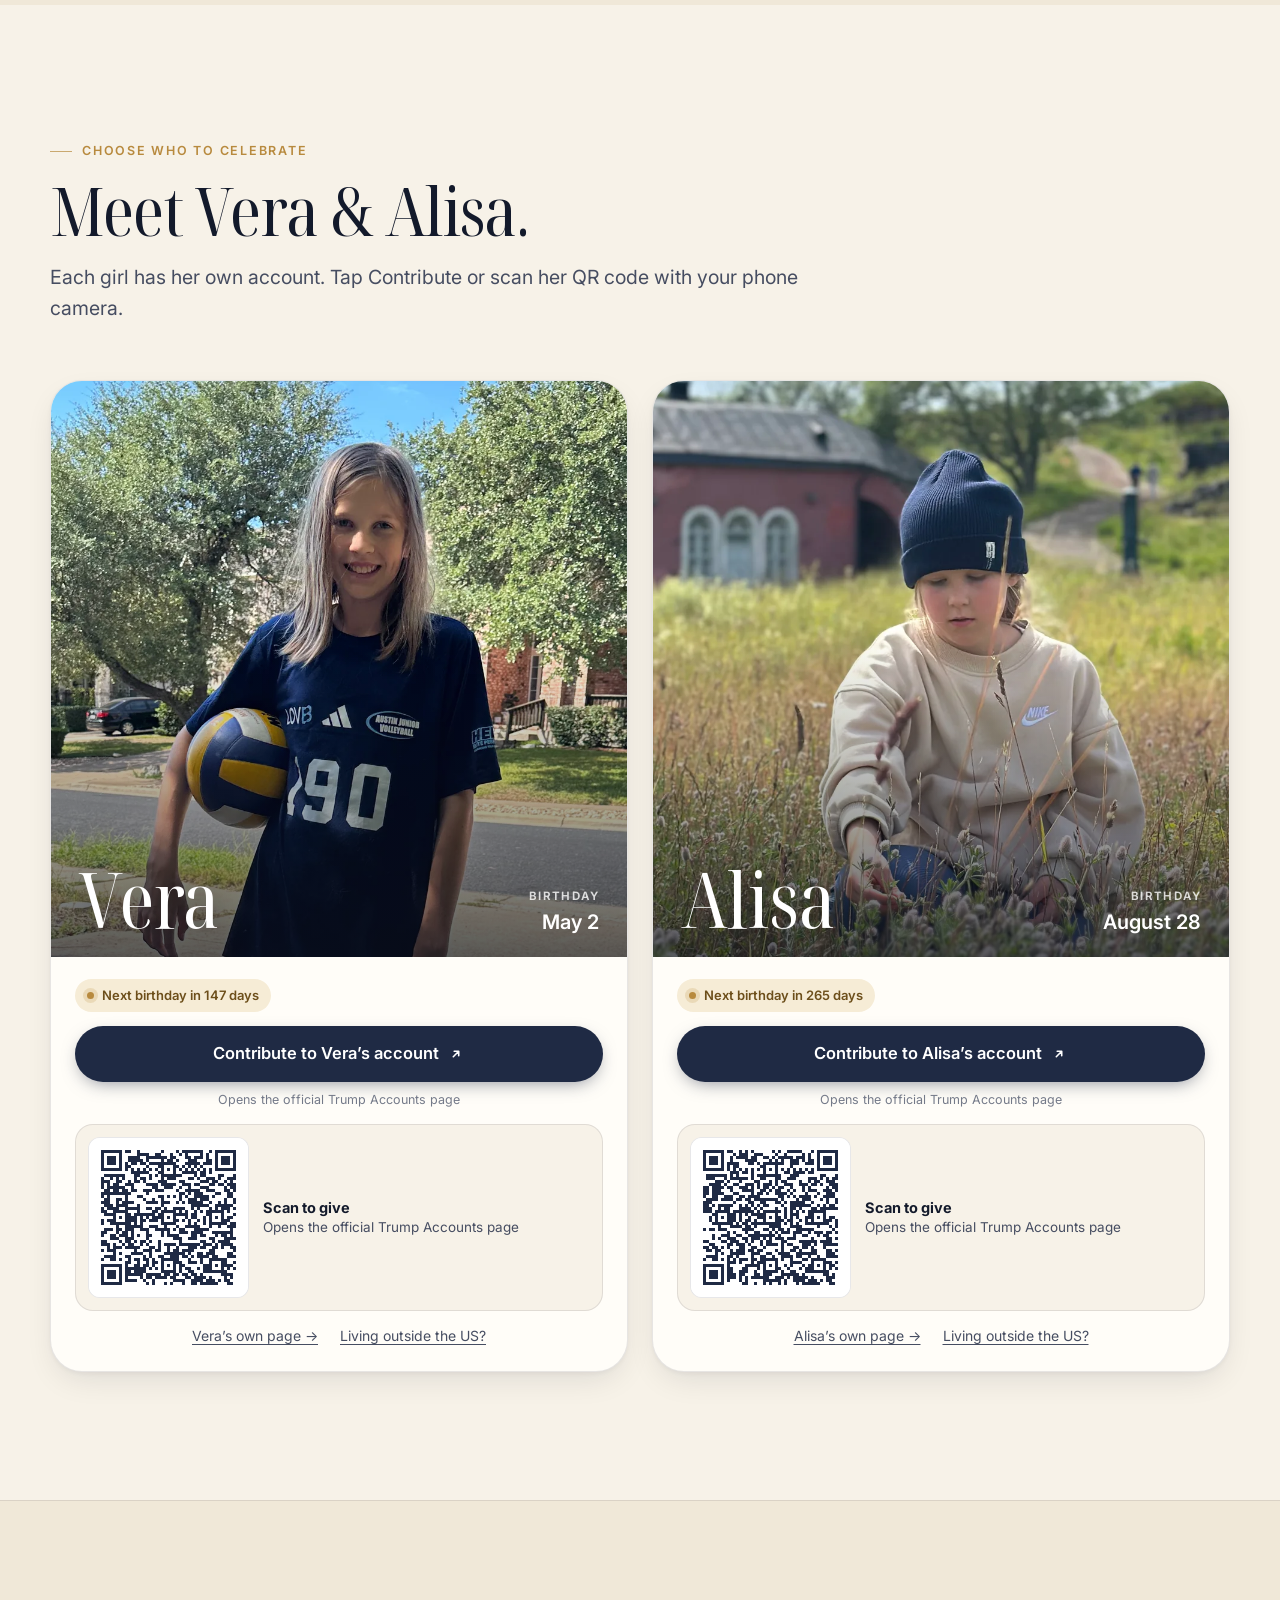
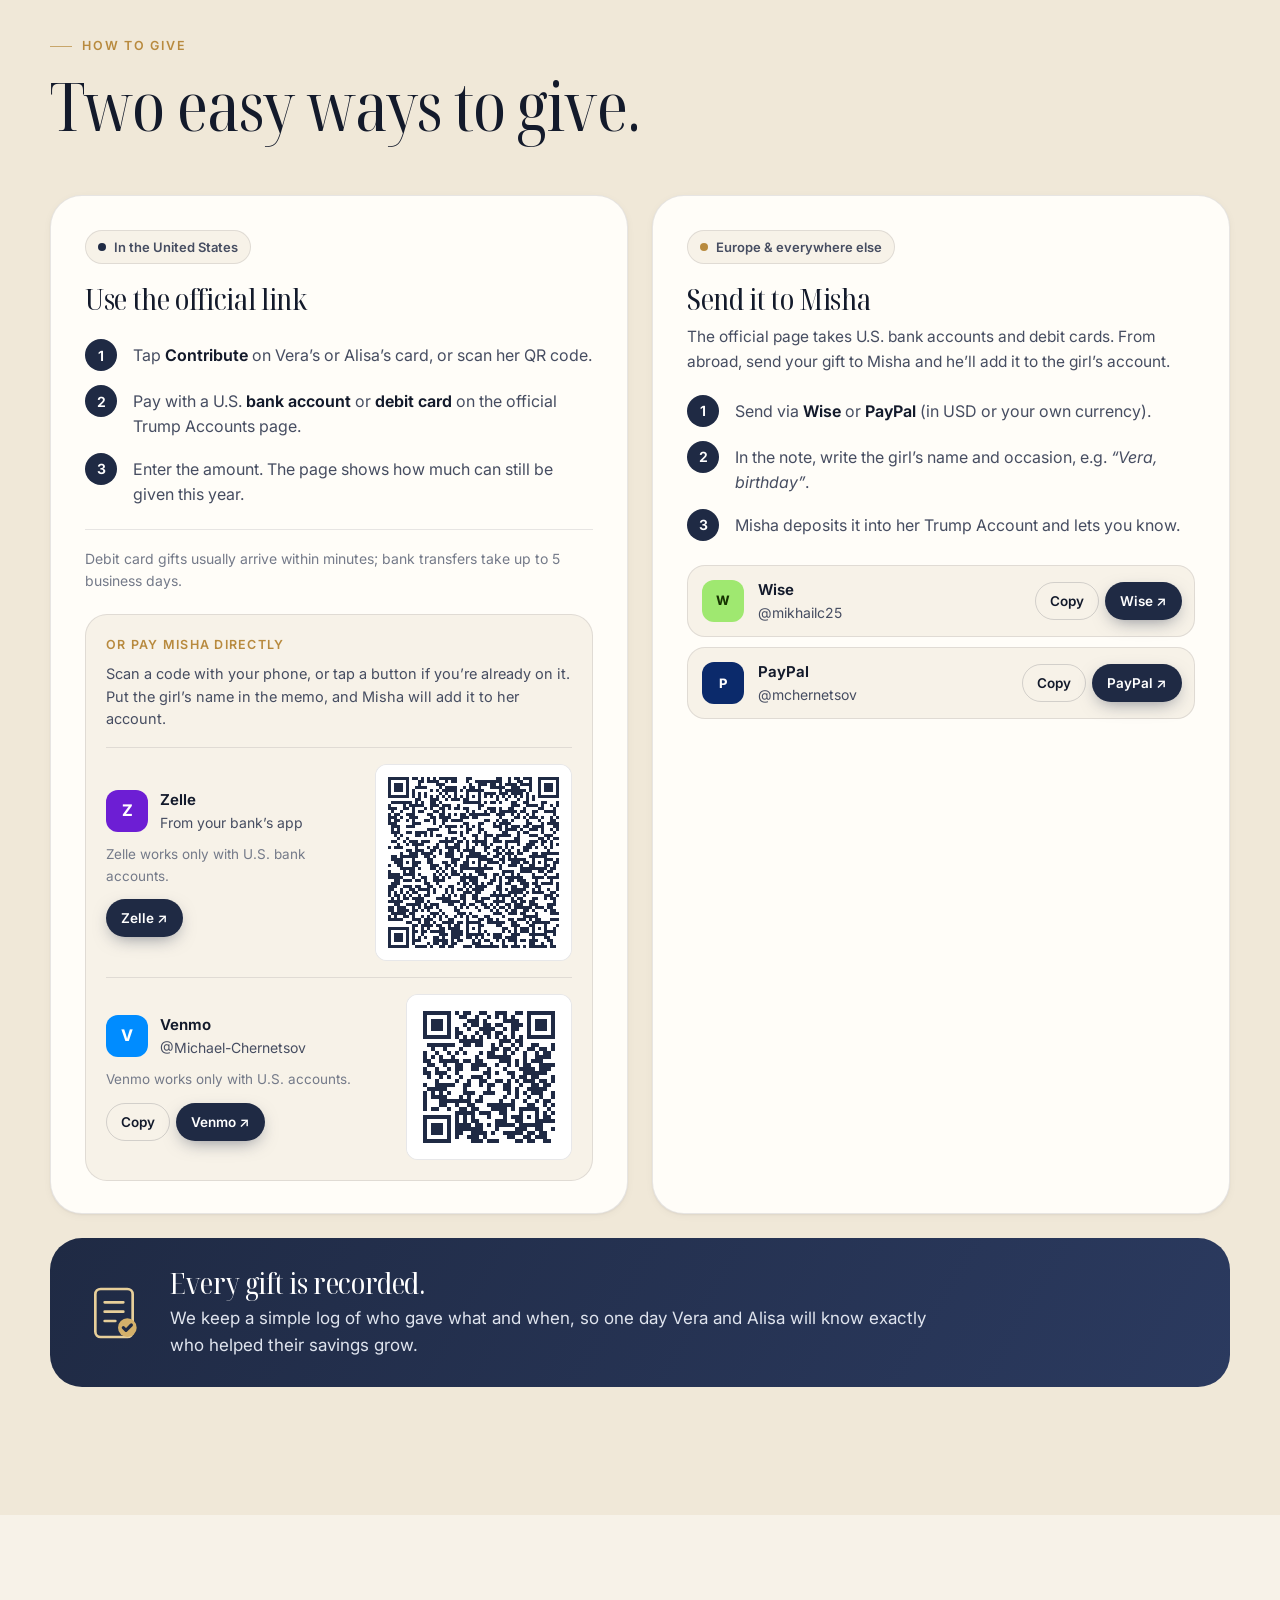
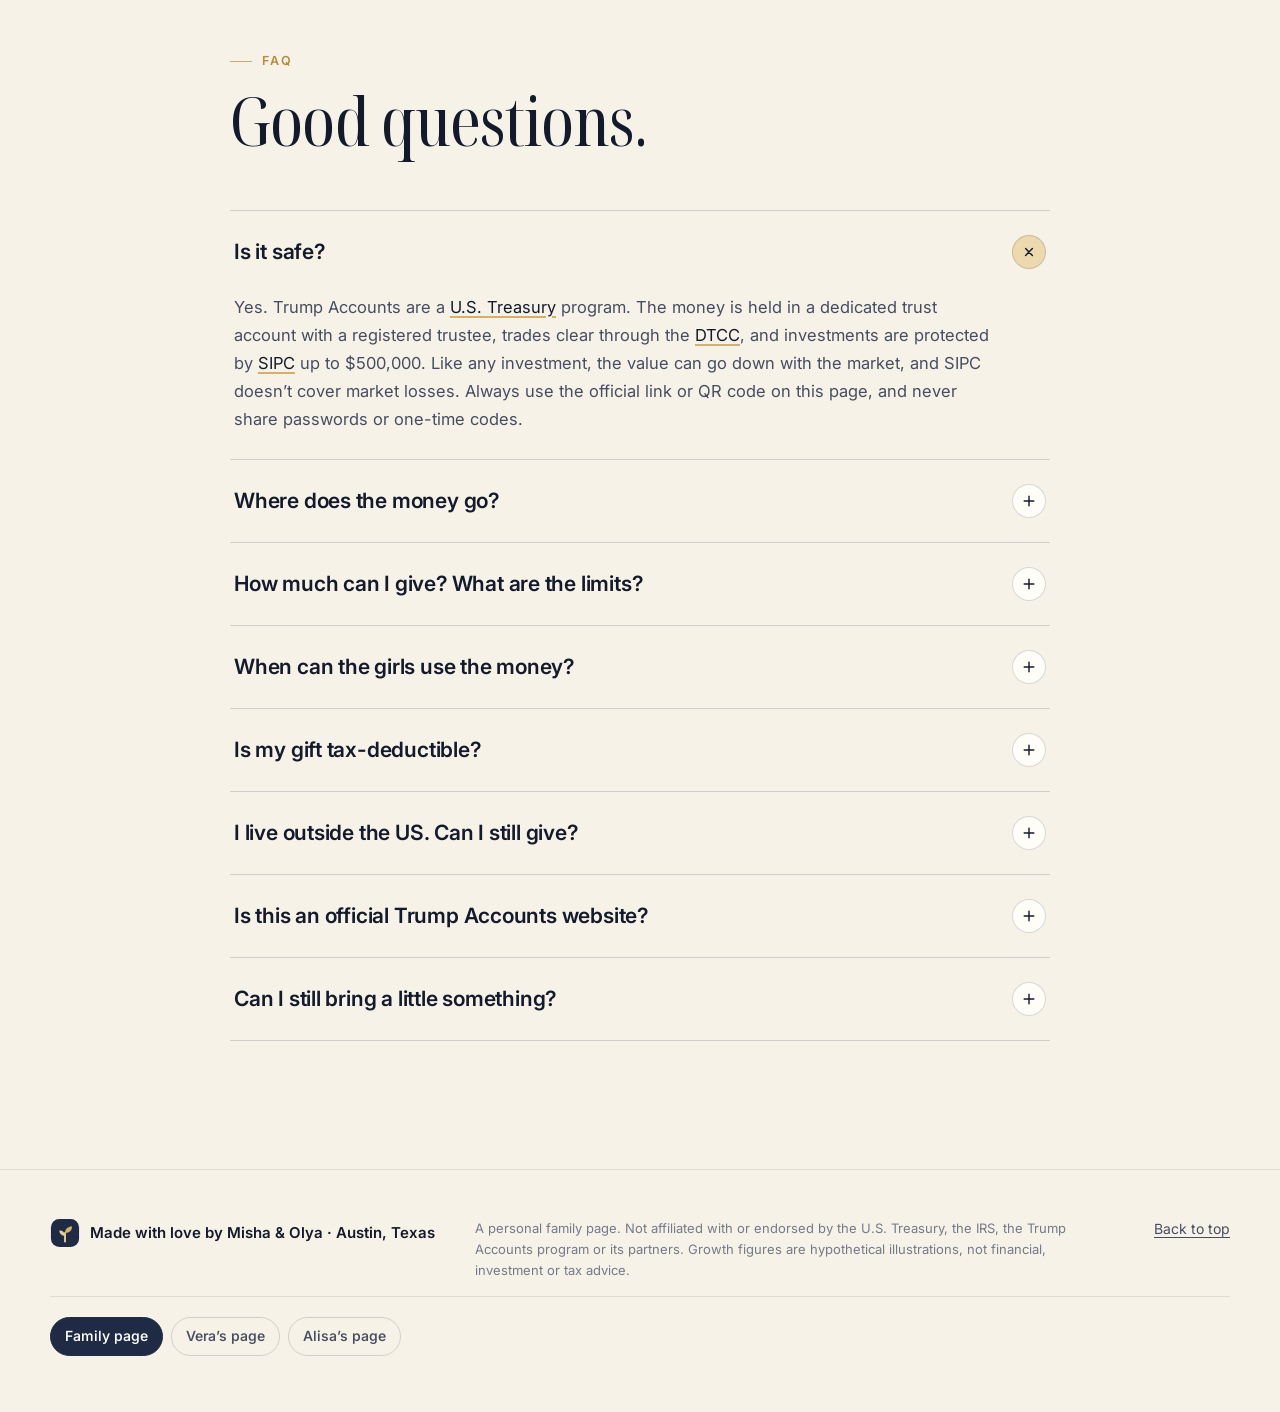
==== commit 2b3bc39c: "Link footer to every page; link DTCC, SIPC, Treasury, IRS, S&P 500 and IRA terms to official sources" ====
--- a/index.html
+++ b/index.html
@@ -90,13 +90,13 @@
         <header class="section__head reveal">
           <p class="eyebrow" data-i18n="about.eyebrow"></p>
           <h2 class="h2" id="about-title" data-i18n="about.title"></h2>
-          <p class="lead" data-i18n="about.lead"></p>
+          <p class="lead" data-i18n-html="about.lead"></p>
         </header>
         <div class="features">
           <article class="feature reveal">
             <div class="feature__icon"><svg viewBox="0 0 24 24" aria-hidden="true"><path d="M3 17l5-5 4 4 8-9" /><path d="M15 7h5v5" /></svg></div>
             <h3 data-i18n="about.c1.title"></h3>
-            <p data-i18n="about.c1.body"></p>
+            <p data-i18n-html="about.c1.body"></p>
           </article>
           <article class="feature reveal">
             <div class="feature__icon"><svg viewBox="0 0 24 24" aria-hidden="true"><path d="M12 21V11" /><path d="M12 11c0-4 3-6 7-6 0 4-3 6-7 6z" /><path d="M12 14c0-3-2.5-5-6-5 0 3 2.5 5 6 5z" /></svg></div>
@@ -106,7 +106,7 @@
           <article class="feature reveal">
             <div class="feature__icon"><svg viewBox="0 0 24 24" aria-hidden="true"><path d="M7 11V8a5 5 0 0110 0v3" /><rect x="5" y="11" width="14" height="10" rx="2.5" /><path d="M12 15v2" /></svg></div>
             <h3 data-i18n="about.c3.title"></h3>
-            <p data-i18n="about.c3.body"></p>
+            <p data-i18n-html="about.c3.body"></p>
           </article>
           <article class="feature reveal">
             <div class="feature__icon"><svg viewBox="0 0 24 24" aria-hidden="true"><rect x="3" y="5" width="18" height="16" rx="2.5" /><path d="M3 10h18M8 3v4M16 3v4" /></svg></div>
@@ -286,6 +286,7 @@
       </div>
       <p class="footer__legal" data-i18n="footer.legal"></p>
       <a class="footer__top" href="#top" data-i18n="footer.top">Back to top</a>
+      <nav class="footer__pages" id="footer-pages" data-i18n-aria="footer.pagesLabel"></nav>
     </div>
   </footer>
 
--- a/assets/css/styles.css
+++ b/assets/css/styles.css
@@ -541,7 +541,11 @@
 .faq details[open] summary::after { transform: rotate(45deg); background-color: var(--gold-3); }
 .faq summary:hover::after { border-color: var(--ink); }
 .faq__a { padding: 0 60px 26px 4px; color: var(--ink-2); font-size: 16.5px; line-height: 1.7; }
-.faq__a a { color: var(--ink); text-underline-offset: 3px; }
+.faq__a a, .lead a, .feature p a {
+  color: var(--ink); text-decoration: underline; text-decoration-color: var(--gold-2); text-decoration-thickness: 1.5px;
+  text-underline-offset: 3px; transition: text-decoration-color 0.2s;
+}
+.faq__a a:hover, .lead a:hover, .feature p a:hover { text-decoration-color: currentColor; }
 .faq details[open] .faq__a { animation: faq-in 0.45s var(--ease); }
 @keyframes faq-in { from { opacity: 0; transform: translateY(-6px); } }
 
@@ -551,6 +555,10 @@
 .footer__brand { display: flex; align-items: center; gap: 10px; font-weight: 600; font-size: 15px; }
 .footer__legal { margin: 0; font-size: 13px; line-height: 1.6; color: var(--muted); max-width: 60em; }
 .footer__top { font-size: 14px; color: var(--ink-2); white-space: nowrap; text-underline-offset: 3px; }
+.footer__pages { grid-column: 1 / -1; display: flex; flex-wrap: wrap; gap: 8px; padding-top: 20px; border-top: 1px solid var(--line); }
+.footer__pages a { padding: 7px 14px; border-radius: 999px; border: 1px solid var(--line-2); font-size: 14px; font-weight: 550; color: var(--ink-2); text-decoration: none; transition: background 0.2s, border-color 0.2s; }
+.footer__pages a:hover { background: var(--surface); border-color: var(--ink); color: var(--ink); }
+.footer__pages a[aria-current="page"] { background: var(--navy); border-color: var(--navy); color: #fff; }
 
 /* ───────────────────────── Motion ───────────────────────── */
 .js .reveal { opacity: 0; transform: translateY(22px); transition: opacity 0.9s var(--ease), transform 0.9s var(--ease); }
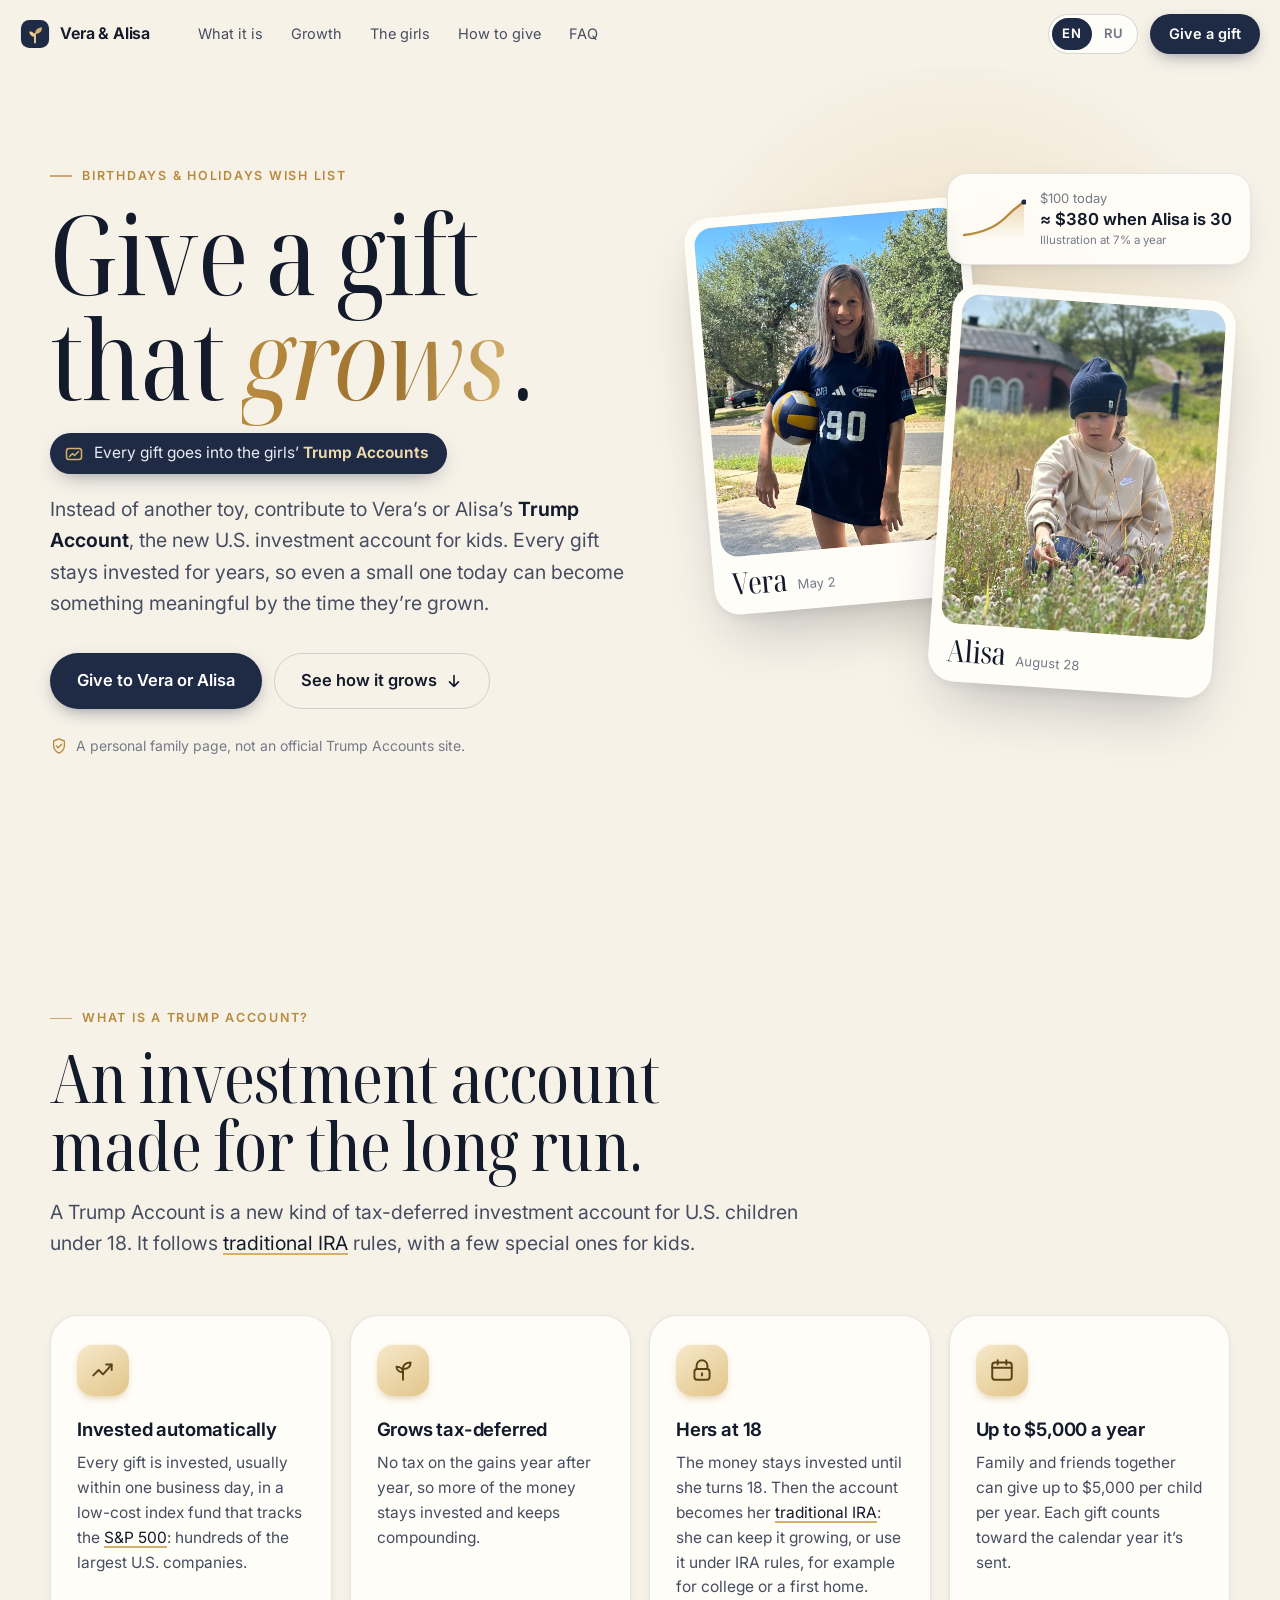
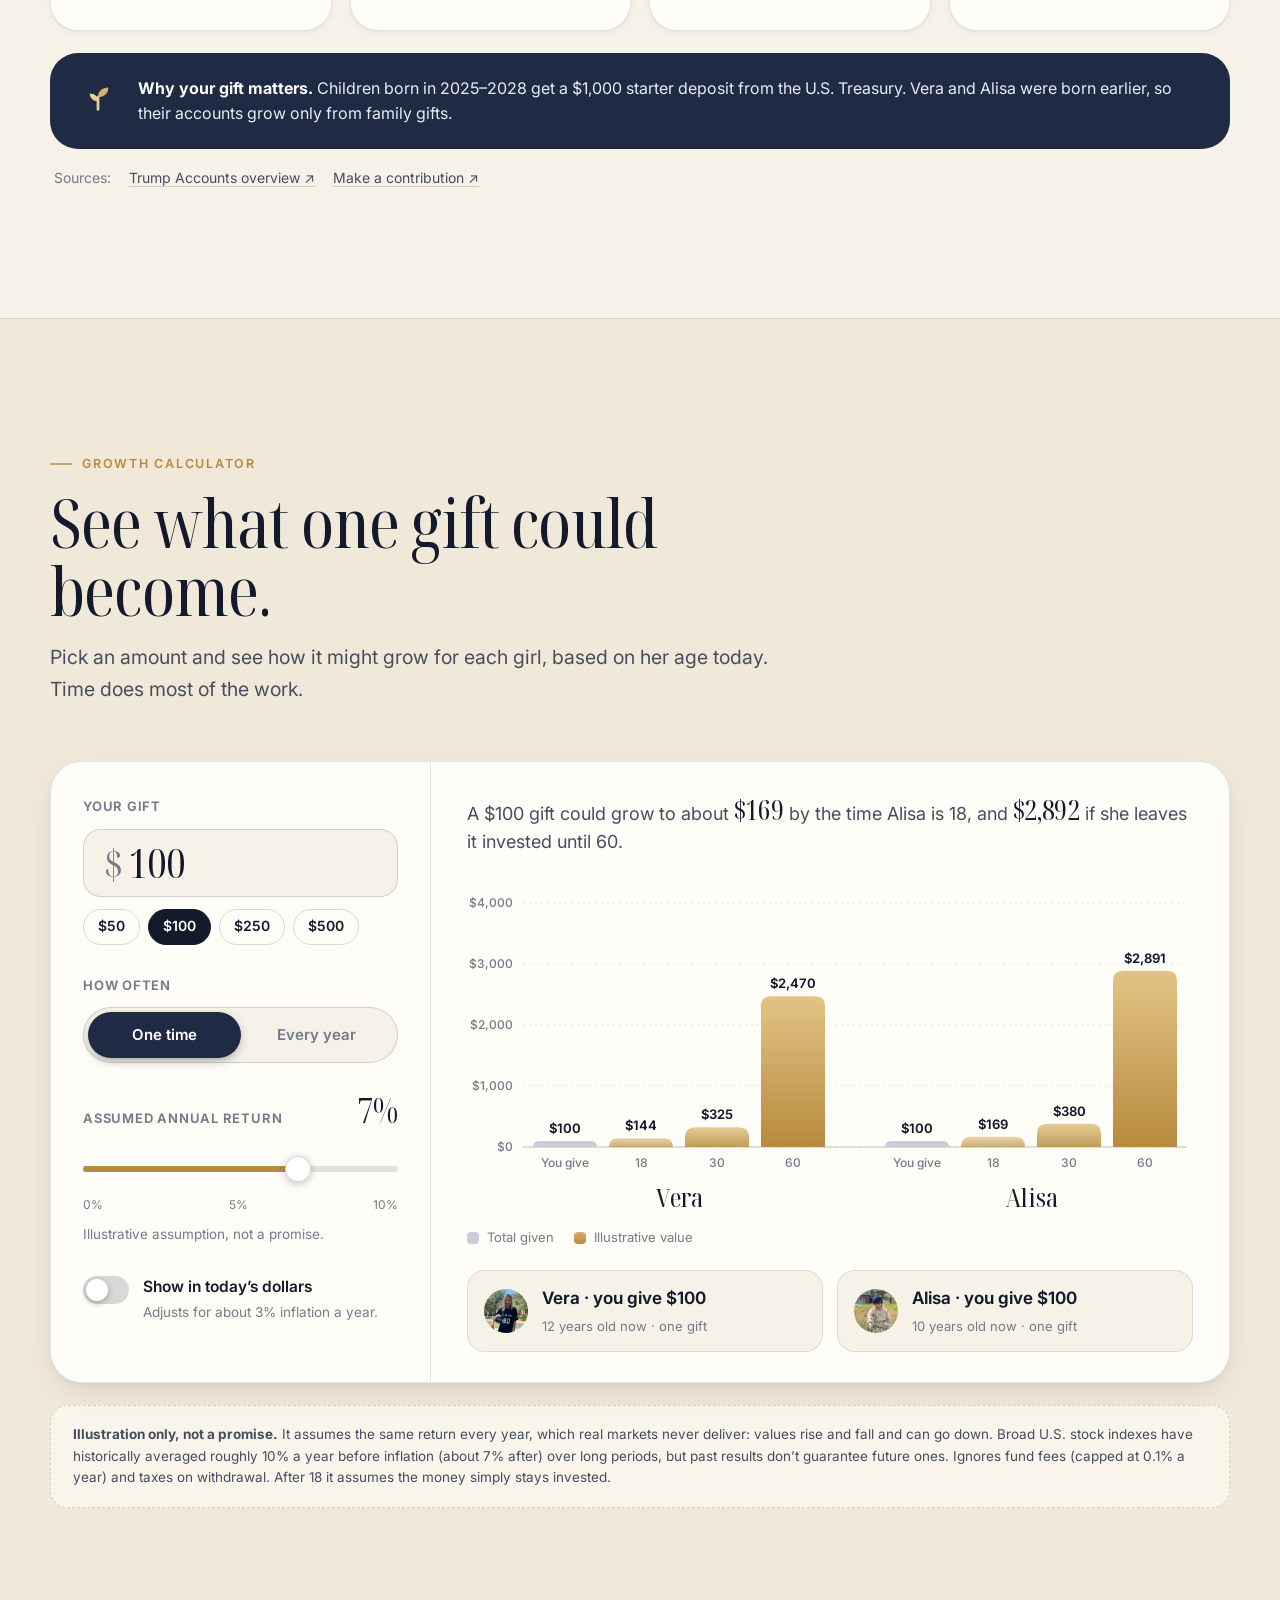
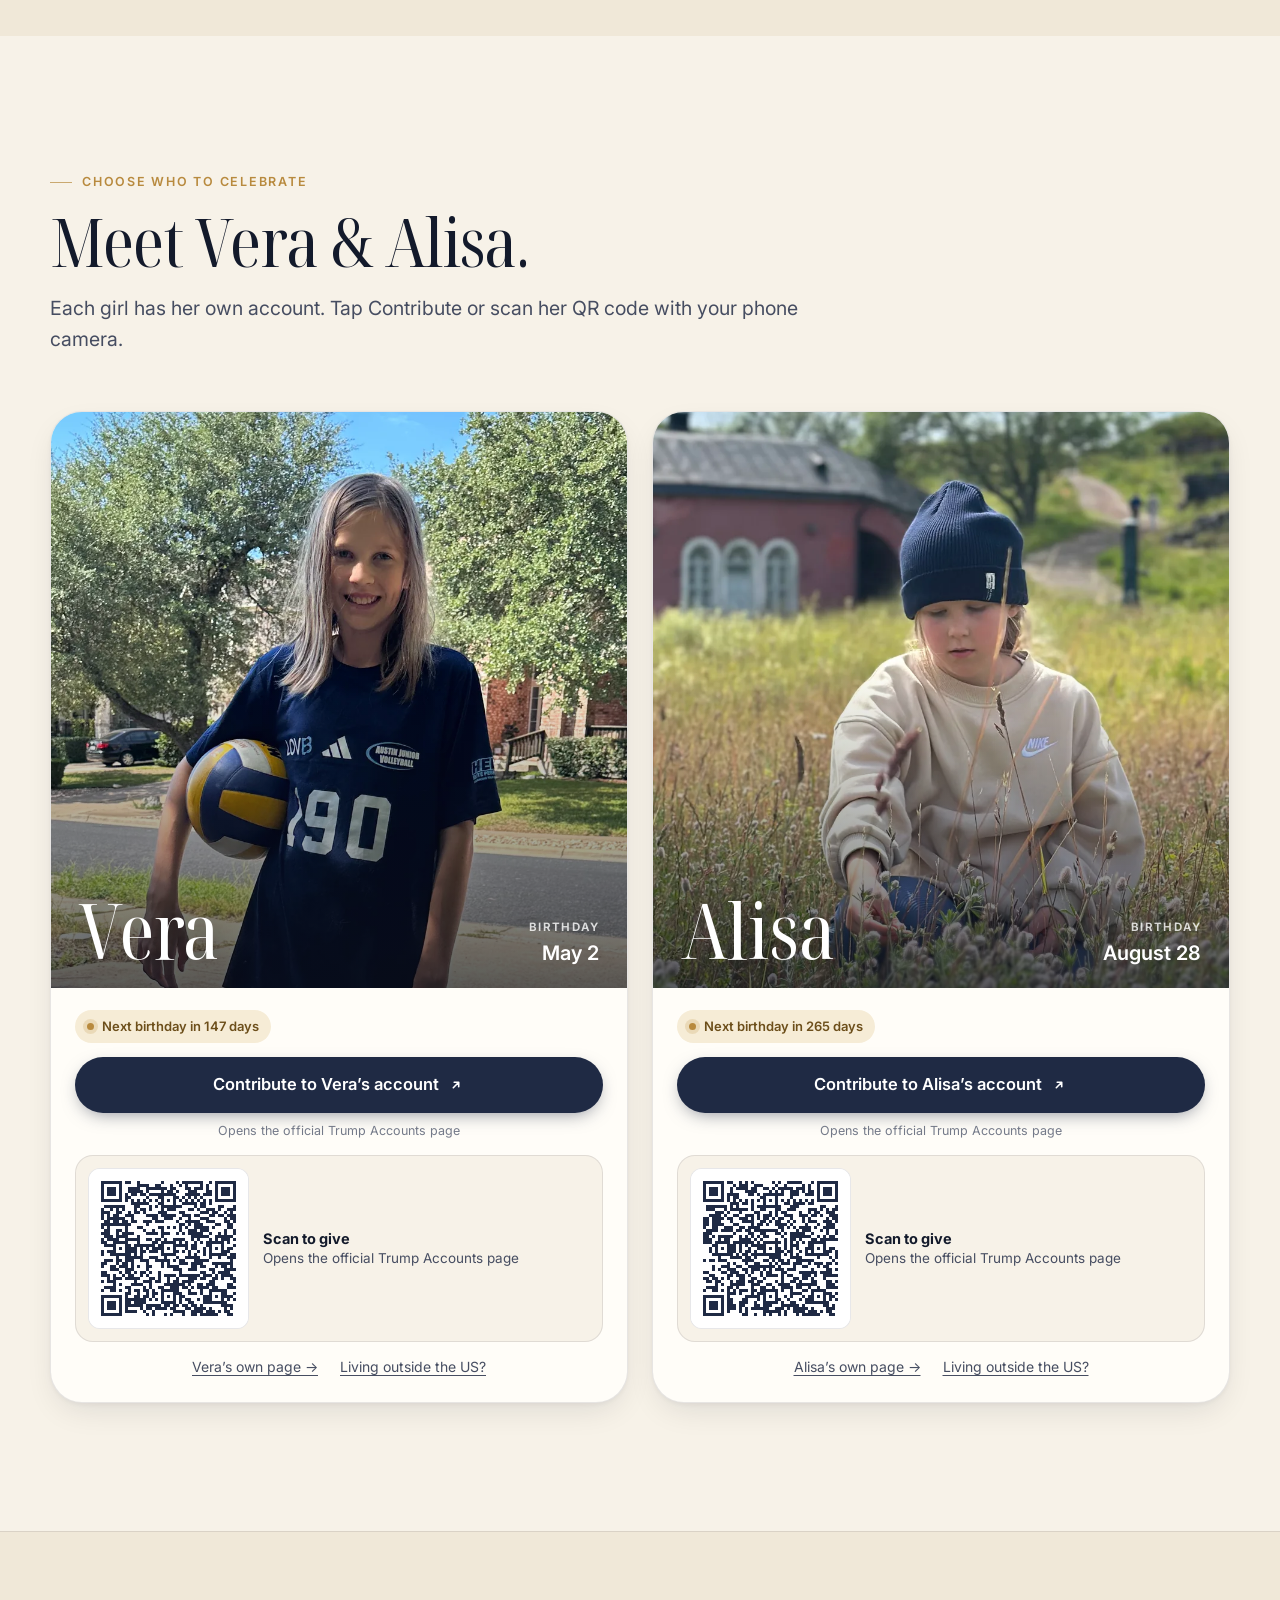
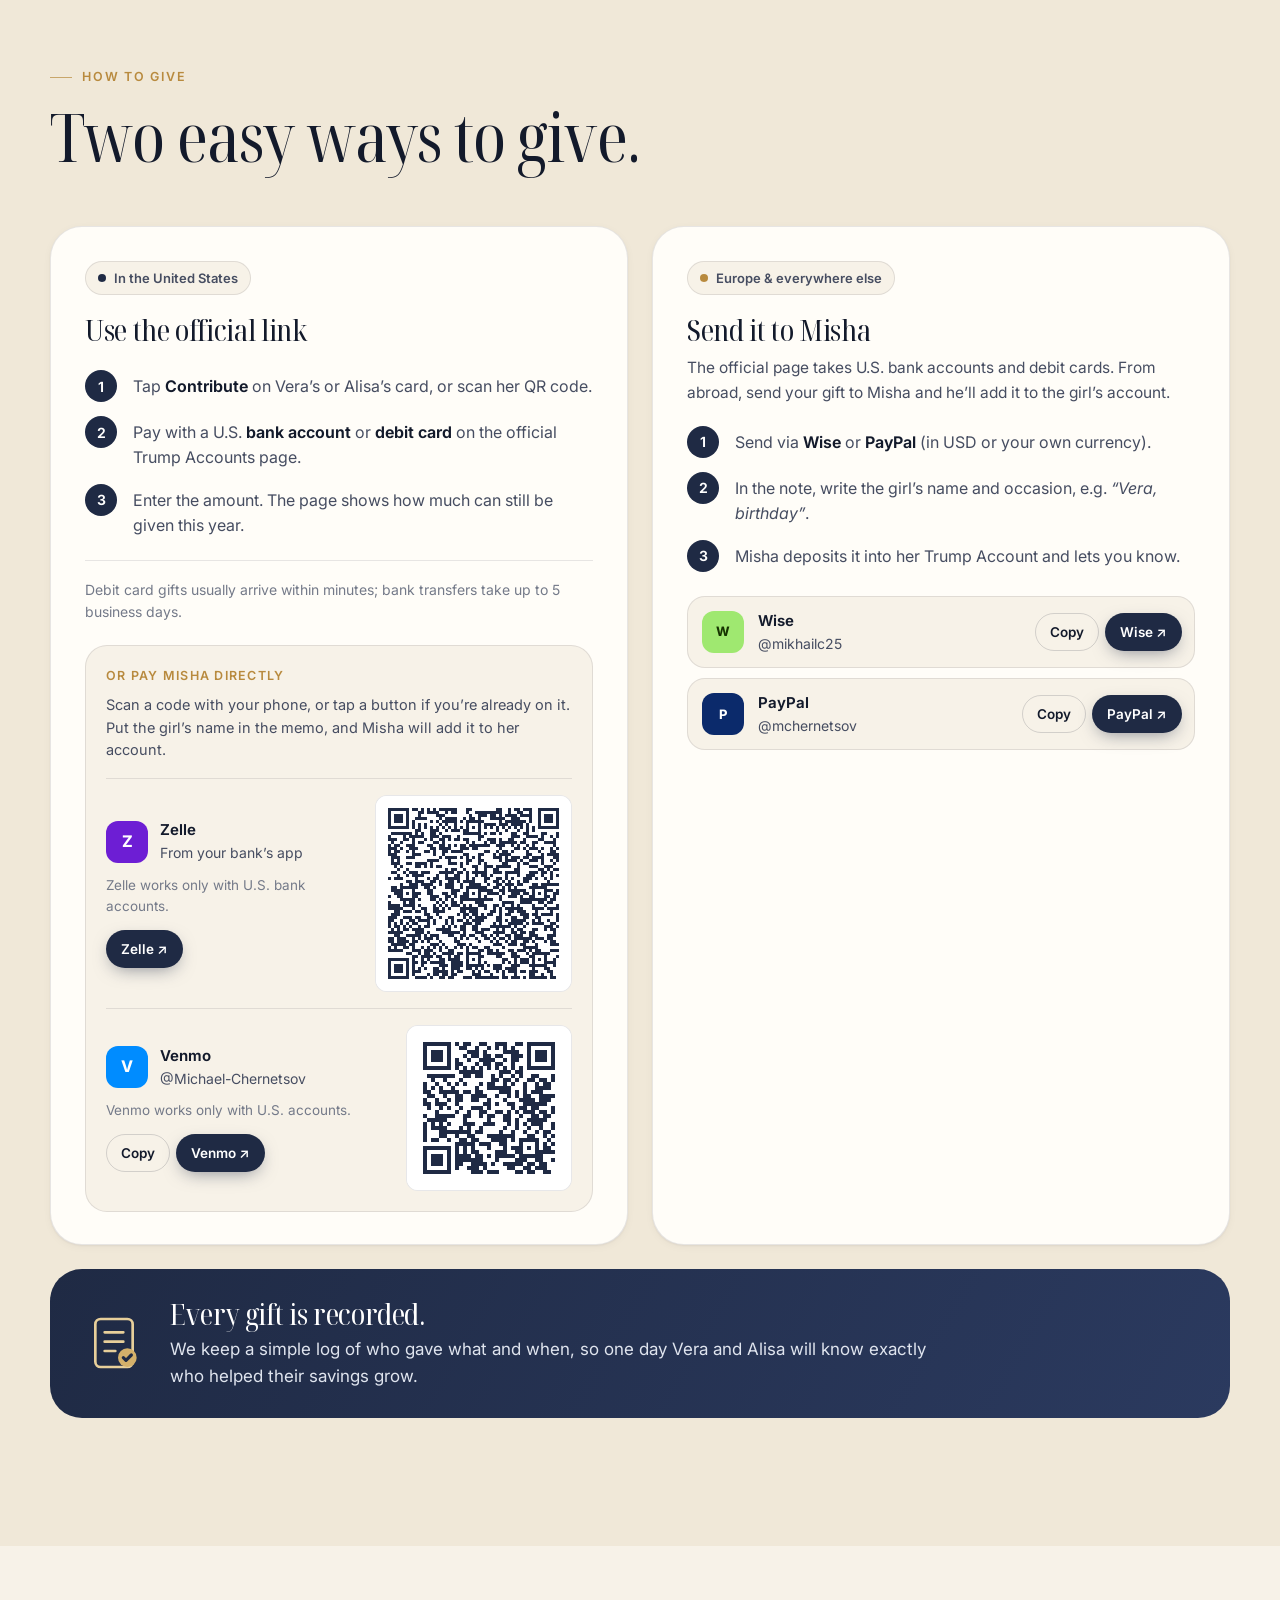
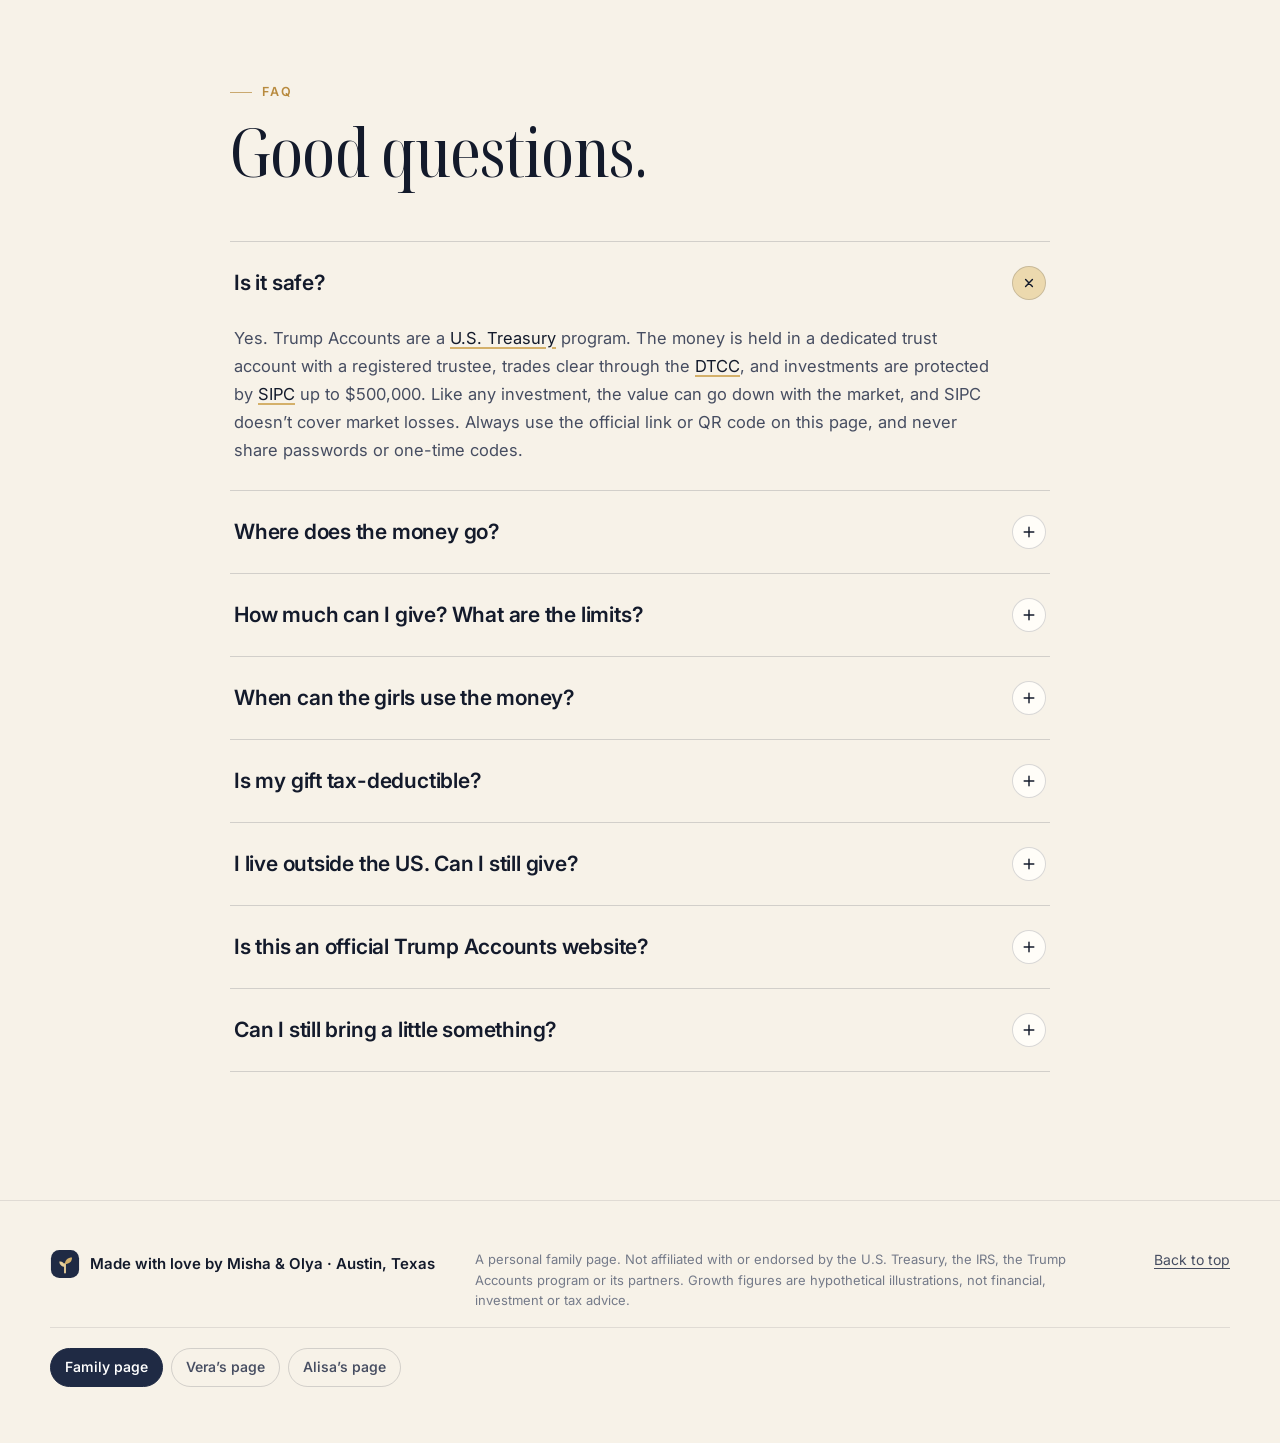
==== commit 432f9370: "Highlight the Trump Account in the hero: badge, lead and kid-page CTA Co-authored-by: Mikhail Cherne" ====
--- a/index.html
+++ b/index.html
@@ -67,7 +67,11 @@
         <div class="hero__copy">
           <p class="eyebrow reveal" data-i18n="hero.eyebrow" data-i18n-kid="kid.hero.eyebrow">Birthdays &amp; holidays wish list</p>
           <h1 class="display reveal" data-i18n-html="hero.title" data-i18n-kid="kid.hero.title">Give a gift that <em>grows</em>.</h1>
-          <p class="lead reveal" data-i18n="hero.lead" data-i18n-kid="kid.hero.lead"></p>
+          <p class="hero__badge reveal">
+            <svg viewBox="0 0 20 20" aria-hidden="true"><rect x="2.5" y="4.5" width="15" height="11" rx="2.5" fill="none" stroke="currentColor" stroke-width="1.5"/><path d="M5.5 12.5l3-3 2 2 4-4" fill="none" stroke="currentColor" stroke-width="1.5" stroke-linecap="round" stroke-linejoin="round"/></svg>
+            <span data-i18n-html="hero.badge" data-i18n-kid="kid.hero.badge"></span>
+          </p>
+          <p class="lead reveal" data-i18n-html="hero.lead" data-i18n-kid="kid.hero.lead"></p>
           <div class="hero__ctas reveal">
             <a class="btn btn--primary btn--lg" id="hero-cta" href="#kids" data-i18n="hero.cta1" data-i18n-kid="kid.hero.cta1">Give to Vera or Alisa</a>
             <a class="btn btn--ghost btn--lg" href="#calculator">
--- a/assets/css/styles.css
+++ b/assets/css/styles.css
@@ -167,6 +167,14 @@
 }
 .hero__grid { position: relative; display: grid; grid-template-columns: 1.08fr 1fr; gap: clamp(32px, 5vw, 72px); align-items: center; }
 .hero__copy .lead { margin-bottom: 34px; }
+.hero__copy .lead strong { color: var(--ink); font-weight: 650; }
+.hero__badge {
+  display: inline-flex; align-items: center; gap: 10px; margin: 0 0 20px; padding: 10px 18px 10px 14px;
+  border-radius: 999px; background: var(--navy); color: #e9edf5; font-size: 15.5px; line-height: 1.35;
+  box-shadow: 0 8px 22px -10px rgba(31, 42, 68, 0.6);
+}
+.hero__badge svg { width: 20px; height: 20px; flex: none; color: var(--gold-2); }
+.hero__badge strong { color: var(--gold-3); font-weight: 650; white-space: nowrap; }
 .hero__ctas { display: flex; flex-wrap: wrap; gap: 12px; }
 .hero__trust {
   display: flex; align-items: center; gap: 8px; margin: 26px 0 0;
@@ -598,6 +606,7 @@
   .nav__cta { display: none; }
   .brand { font-size: 15px; }
   .hero__ctas .btn { width: 100%; }
+  .hero__badge { border-radius: 18px; font-size: 14.5px; padding: 9px 16px 9px 13px; }
   .hero__art { aspect-ratio: 1 / 1.08; }
   .polaroid { width: 54%; padding: 7px 7px 0; border-radius: 20px; }
   .polaroid--a { top: 14%; }
